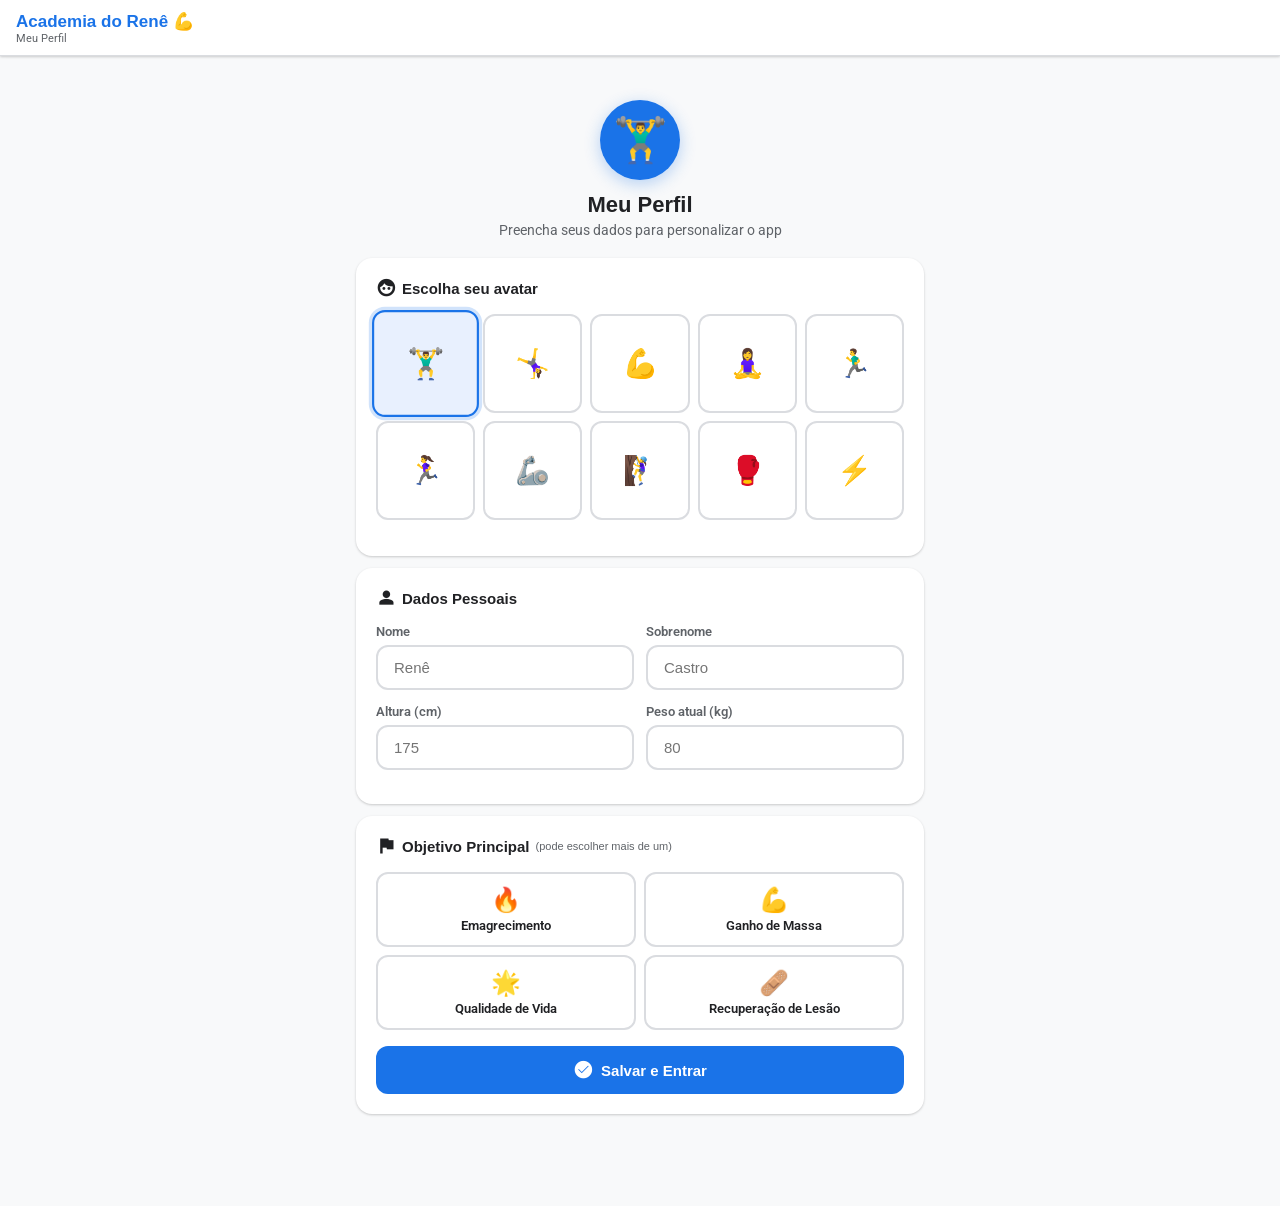
==== index.html @ d04d5260 "Update index.html" ====
<!DOCTYPE html>
<html lang="pt-BR">
<head>
<meta charset="UTF-8"/>
<meta name="viewport" content="width=device-width,initial-scale=1.0"/>
<title>Academia do Renê</title>
<link rel="preconnect" href="https://fonts.googleapis.com">
<link rel="preconnect" href="https://fonts.gstatic.com" crossorigin>
<link href="https://fonts.googleapis.com/css2?family=Google+Sans:wght@400;500;700&family=Roboto:wght@300;400;500;700&display=swap" rel="stylesheet"/>
<link href="https://fonts.googleapis.com/icon?family=Material+Icons" rel="stylesheet"/>
<script src="https://cdn.jsdelivr.net/npm/chart.js@4.4.0/dist/chart.umd.min.js"></script>
<link rel="stylesheet" href="styles.css"/>
</head>
<body>

<!-- ══ HEADER ══ -->
<header>
  <button id="back-btn" onclick="showScreen('home')">
    <span class="mi">arrow_back</span> Início
  </button>
  <div class="brand">
    <span class="brand-name">Academia do Renê 💪</span>
    <span class="brand-sub" id="bar-sub"></span>
  </div>
  <span id="bar-user"></span>
  <button id="btn-logout" onclick="logout()">
    <span class="mi">logout</span> Sair
  </button>
</header>

<!-- ══ PROFILE ══ -->
<div id="s-profile" class="screen active">
  <div class="card" id="profiles-list-card" style="display:none;margin-top:8px">
  <div class="card-title"><span class="mi">group</span> Acesso Rápido</div>
  <div id="profiles-list" style="display:flex;flex-wrap:wrap;gap:10px"></div>
</div>
<div class="container">
  <div class="profile-hero">
    <div class="profile-avatar-display" id="avatar-display">🏋️‍♂️</div>
    <h2>Meu Perfil</h2>
    <p>Preencha seus dados para personalizar o app</p>
  </div>

  <div class="card">
    <div class="card-title"><span class="mi">face</span> Escolha seu avatar</div>
    <div class="avatar-grid" id="avatar-grid"></div>
  </div>

  <div class="card">
    <div class="card-title"><span class="mi">person</span> Dados Pessoais</div>
    <div class="inp-row">
      <div class="inp-group">
        <label>Nome</label>
        <input type="text" id="pf-name" placeholder="Renê"/>
      </div>
      <div class="inp-group">
        <label>Sobrenome</label>
        <input type="text" id="pf-surname" placeholder="Castro"/>
      </div>
    </div>
    <div class="inp-row">
      <div class="inp-group">
        <label>Altura (cm)</label>
        <input type="number" id="pf-height" placeholder="175" min="100" max="250"/>
      </div>
      <div class="inp-group">
        <label>Peso atual (kg)</label>
        <input type="number" id="pf-weight" placeholder="80" min="30" max="300" step="0.1"/>
      </div>
    </div>
  </div>

  <div class="card">
    <div class="card-title"><span class="mi">flag</span> Objetivo Principal <span style="font-size:11px;color:var(--sub);font-weight:400">(pode escolher mais de um)</span></div>
    <div class="goal-grid">
      <div class="goal-opt" data-goal="emagrecer" onclick="toggleGoal('emagrecer')">
        <span class="goal-icon">🔥</span>Emagrecimento
      </div>
      <div class="goal-opt" data-goal="massa" onclick="toggleGoal('massa')">
        <span class="goal-icon">💪</span>Ganho de Massa
      </div>
      <div class="goal-opt" data-goal="qualidade" onclick="toggleGoal('qualidade')">
        <span class="goal-icon">🌟</span>Qualidade de Vida
      </div>
      <div class="goal-opt" data-goal="lesao" onclick="toggleGoal('lesao')">
        <span class="goal-icon">🩹</span>Recuperação de Lesão
      </div>
    </div>
    <button class="primary-btn" onclick="saveProfile()">
      <span class="mi">check_circle</span> Salvar e Entrar
    </button>
  </div>
</div>
</div>

<!-- ══ HOME ══ -->
<div id="s-home" class="screen">
<div class="container">
  <div class="sync-bar">
    <div class="sync-dot" id="sync-dot"></div>
    <span id="sync-txt">Aguardando sincronização...</span>
  </div>

  <div class="welcome-strip">
    <span class="mi">emoji_events</span>
    <div class="welcome-text">
      <h2 id="h-greeting">Olá! 👋</h2>
      <p id="h-sub">Pronto para treinar?</p>
    </div>
  </div>
  
<div class="card" id="home-profiles-card" style="display:none;margin-bottom:16px">
  <div class="card-title" style="margin-bottom:10px"><span class="mi">group</span> Acesso Rápido</div>
  <div id="home-profiles-list" style="display:flex;flex-wrap:wrap;gap:10px"></div>
</div>

  <div style="margin-bottom:8px">
    <span id="badge-a" class="day-badge" style="display:none;background:#e8f0fe;color:var(--blue)">💪 Hoje: Superior</span>
    <span id="badge-b" class="day-badge" style="display:none;background:#e6f4ea;color:var(--green)">🦵 Hoje: Inferior</span>
    <span id="badge-c" class="day-badge" style="display:none;background:#f3e5f5;color:var(--purple)">🔥 Hoje: Full Body</span>
    <span id="badge-l" class="day-badge" style="display:none;background:#fff3e0;color:var(--orange)">🏃 Hoje: Treino Livre</span>
  </div>

  <div class="sec-divider">Seus Treinos</div>
  <div id="home-sw-grid"></div>

  <div class="sec-divider">Funções</div>
  <div class="menu-grid">
    <button class="menu-card" onclick="showScreen('bank')">
      <div class="mc-icon" style="background:var(--blue)"><span class="mi">library_add</span></div>
      <div class="mc-name">Banco de Exercícios</div>
      <div class="mc-sub">Criar e gerenciar treinos</div>
    </button>
    <button class="menu-card" onclick="showScreen('calendar')">
      <div class="mc-icon" style="background:var(--green)"><span class="mi">event_note</span></div>
      <div class="mc-name">Registrar Treino</div>
      <div class="mc-sub">Histórico e calorias</div>
    </button>
    <button class="menu-card" onclick="showScreen('dashboard')">
      <div class="mc-icon" style="background:var(--purple)"><span class="mi">bar_chart</span></div>
      <div class="mc-name">Dashboard</div>
      <div class="mc-sub">Estatísticas e progresso</div>
    </button>
    <button class="menu-card" onclick="showScreen('profile')">
      <div class="mc-icon" style="background:var(--orange)"><span class="mi">manage_accounts</span></div>
      <div class="mc-name">Meu Perfil</div>
      <div class="mc-sub">Editar dados pessoais</div>
    </button>
  </div>

  <div class="sched-card">
    <div class="sched-card-title">
      <span class="mi">calendar_view_week</span> Grade Semanal
    </div>
    <div id="sched-edit-wrap"></div>
    <button class="primary-btn" id="sched-save-btn" onclick="saveSched()">
      <span class="mi">save</span> Salvar Grade
    </button>
  </div>
</div>
</div>

<!-- ══ WORKOUT ══ -->
<div id="s-workout" class="screen">
<div class="container">
  <div class="w-header">
    <div class="w-badge" id="w-badge">Treino</div>
    <div class="w-title" id="w-title">Carregando...</div>
    <div class="w-sub" id="w-sub"></div>
  </div>
  <div class="prog-wrap">
    <div class="prog-bar"><div class="prog-fill" id="prog-fill" style="width:0%"></div></div>
    <div id="prog-txt">0 / 0 exercícios concluídos</div>
  </div>
  <div class="ex-grid" id="ex-grid"></div>
</div>
</div>

<!-- ══ CONGRATS ══ -->
<div id="s-congrats" class="screen">
<div class="container">
  <div class="congrats-wrap">
    <div class="congrats-emoji">🎉</div>
    <div class="congrats-title">Treino Concluído!</div>
    <div class="congrats-sub">Parabéns pelo esforço! Continue assim! 🚀</div>

    <div class="cg-box">
      <h3><span class="mi" style="color:var(--orange)">monitor_weight</span> Registrar dados do treino</h3>
      <div class="cg-inp-row">
        <div class="cg-inp-group">
          <label>🔥 Calorias (kcal)</label>
          <input type="number" id="cg-cal" placeholder="0" min="0"/>
        </div>
        <div class="cg-inp-group">
          <label>⚖️ Peso atual (kg)</label>
          <input type="number" id="cg-peso" placeholder="0" min="30" step="0.1"/>
        </div>
      </div>
      <div class="cg-hint">Campos opcionais — preencha o que tiver disponível</div>
    </div>

    <div class="cg-btns">
      <button class="primary-btn" onclick="saveCongrats()">
        <span class="mi">check_circle</span> Salvar e voltar ao início
      </button>
      <button class="primary-btn" style="background:#f1f3f4;color:var(--sub)" onclick="showScreen('home');initHome()">
        Pular e voltar
      </button>
    </div>
  </div>
</div>
</div>

<!-- ══ CALENDAR ══ -->
<div id="s-calendar" class="screen">
<div class="container">
  <div class="cal-card">
    <h3><span class="mi" style="color:var(--green)">add_circle</span> Registrar Treino</h3>

    <div class="inp-group">
      <label>Data do treino</label>
      <input type="date" id="cal-date" class="cal-inp"/>
    </div>

    <div class="inp-group">
      <label>Treino realizado</label>
      <div class="cal-workout-grid" id="cal-workout-grid"></div>
      <div id="cal-sel-name"></div>
    </div>

    <div class="cal-peso-row">
      <div class="cal-inp-group">
        <label>🔥 Calorias (kcal) — opcional</label>
        <input type="number" id="cal-cal" placeholder="0" min="0"/>
      </div>
      <div class="cal-inp-group">
        <label>⚖️ Peso (kg) — opcional</label>
        <input type="number" id="cal-peso" placeholder="0" min="30" step="0.1"/>
      </div>
    </div>

    <button class="primary-btn" id="cal-save-btn" onclick="saveActivity()">
      <span class="mi">save</span> Salvar Registro
    </button>
  </div>

  <div class="cal-card">
    <h3><span class="mi" style="color:var(--blue)">history</span> Histórico de Treinos</h3>
    <div class="hist-list" id="cal-hist">
      <div class="empty"><span class="mi">event_available</span>Nenhum treino registrado ainda</div>
    </div>
  </div>
</div>
</div>

<!-- ══ DASHBOARD ══ -->
<div id="s-dashboard" class="screen">
<div class="container">
  <div class="period-row">
    <button class="p-btn on" onclick="setPeriod(7,this)">7 dias</button>
    <button class="p-btn" onclick="setPeriod(15,this)">15 dias</button>
    <button class="p-btn" onclick="setPeriod(30,this)">1 mês</button>
    <button class="p-btn" onclick="setPeriod(90,this)">3 meses</button>
    <button class="p-btn" onclick="setPeriod(365,this)">1 ano</button>
    <button class="p-btn" onclick="setPeriod('custom',this)">Personalizado</button>
  </div>
  <div class="custom-wrap" id="custom-wrap">
    <label>De: <input type="date" id="df"/></label>
    <label>Até: <input type="date" id="dt"/></label>
    <button class="primary-btn" style="width:auto;padding:10px 20px" onclick="applyCustom()">Aplicar</button>
  </div>

  <div class="stats-grid">
    <div class="stat-card"><div class="stat-val" id="st-total">—</div><div class="stat-lbl">🏋️ Treinos</div></div>
    <div class="stat-card"><div class="stat-val" id="st-cal">—</div><div class="stat-lbl">🔥 Kcal total</div></div>
    <div class="stat-card"><div class="stat-val" id="st-streak">—</div><div class="stat-lbl">📅 Dias seguidos</div></div>
    <div class="stat-card"><div class="stat-val" id="st-fav">—</div><div class="stat-lbl">⭐ Mais frequente</div></div>
  </div>

  <div class="chart-wrap">
    <div class="chart-title">📅 Treinos por dia</div>
    <div class="chart-box"><canvas id="ch-week"></canvas></div>
  </div>
  <div class="chart-wrap">
    <div class="chart-title">🔥 Gasto calórico</div>
    <div class="chart-box"><canvas id="ch-cal"></canvas></div>
  </div>
  <div class="chart-wrap">
    <div class="chart-title">🏆 Tipos de treino</div>
    <div class="chart-box"><canvas id="ch-types"></canvas></div>
  </div>
  <div class="chart-wrap">
    <div class="chart-title">⚖️ Evolução do peso (kg)</div>
    <div class="chart-box"><canvas id="ch-peso"></canvas></div>
    <div class="chart-empty" id="peso-chart-empty">
      Nenhum dado de peso registrado ainda.<br>
      Registre seu peso ao finalizar ou registrar um treino.
    </div>
  </div>
</div>
</div>

<!-- ══ BANK ══ -->
<div id="s-bank" class="screen">
<div class="container">
  <div class="sec-divider">Banco de Exercícios</div>

  <div class="tabs">
    <button class="tab-btn on"  onclick="switchBankTab('a',this)">💪 Superior</button>
    <button class="tab-btn"     onclick="switchBankTab('b',this)">🦵 Inferior</button>
    <button class="tab-btn"     onclick="switchBankTab('c',this)">🔥 Full Body</button>
    <button class="tab-btn"     onclick="switchBankTab('l',this)">🏃 Livre</button>
    <button class="tab-btn"     onclick="switchBankTab('saved',this)">📁 Meus Treinos</button>
  </div>

  <div class="tab-panel on" id="bp-a"></div>
  <div class="tab-panel"    id="bp-b"></div>
  <div class="tab-panel"    id="bp-c"></div>
  <div class="tab-panel"    id="bp-l"></div>

  <div class="tab-panel" id="bp-saved">
    <div id="sw-list">
      <div class="empty"><span class="mi">folder_open</span>Nenhum treino personalizado salvo ainda.</div>
    </div>
  </div>

  <div class="card" style="margin-top:16px">
    <div class="card-title"><span class="mi">save</span> Salvar Treino Selecionado</div>
    <div id="sel-count" style="margin-bottom:8px">0 selecionados</div>
    <input type="text" class="cw-name-inp" id="cw-inp" placeholder="Nome do treino (ex: Treino Pesado A)"/>
    <button class="primary-btn" onclick="saveWorkout()">
      <span class="mi">save</span> Salvar Treino
    </button>
  </div>
</div>
</div>

<!-- ══ MODAL IMAGEM ══ -->
<div id="img-modal" onclick="closeImgModal()">
  <img id="img-modal-src" src="" alt=""/>
  <div id="img-modal-name"></div>
  <button id="img-modal-close" onclick="closeImgModal()">✕ Fechar</button>
</div>

<script src="data.js"></script>
<script src="app.js"></script>
</body>
</html>
---- styles.css ----
:root {
  --blue: #1a73e8;
  --green: #0f9d58;
  --purple: #9c27b0;
  --orange: #f57c00;
  --red: #ea4335;
  --pink: #e91e63;
  --surface: #fff;
  --bg: #f8f9fa;
  --text: #202124;
  --sub: #5f6368;
  --border: #dadce0;
  --sh1: 0 1px 3px rgba(0,0,0,.12), 0 1px 2px rgba(0,0,0,.08);
  --sh2: 0 4px 12px rgba(0,0,0,.18);
  --r: 16px;
}

*, *::before, *::after { box-sizing: border-box; margin: 0; padding: 0; }
body { font-family: 'Roboto', sans-serif; background: var(--bg); color: var(--text); min-height: 100vh; -webkit-font-smoothing: antialiased; }

/* ── HEADER ── */
header {
  position: sticky; top: 0; z-index: 100;
  background: var(--surface); border-bottom: 1px solid var(--border);
  padding: 0 16px; display: flex; align-items: center; gap: 12px; height: 56px;
  box-shadow: var(--sh1);
}
.brand { display: flex; flex-direction: column; flex: 1; min-width: 0; }
.brand-name { font-family: 'Google Sans', sans-serif; font-size: 17px; font-weight: 700; color: var(--blue); }
.brand-sub { font-size: 11px; color: var(--sub); }
#back-btn {
  display: none; align-items: center; gap: 4px;
  background: none; border: none; cursor: pointer;
  color: var(--blue); font-size: 13px; font-weight: 600; padding: 6px 4px; flex-shrink: 0;
}
#back-btn .mi { font-size: 20px; }
#bar-user { font-size: 13px; color: var(--sub); max-width: 160px; overflow: hidden; text-overflow: ellipsis; white-space: nowrap; display: none; }
#btn-logout {
  display: none; align-items: center; gap: 4px;
  background: none; border: 1px solid var(--border);
  border-radius: 20px; padding: 5px 10px; font-size: 12px; color: var(--sub); cursor: pointer; flex-shrink: 0;
}
#btn-logout:hover { background: var(--bg); }

/* ── SCREENS ── */
.screen { display: none; }
.screen.active { display: block; }
.container { max-width: 600px; margin: 0 auto; padding: 16px 16px 80px; }

/* ── SYNC ── */
.sync-bar { display: flex; align-items: center; gap: 8px; margin-bottom: 12px; padding: 6px 0; }
.sync-dot { width: 8px; height: 8px; border-radius: 50%; flex-shrink: 0; background: var(--sub); }
.sync-dot.ok { background: var(--green); }
.sync-dot.syncing { background: var(--blue); animation: pulse .8s infinite; }
.sync-dot.err { background: var(--red); }
@keyframes pulse { 0%,100%{opacity:1} 50%{opacity:.3} }
#sync-txt { font-size: 11px; color: var(--sub); }

/* ── WELCOME ── */
.welcome-strip {
  background: linear-gradient(135deg, #1a73e8 0%, #1557b0 100%);
  border-radius: var(--r); padding: 20px; color: #fff;
  display: flex; align-items: center; gap: 16px; margin-bottom: 20px;
}
.welcome-strip .mi { font-size: 40px; opacity: .85; flex-shrink: 0; }
.welcome-text h2 { font-family: 'Google Sans', sans-serif; font-size: 19px; font-weight: 700; }
.welcome-text p { font-size: 13px; opacity: .88; margin-top: 4px; }

/* ── MENU ── */
.menu-grid { display: grid; grid-template-columns: repeat(2,1fr); gap: 10px; margin-bottom: 6px; }
#home-sw-grid { display: grid; grid-template-columns: repeat(2,1fr); gap: 10px; margin-bottom: 6px; }
.menu-card {
  background: var(--surface); border-radius: var(--r);
  padding: 16px; box-shadow: var(--sh1); cursor: pointer;
  display: flex; flex-direction: column; gap: 6px;
  transition: transform .15s, box-shadow .15s;
  border: none; text-align: left; width: 100%;
}
.menu-card:hover { box-shadow: var(--sh2); }
.menu-card:active { transform: scale(.97); }
.mc-icon { width: 40px; height: 40px; border-radius: 12px; display: flex; align-items: center; justify-content: center; }
.mc-icon .mi { font-size: 22px; color: #fff; }
.mc-name { font-weight: 700; font-size: 14px; color: var(--text); }
.mc-sub { font-size: 12px; color: var(--sub); }

/* ── SEC DIVIDER ── */
.sec-divider {
  font-size: 12px; font-weight: 700; color: var(--sub);
  letter-spacing: .6px; text-transform: uppercase;
  margin: 20px 0 10px; padding-bottom: 6px;
  border-bottom: 1px solid var(--border);
}

/* ── BADGES ── */
.day-badge {
  font-size: 11px; font-weight: 700;
  padding: 3px 12px; border-radius: 20px;
  display: inline-block; margin-bottom: 8px;
}

/* ── SCHEDULE ── */
.sched-card { background: var(--surface); border-radius: var(--r); padding: 20px; box-shadow: var(--sh1); margin-top: 20px; }
.sched-card-title { font-family: 'Google Sans', sans-serif; font-size: 15px; font-weight: 700; margin-bottom: 16px; display: flex; align-items: center; gap: 8px; }
.sched-card-title .mi { font-size: 20px; color: var(--blue); }
#sched-edit-wrap { display: grid; grid-template-columns: repeat(7,1fr); gap: 6px; margin-bottom: 12px; overflow-x: auto; }
.sched-edit-day { display: flex; flex-direction: column; align-items: center; gap: 4px; }
.dn { font-size: 10px; font-weight: 700; color: var(--sub); }
.sched-sel {
  border: 1.5px solid var(--border); border-radius: 8px;
  padding: 4px 2px; font-size: 10px; font-weight: 600;
  cursor: pointer; width: 100%; outline: none;
  text-align: center; appearance: none; -webkit-appearance: none;
}

/* ── CARD / INPUT ── */
.card { background: var(--surface); border-radius: var(--r); padding: 20px; box-shadow: var(--sh1); margin-bottom: 12px; }
.card-title { font-family: 'Google Sans', sans-serif; font-size: 15px; font-weight: 700; margin-bottom: 16px; display: flex; align-items: center; gap: 6px; }
.inp-group { margin-bottom: 14px; }
.inp-group label { font-size: 13px; font-weight: 600; color: var(--sub); display: block; margin-bottom: 6px; }
.inp-group input,
.inp-group select {
  width: 100%; padding: 12px 16px; border-radius: 12px;
  border: 2px solid var(--border); font-size: 15px; outline: none;
  background: var(--surface); color: var(--text);
}
.inp-group input:focus, .inp-group select:focus { border-color: var(--blue); }
.inp-row { display: grid; grid-template-columns: 1fr 1fr; gap: 12px; }

/* ── PRIMARY BTN ── */
.primary-btn {
  width: 100%; padding: 14px; border-radius: 12px;
  background: var(--blue); color: #fff; border: none;
  font-size: 15px; font-weight: 600; cursor: pointer;
  display: flex; align-items: center; justify-content: center; gap: 8px;
  transition: background .15s;
}
.primary-btn:hover { background: #1557b0; }
.primary-btn .mi { font-size: 20px; }

/* ── PROFILE ── */
.profile-hero { text-align: center; padding: 28px 16px 20px; }
.profile-avatar-display {
  width: 80px; height: 80px; border-radius: 50%;
  background: var(--blue); display: flex; align-items: center; justify-content: center;
  margin: 0 auto 12px; font-size: 44px; line-height: 1;
  box-shadow: 0 4px 16px rgba(26,115,232,.3);
}
.profile-hero h2 { font-family: 'Google Sans', sans-serif; font-size: 22px; font-weight: 700; margin-bottom: 4px; }
.profile-hero p { font-size: 14px; color: var(--sub); }

/* Avatar picker */
.avatar-grid {
  display: grid; grid-template-columns: repeat(5,1fr); gap: 8px;
  margin-bottom: 16px;
}
.av-opt {
  aspect-ratio: 1/1; border-radius: 12px; border: 2px solid var(--border);
  display: flex; align-items: center; justify-content: center;
  font-size: 28px; cursor: pointer; background: var(--surface);
  transition: border-color .15s, transform .1s, box-shadow .15s;
}
.av-opt:hover { border-color: var(--blue); transform: scale(1.08); }
.av-sel {
  border-color: var(--blue); background: #e8f0fe;
  box-shadow: 0 0 0 3px rgba(26,115,232,.2);
  transform: scale(1.08);
}

/* Goal grid */
.goal-grid { display: grid; grid-template-columns: repeat(2,1fr); gap: 8px; margin-bottom: 16px; }
.goal-opt {
  border: 2px solid var(--border); border-radius: 12px; padding: 12px 10px;
  cursor: pointer; text-align: center; font-size: 13px; font-weight: 600;
  transition: border-color .15s, background .15s; background: var(--surface);
}
.goal-opt .goal-icon { font-size: 24px; display: block; margin-bottom: 4px; }
.goal-opt.selected { border-color: var(--blue); background: #e8f0fe; color: var(--blue); }

/* ── WORKOUT ── */
.w-header { margin-bottom: 20px; }
.w-badge { display: inline-block; padding: 4px 14px; border-radius: 20px; font-size: 12px; font-weight: 700; margin-bottom: 8px; }
.w-title { font-family: 'Google Sans', sans-serif; font-size: 22px; font-weight: 700; }
.w-sub { font-size: 13px; color: var(--sub); margin-top: 4px; }
.prog-wrap { margin-bottom: 20px; }
.prog-bar { height: 6px; background: var(--border); border-radius: 3px; overflow: hidden; margin-bottom: 6px; }
.prog-fill { height: 100%; background: var(--blue); border-radius: 3px; transition: width .3s; }
#prog-txt { font-size: 12px; color: var(--sub); }
.ex-grid { display: grid; gap: 14px; }

/* ── EXERCISE CARD ── */
.ex-card { background: var(--surface); border-radius: var(--r); overflow: hidden; box-shadow: var(--sh1); transition: opacity .3s; }
.ex-card.done { opacity: .45; }

/* Imagem quadrada com fundo branco */
.img-wrap {
  position: relative;
  width: 100%;
  height: 160px;
  background: #ffffff;
  overflow: hidden;
}
.img-wrap .img-a {
  position: absolute; inset: 0;
  width: 100%; height: 100%;
  object-fit: contain;
  background: #ffffff;
}

.img-fb {
  position: absolute; inset: 0;
  display: none;
  flex-direction: column; align-items: center; justify-content: center; gap: 6px;
  background: #f1f3f4; color: var(--sub); font-size: 12px; text-align: center; padding: 12px;
}
.mpills { position: absolute; bottom: 6px; left: 6px; display: flex; flex-wrap: wrap; gap: 4px; z-index: 2; }
.mpill { background: rgba(0,0,0,.55); color: #fff; font-size: 10px; padding: 2px 7px; border-radius: 10px; }

/* Botão ampliar imagem */
.img-view-btn {
  position: absolute; top: 8px; right: 8px; z-index: 3;
  background: rgba(255,255,255,.85); border: none; border-radius: 8px;
  width: 32px; height: 32px; display: flex; align-items: center; justify-content: center;
  cursor: pointer; box-shadow: var(--sh1); transition: background .15s;
}
.img-view-btn:hover { background: #fff; }
.img-view-btn .mi { font-size: 18px; color: var(--sub); }

/* Corpo do card */
.ex-body { padding: 14px 16px; }
.ex-num { font-size: 11px; font-weight: 700; color: var(--sub); text-transform: uppercase; }
.ex-name { font-family: 'Google Sans', sans-serif; font-size: 16px; font-weight: 700; margin: 4px 0 10px; }
.chips { display: flex; flex-wrap: wrap; gap: 6px; margin-bottom: 12px; }
.chip { display: flex; align-items: center; gap: 4px; padding: 5px 10px; border-radius: 20px; font-size: 12px; font-weight: 600; }
.chip .mi { font-size: 14px; }

/* Campo peso no card */
.peso-row { margin-bottom: 12px; }
.peso-label { font-size: 11px; font-weight: 600; color: var(--sub); display: block; margin-bottom: 5px; text-transform: uppercase; letter-spacing: .4px; }
.peso-inp-wrap { display: flex; align-items: center; gap: 8px; }
.peso-inp {
  width: 90px; padding: 8px 12px; border-radius: 10px;
  border: 2px solid var(--border); font-size: 15px; outline: none;
  text-align: center; background: var(--bg);
}
.peso-inp:focus { border-color: var(--blue); }
.peso-unit { font-size: 13px; font-weight: 600; color: var(--sub); }

.check-btn {
  width: 100%; padding: 12px; border-radius: 10px;
  background: var(--bg); border: 2px solid var(--border);
  color: var(--text); font-size: 14px; font-weight: 600;
  cursor: pointer; display: flex; align-items: center; justify-content: center; gap: 8px;
  transition: background .15s, border-color .15s, color .15s;
}
.check-btn.checked { background: #e6f4ea; border-color: var(--green); color: var(--green); }
.check-btn .mi { font-size: 18px; }

/* ── MODAL IMAGEM ── */
#img-modal {
  display: none; position: fixed; inset: 0;
  background: rgba(0,0,0,.75); z-index: 9999;
  align-items: center; justify-content: center; padding: 20px;
  flex-direction: column; gap: 12px;
}
#img-modal img {
  max-width: 100%; max-height: 70vh;
  border-radius: 16px; background: #fff; object-fit: contain;
}
#img-modal-name { color: #fff; font-size: 15px; font-weight: 600; text-align: center; }
#img-modal-close {
  background: rgba(255,255,255,.2); color: #fff; border: none;
  border-radius: 20px; padding: 8px 20px; font-size: 14px;
  cursor: pointer; font-weight: 600;
}
#img-modal-close:hover { background: rgba(255,255,255,.35); }

/* ── CONGRATS ── */
.congrats-wrap { text-align: center; padding: 32px 24px; }
.congrats-emoji { font-size: 72px; margin-bottom: 16px; }
.congrats-title { font-family: 'Google Sans', sans-serif; font-size: 26px; font-weight: 700; margin-bottom: 8px; }
.congrats-sub { font-size: 14px; color: var(--sub); margin-bottom: 28px; }
.cg-box { background: var(--surface); border-radius: var(--r); padding: 20px; box-shadow: var(--sh1); margin: 0 0 16px; text-align: left; }
.cg-box h3 { font-size: 15px; font-weight: 700; margin-bottom: 14px; display: flex; align-items: center; gap: 6px; }
.cg-inp-row { display: grid; grid-template-columns: 1fr 1fr; gap: 12px; margin-bottom: 4px; }
.cg-inp-group label { font-size: 12px; color: var(--sub); display: block; margin-bottom: 5px; font-weight: 600; }
.cg-inp-group input {
  width: 100%; padding: 11px 14px; border-radius: 10px;
  border: 2px solid var(--border); font-size: 15px; text-align: center; outline: none;
}
.cg-inp-group input:focus { border-color: var(--blue); }
.cg-hint { font-size: 11px; color: var(--sub); margin-top: 6px; text-align: center; }
.cg-btns { display: flex; flex-direction: column; gap: 10px; }

/* ── CALENDAR ── */
.cal-card { background: var(--surface); border-radius: var(--r); padding: 20px; box-shadow: var(--sh1); margin-bottom: 12px; }
.cal-card h3 { font-family: 'Google Sans', sans-serif; font-size: 16px; font-weight: 700; margin-bottom: 16px; display: flex; align-items: center; gap: 6px; }
.cal-workout-grid { display: grid; grid-template-columns: repeat(2,1fr); gap: 8px; margin-bottom: 12px; }
.cal-w-btn {
  border-radius: 12px; padding: 12px 8px; cursor: pointer;
  transition: box-shadow .2s, border .15s; border: 2px solid transparent;
  font-size: 12px; font-weight: 600;
}
.cal-w-btn:hover { box-shadow: var(--sh2); }
#cal-sel-name { font-size: 13px; color: var(--blue); font-weight: 600; min-height: 18px; margin-bottom: 12px; }
.cal-inp { width: 100%; padding: 12px 16px; border-radius: 12px; border: 2px solid var(--border); font-size: 15px; margin-bottom: 12px; outline: none; }
.cal-inp:focus { border-color: var(--blue); }
.cal-peso-row { display: grid; grid-template-columns: 1fr 1fr; gap: 12px; margin-bottom: 16px; }
.cal-inp-group label { font-size: 12px; color: var(--sub); display: block; margin-bottom: 5px; font-weight: 600; }
.cal-inp-group input {
  width: 100%; padding: 11px 14px; border-radius: 10px;
  border: 2px solid var(--border); font-size: 15px; text-align: center; outline: none;
}
.cal-inp-group input:focus { border-color: var(--blue); }
.hist-list { display: flex; flex-direction: column; gap: 8px; }
.hist-item { background: var(--bg); border-radius: 10px; padding: 12px 14px; display: flex; align-items: center; gap: 10px; flex-wrap: wrap; }
.hist-name { flex: 1; font-size: 13px; font-weight: 600; min-width: 100px; }
.hist-date { font-size: 11px; color: var(--sub); min-width: 80px; }
.hist-cal  { font-size: 12px; color: var(--orange); white-space: nowrap; }
.hist-peso { font-size: 12px; color: var(--pink); white-space: nowrap; }

/* ── DASHBOARD ── */
.period-row { display: flex; gap: 6px; flex-wrap: wrap; margin-bottom: 12px; }
.p-btn { padding: 6px 14px; border-radius: 20px; border: 1.5px solid var(--border); background: var(--surface); font-size: 13px; cursor: pointer; font-weight: 600; color: var(--sub); }
.p-btn.on { background: var(--blue); color: #fff; border-color: var(--blue); }
.custom-wrap { display: none; gap: 8px; align-items: center; margin-bottom: 12px; flex-wrap: wrap; }
.custom-wrap.show { display: flex; }
.custom-wrap input { padding: 8px; border-radius: 8px; border: 1.5px solid var(--border); font-size: 13px; outline: none; min-width: 130px; }
.stats-grid { display: grid; grid-template-columns: repeat(2,1fr); gap: 10px; margin-bottom: 16px; }
.stat-card { background: var(--surface); border-radius: var(--r); padding: 14px 16px; box-shadow: var(--sh1); }
.stat-val { font-family: 'Google Sans', sans-serif; font-size: 28px; font-weight: 700; color: var(--blue); }
.stat-lbl { font-size: 12px; color: var(--sub); margin-top: 2px; }
.chart-wrap { background: var(--surface); border-radius: var(--r); padding: 16px; box-shadow: var(--sh1); margin-bottom: 12px; }
.chart-title { font-size: 13px; font-weight: 700; color: var(--sub); margin-bottom: 10px; display: flex; align-items: center; gap: 6px; }
.chart-box { height: 180px; }
.chart-empty { font-size: 13px; color: var(--sub); text-align: center; padding: 24px 0; display: none; }

/* ── BANK ── */
.tabs { display: flex; gap: 4px; margin-bottom: 16px; overflow-x: auto; scrollbar-width: none; }
.tabs::-webkit-scrollbar { display: none; }
.tab-btn { padding: 8px 16px; border-radius: 20px; border: 1.5px solid var(--border); background: var(--surface); font-size: 13px; cursor: pointer; font-weight: 600; color: var(--sub); white-space: nowrap; }
.tab-btn.on { background: var(--blue); color: #fff; border-color: var(--blue); }
.tab-panel { display: none; }
.tab-panel.on { display: block; }
.bank-section { margin-bottom: 20px; }
.bank-card { background: var(--surface); border-radius: 12px; padding: 14px 16px; box-shadow: var(--sh1); margin-bottom: 8px; display: flex; align-items: flex-start; gap: 12px; }
.bank-view-btn {
  flex-shrink: 0; width: 36px; height: 36px; border-radius: 8px;
  border: 1.5px solid var(--border); background: var(--bg);
  display: flex; align-items: center; justify-content: center;
  cursor: pointer; transition: background .15s;
}
.bank-view-btn:hover { background: #e8f0fe; }
.bank-view-btn .mi { font-size: 18px; color: var(--blue); }
.bank-info { flex: 1; min-width: 0; }
.bank-name { font-weight: 700; font-size: 14px; }
.bank-meta { font-size: 12px; color: var(--sub); margin-top: 2px; }
.bank-muscles { font-size: 11px; color: var(--blue); margin-top: 3px; }
.bank-btn { flex-shrink: 0; padding: 8px 12px; border-radius: 8px; border: 1.5px solid var(--blue); background: var(--surface); color: var(--blue); font-size: 12px; font-weight: 600; cursor: pointer; display: flex; align-items: center; gap: 4px; white-space: nowrap; }
.bank-btn .mi { font-size: 16px; }
#sel-count { font-size: 13px; color: var(--blue); font-weight: 700; margin-bottom: 8px; }
.cw-name-inp { width: 100%; padding: 12px 16px; border-radius: 12px; border: 2px solid var(--border); font-size: 15px; margin-bottom: 12px; outline: none; }
.cw-name-inp:focus { border-color: var(--blue); }
.sw-item { background: var(--surface); border-radius: 12px; padding: 14px; box-shadow: var(--sh1); margin-bottom: 8px; display: flex; align-items: center; gap: 10px; flex-wrap: wrap; }
.sw-name { font-weight: 700; font-size: 15px; }
.sw-meta { font-size: 12px; color: var(--sub); margin-top: 2px; }
.sw-actions { display: flex; gap: 6px; flex-wrap: wrap; margin-top: 4px; }
.sw-btn { padding: 7px 10px; border-radius: 8px; border: 1.5px solid var(--border); background: var(--surface); font-size: 12px; font-weight: 600; cursor: pointer; color: var(--text); display: flex; align-items: center; gap: 4px; }
.sw-btn:hover { background: var(--bg); }
.sw-btn.del { border-color: var(--red); color: var(--red); }

/* ── UTILS ── */
.empty { display: flex; flex-direction: column; align-items: center; gap: 8px; padding: 40px 0; color: var(--sub); font-size: 14px; text-align: center; }
.empty .mi { font-size: 40px; opacity: .5; }
.mi { font-family: 'Material Icons'; font-size: 20px; vertical-align: middle; }

/* ── RESPONSIVE ── */
@media (max-width: 480px) {
  .menu-grid, #home-sw-grid { grid-template-columns: 1fr; }
  .stats-grid { grid-template-columns: 1fr; }
  .cal-workout-grid { grid-template-columns: 1fr 1fr; }
  #sched-edit-wrap { grid-template-columns: repeat(4,1fr); }
  .inp-row, .cg-inp-row, .cal-peso-row { grid-template-columns: 1fr; }
  .goal-grid { grid-template-columns: 1fr 1fr; }
  .avatar-grid { grid-template-columns: repeat(5,1fr); }
}
/* ── PROFILE QUICK ── */
.profile-quick {
  display: flex; flex-direction: column; align-items: center; gap: 6px;
  background: var(--bg); border-radius: 12px; padding: 12px 16px;
  cursor: pointer; border: 2px solid var(--border); min-width: 80px;
  transition: border-color .15s, box-shadow .15s;
}
.profile-quick:hover { border-color: var(--blue); box-shadow: var(--sh2); }
.pq-avatar { font-size: 32px; line-height: 1; }
.pq-name   { font-size: 12px; font-weight: 700; text-align: center; color: var(--text); }
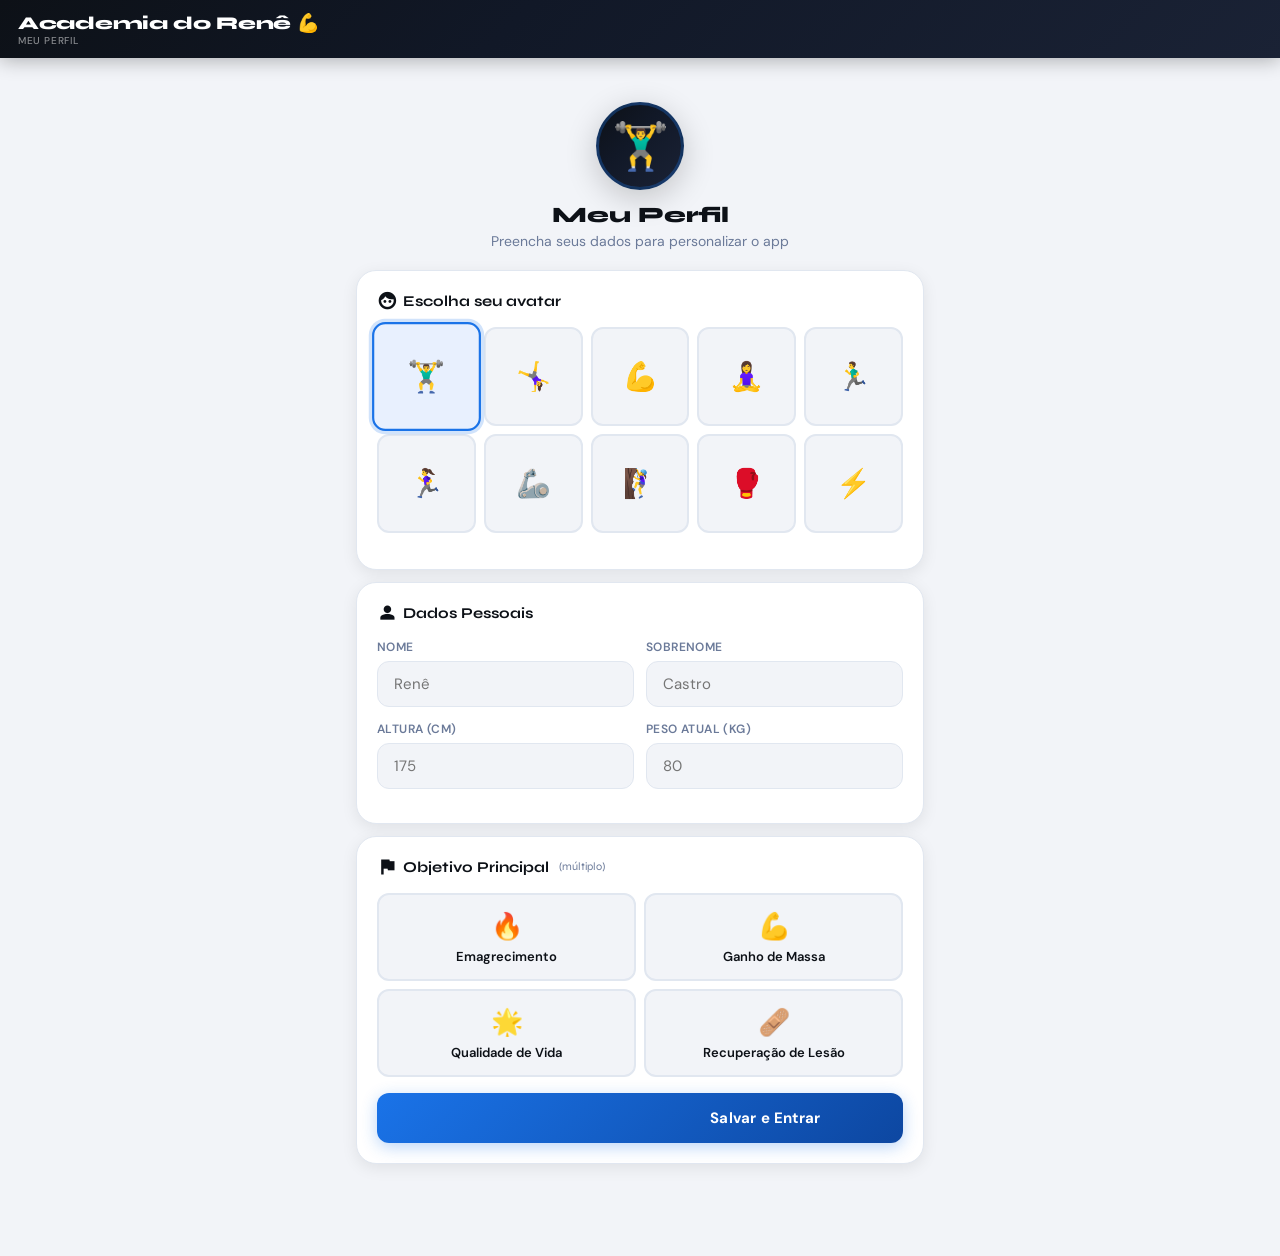
==== commit bc0db0a1: "Add files via upload" ====
--- a/index.html
+++ b/index.html
@@ -2,14 +2,20 @@
 <html lang="pt-BR">
 <head>
 <meta charset="UTF-8"/>
-<meta name="viewport" content="width=device-width,initial-scale=1.0"/>
+<meta name="viewport" content="width=device-width,initial-scale=1.0,viewport-fit=cover"/>
 <title>Academia do Renê</title>
 <link rel="preconnect" href="https://fonts.googleapis.com">
 <link rel="preconnect" href="https://fonts.gstatic.com" crossorigin>
-<link href="https://fonts.googleapis.com/css2?family=Google+Sans:wght@400;500;700&family=Roboto:wght@300;400;500;700&display=swap" rel="stylesheet"/>
+<link href="https://fonts.googleapis.com/css2?family=Syne:wght@700;800&family=DM+Sans:wght@300;400;500;600;700&display=swap" rel="stylesheet"/>
 <link href="https://fonts.googleapis.com/icon?family=Material+Icons" rel="stylesheet"/>
 <script src="https://cdn.jsdelivr.net/npm/chart.js@4.4.0/dist/chart.umd.min.js"></script>
 <link rel="stylesheet" href="styles.css"/>
+<meta name="apple-mobile-web-app-capable" content="yes">
+<meta name="apple-mobile-web-app-status-bar-style" content="black-translucent">
+<meta name="apple-mobile-web-app-title" content="Academia">
+<meta name="theme-color" content="#0d1117">
+<link rel="apple-touch-icon" href="/academia/icon-180.png">
+<link rel="manifest" href="/academia/manifest.json">
 </head>
 <body>
 
@@ -20,77 +26,98 @@
   </button>
   <div class="brand">
     <span class="brand-name">Academia do Renê 💪</span>
-    <span class="brand-sub" id="bar-sub"></span>
+    <span class="brand-sub" id="bar-sub">Hub de Treinos</span>
   </div>
   <span id="bar-user"></span>
   <button id="btn-logout" onclick="logout()">
-    <span class="mi">logout</span> Sair
+    <span class="mi">logout</span>
   </button>
 </header>
+
+<!-- ══ BOTTOM NAV ══ -->
+<nav class="bottom-nav" id="bottom-nav">
+  <button class="bnav-btn active" id="bnav-home" onclick="showScreen('home')">
+    <span class="mi">home</span>
+    <span class="bnav-lbl">Início</span>
+  </button>
+  <button class="bnav-btn" id="bnav-bank" onclick="showScreen('bank')">
+    <span class="mi">fitness_center</span>
+    <span class="bnav-lbl">Treinos</span>
+  </button>
+  <button class="bnav-btn bnav-center" id="bnav-calendar" onclick="showScreen('calendar')">
+    <span class="mi">add_circle</span>
+    <span class="bnav-lbl">Registrar</span>
+  </button>
+  <button class="bnav-btn" id="bnav-dashboard" onclick="showScreen('dashboard')">
+    <span class="mi">bar_chart</span>
+    <span class="bnav-lbl">Progresso</span>
+  </button>
+  <button class="bnav-btn" id="bnav-body" onclick="showScreen('body')">
+    <span class="mi">monitor_heart</span>
+    <span class="bnav-lbl">Corpo</span>
+  </button>
+</nav>
 
 <!-- ══ PROFILE ══ -->
 <div id="s-profile" class="screen active">
-  <div class="card" id="profiles-list-card" style="display:none;margin-top:8px">
-  <div class="card-title"><span class="mi">group</span> Acesso Rápido</div>
-  <div id="profiles-list" style="display:flex;flex-wrap:wrap;gap:10px"></div>
-</div>
-<div class="container">
-  <div class="profile-hero">
-    <div class="profile-avatar-display" id="avatar-display">🏋️‍♂️</div>
-    <h2>Meu Perfil</h2>
-    <p>Preencha seus dados para personalizar o app</p>
-  </div>
-
-  <div class="card">
-    <div class="card-title"><span class="mi">face</span> Escolha seu avatar</div>
-    <div class="avatar-grid" id="avatar-grid"></div>
-  </div>
-
-  <div class="card">
-    <div class="card-title"><span class="mi">person</span> Dados Pessoais</div>
-    <div class="inp-row">
-      <div class="inp-group">
-        <label>Nome</label>
-        <input type="text" id="pf-name" placeholder="Renê"/>
-      </div>
-      <div class="inp-group">
-        <label>Sobrenome</label>
-        <input type="text" id="pf-surname" placeholder="Castro"/>
-      </div>
-    </div>
-    <div class="inp-row">
-      <div class="inp-group">
-        <label>Altura (cm)</label>
-        <input type="number" id="pf-height" placeholder="175" min="100" max="250"/>
-      </div>
-      <div class="inp-group">
-        <label>Peso atual (kg)</label>
-        <input type="number" id="pf-weight" placeholder="80" min="30" max="300" step="0.1"/>
-      </div>
-    </div>
-  </div>
-
-  <div class="card">
-    <div class="card-title"><span class="mi">flag</span> Objetivo Principal <span style="font-size:11px;color:var(--sub);font-weight:400">(pode escolher mais de um)</span></div>
-    <div class="goal-grid">
-      <div class="goal-opt" data-goal="emagrecer" onclick="toggleGoal('emagrecer')">
-        <span class="goal-icon">🔥</span>Emagrecimento
-      </div>
-      <div class="goal-opt" data-goal="massa" onclick="toggleGoal('massa')">
-        <span class="goal-icon">💪</span>Ganho de Massa
-      </div>
-      <div class="goal-opt" data-goal="qualidade" onclick="toggleGoal('qualidade')">
-        <span class="goal-icon">🌟</span>Qualidade de Vida
-      </div>
-      <div class="goal-opt" data-goal="lesao" onclick="toggleGoal('lesao')">
-        <span class="goal-icon">🩹</span>Recuperação de Lesão
-      </div>
-    </div>
-    <button class="primary-btn" onclick="saveProfile()">
-      <span class="mi">check_circle</span> Salvar e Entrar
-    </button>
-  </div>
-</div>
+  <div class="card" id="profiles-list-card" style="display:none;margin:8px 16px 0">
+    <div class="card-title"><span class="mi">group</span> Acesso Rápido</div>
+    <div id="profiles-list" style="display:flex;flex-wrap:wrap;gap:10px"></div>
+  </div>
+  <div class="container">
+    <div class="profile-hero">
+      <div class="profile-avatar-display" id="avatar-display">🏋️‍♂️</div>
+      <h2>Meu Perfil</h2>
+      <p>Preencha seus dados para personalizar o app</p>
+    </div>
+    <div class="card">
+      <div class="card-title"><span class="mi">face</span> Escolha seu avatar</div>
+      <div class="avatar-grid" id="avatar-grid"></div>
+    </div>
+    <div class="card">
+      <div class="card-title"><span class="mi">person</span> Dados Pessoais</div>
+      <div class="inp-row">
+        <div class="inp-group">
+          <label>Nome</label>
+          <input type="text" id="pf-name" placeholder="Renê"/>
+        </div>
+        <div class="inp-group">
+          <label>Sobrenome</label>
+          <input type="text" id="pf-surname" placeholder="Castro"/>
+        </div>
+      </div>
+      <div class="inp-row">
+        <div class="inp-group">
+          <label>Altura (cm)</label>
+          <input type="number" id="pf-height" placeholder="175" min="100" max="250"/>
+        </div>
+        <div class="inp-group">
+          <label>Peso atual (kg)</label>
+          <input type="number" id="pf-weight" placeholder="80" min="30" max="300" step="0.1"/>
+        </div>
+      </div>
+    </div>
+    <div class="card">
+      <div class="card-title"><span class="mi">flag</span> Objetivo Principal <span style="font-size:11px;color:var(--sub);font-weight:400;margin-left:4px">(múltiplo)</span></div>
+      <div class="goal-grid">
+        <div class="goal-opt" data-goal="emagrecer" onclick="toggleGoal('emagrecer')">
+          <span class="goal-icon">🔥</span>Emagrecimento
+        </div>
+        <div class="goal-opt" data-goal="massa" onclick="toggleGoal('massa')">
+          <span class="goal-icon">💪</span>Ganho de Massa
+        </div>
+        <div class="goal-opt" data-goal="qualidade" onclick="toggleGoal('qualidade')">
+          <span class="goal-icon">🌟</span>Qualidade de Vida
+        </div>
+        <div class="goal-opt" data-goal="lesao" onclick="toggleGoal('lesao')">
+          <span class="goal-icon">🩹</span>Recuperação de Lesão
+        </div>
+      </div>
+      <button class="primary-btn" onclick="saveProfile()">
+        <span class="mi">check_circle</span> Salvar e Entrar
+      </button>
+    </div>
+  </div>
 </div>
 
 <!-- ══ HOME ══ -->
@@ -101,18 +128,30 @@
     <span id="sync-txt">Aguardando sincronização...</span>
   </div>
 
-  <div class="welcome-strip">
-    <span class="mi">emoji_events</span>
-    <div class="welcome-text">
-      <h2 id="h-greeting">Olá! 👋</h2>
-      <p id="h-sub">Pronto para treinar?</p>
-    </div>
-  </div>
-  
-<div class="card" id="home-profiles-card" style="display:none;margin-bottom:16px">
-  <div class="card-title" style="margin-bottom:10px"><span class="mi">group</span> Acesso Rápido</div>
-  <div id="home-profiles-list" style="display:flex;flex-wrap:wrap;gap:10px"></div>
-</div>
+  <!-- Welcome Hero -->
+  <div class="welcome-hero">
+    <div class="welcome-top">
+      <div class="welcome-avatar" id="home-avatar">🏋️‍♂️</div>
+      <div>
+        <div class="welcome-greeting" id="h-greeting-sub">Bom dia</div>
+        <div class="welcome-name" id="h-greeting">Bem-vindo! 👋</div>
+      </div>
+    </div>
+    <div class="welcome-stats">
+      <div class="ws-item">
+        <div class="ws-val" id="hs-streak">0</div>
+        <div class="ws-lbl">Sequência</div>
+      </div>
+      <div class="ws-item">
+        <div class="ws-val" id="hs-week">0</div>
+        <div class="ws-lbl">Semana</div>
+      </div>
+      <div class="ws-item">
+        <div class="ws-val" id="hs-total">0</div>
+        <div class="ws-lbl">Total</div>
+      </div>
+    </div>
+  </div>
 
   <div style="margin-bottom:8px">
     <span id="badge-a" class="day-badge" style="display:none;background:#e8f0fe;color:var(--blue)">💪 Hoje: Superior</span>
@@ -127,24 +166,24 @@
   <div class="sec-divider">Funções</div>
   <div class="menu-grid">
     <button class="menu-card" onclick="showScreen('bank')">
-      <div class="mc-icon" style="background:var(--blue)"><span class="mi">library_add</span></div>
+      <div class="mc-icon" style="background:var(--grad-primary)"><span class="mi">library_add</span></div>
       <div class="mc-name">Banco de Exercícios</div>
       <div class="mc-sub">Criar e gerenciar treinos</div>
     </button>
     <button class="menu-card" onclick="showScreen('calendar')">
-      <div class="mc-icon" style="background:var(--green)"><span class="mi">event_note</span></div>
+      <div class="mc-icon" style="background:var(--grad-green)"><span class="mi">event_note</span></div>
       <div class="mc-name">Registrar Treino</div>
       <div class="mc-sub">Histórico e calorias</div>
     </button>
     <button class="menu-card" onclick="showScreen('dashboard')">
-      <div class="mc-icon" style="background:var(--purple)"><span class="mi">bar_chart</span></div>
+      <div class="mc-icon" style="background:var(--grad-purple)"><span class="mi">bar_chart</span></div>
       <div class="mc-name">Dashboard</div>
       <div class="mc-sub">Estatísticas e progresso</div>
     </button>
-    <button class="menu-card" onclick="showScreen('profile')">
-      <div class="mc-icon" style="background:var(--orange)"><span class="mi">manage_accounts</span></div>
-      <div class="mc-name">Meu Perfil</div>
-      <div class="mc-sub">Editar dados pessoais</div>
+    <button class="menu-card" onclick="showScreen('body')">
+      <div class="mc-icon" style="background:var(--grad-fire)"><span class="mi">monitor_heart</span></div>
+      <div class="mc-name">Composição Corporal</div>
+      <div class="mc-sub">Bioimpedância e medidas</div>
     </button>
   </div>
 
@@ -172,6 +211,22 @@
     <div class="prog-bar"><div class="prog-fill" id="prog-fill" style="width:0%"></div></div>
     <div id="prog-txt">0 / 0 exercícios concluídos</div>
   </div>
+  <!-- Cardio box — visível apenas em treino livre -->
+  <div class="cardio-box" id="cardio-box" style="display:none">
+    <div class="cardio-box-title"><span class="mi">directions_run</span> Dados do Cardio (opcional)</div>
+    <div class="cardio-inp-row">
+      <div class="cardio-inp-group">
+        <label>Distância (km)</label>
+        <input type="number" id="wk-km" placeholder="0.0" min="0" step="0.1"/>
+        <div class="cardio-inp-lbl">km percorridos</div>
+      </div>
+      <div class="cardio-inp-group">
+        <label>Ritmo médio (pace)</label>
+        <input type="text" id="wk-pace" placeholder="05:30"/>
+        <div class="cardio-inp-lbl">min/km</div>
+      </div>
+    </div>
+  </div>
   <div class="ex-grid" id="ex-grid"></div>
 </div>
 </div>
@@ -185,25 +240,39 @@
     <div class="congrats-sub">Parabéns pelo esforço! Continue assim! 🚀</div>
 
     <div class="cg-box">
-      <h3><span class="mi" style="color:var(--orange)">monitor_weight</span> Registrar dados do treino</h3>
+      <h3><span class="mi" style="color:var(--orange)">monitor_weight</span> Dados do treino</h3>
       <div class="cg-inp-row">
         <div class="cg-inp-group">
           <label>🔥 Calorias (kcal)</label>
           <input type="number" id="cg-cal" placeholder="0" min="0"/>
         </div>
         <div class="cg-inp-group">
-          <label>⚖️ Peso atual (kg)</label>
+          <label>⚖️ Peso (kg)</label>
           <input type="number" id="cg-peso" placeholder="0" min="30" step="0.1"/>
         </div>
       </div>
+      <!-- Cardio campos — visíveis só em treino livre -->
+      <div class="cg-cardio-sep" id="cg-cardio-sep" style="display:none">
+        <div class="cg-cardio-title"><span class="mi" style="font-size:14px">directions_run</span> Cardio</div>
+        <div class="cg-inp-row">
+          <div class="cg-inp-group">
+            <label>📍 Distância (km)</label>
+            <input type="number" id="cg-km" placeholder="0.0" min="0" step="0.1"/>
+          </div>
+          <div class="cg-inp-group">
+            <label>⏱️ Pace (min/km)</label>
+            <input type="text" id="cg-pace" placeholder="05:30"/>
+          </div>
+        </div>
+      </div>
       <div class="cg-hint">Campos opcionais — preencha o que tiver disponível</div>
     </div>
 
     <div class="cg-btns">
-      <button class="primary-btn" onclick="saveCongrats()">
+      <button class="primary-btn success-btn" onclick="saveCongrats()">
         <span class="mi">check_circle</span> Salvar e voltar ao início
       </button>
-      <button class="primary-btn" style="background:#f1f3f4;color:var(--sub)" onclick="showScreen('home');initHome()">
+      <button class="primary-btn" style="background:#f1f3f4;color:var(--sub);box-shadow:none" onclick="showScreen('home');initHome()">
         Pular e voltar
       </button>
     </div>
@@ -216,29 +285,36 @@
 <div class="container">
   <div class="cal-card">
     <h3><span class="mi" style="color:var(--green)">add_circle</span> Registrar Treino</h3>
-
     <div class="inp-group">
       <label>Data do treino</label>
       <input type="date" id="cal-date" class="cal-inp"/>
     </div>
-
     <div class="inp-group">
       <label>Treino realizado</label>
       <div class="cal-workout-grid" id="cal-workout-grid"></div>
       <div id="cal-sel-name"></div>
     </div>
-
     <div class="cal-peso-row">
       <div class="cal-inp-group">
-        <label>🔥 Calorias (kcal) — opcional</label>
+        <label>🔥 Calorias (kcal)</label>
         <input type="number" id="cal-cal" placeholder="0" min="0"/>
       </div>
       <div class="cal-inp-group">
-        <label>⚖️ Peso (kg) — opcional</label>
+        <label>⚖️ Peso (kg)</label>
         <input type="number" id="cal-peso" placeholder="0" min="30" step="0.1"/>
       </div>
     </div>
-
+    <!-- Campos de cardio — aparecem quando treino livre é selecionado -->
+    <div class="cal-cardio-row" id="cal-cardio-row">
+      <div class="cal-inp-group">
+        <label>📍 Distância (km)</label>
+        <input type="number" id="cal-km" placeholder="0.0" min="0" step="0.1"/>
+      </div>
+      <div class="cal-inp-group">
+        <label>⏱️ Pace (min/km)</label>
+        <input type="text" id="cal-pace" placeholder="05:30"/>
+      </div>
+    </div>
     <button class="primary-btn" id="cal-save-btn" onclick="saveActivity()">
       <span class="mi">save</span> Salvar Registro
     </button>
@@ -269,14 +345,12 @@
     <label>Até: <input type="date" id="dt"/></label>
     <button class="primary-btn" style="width:auto;padding:10px 20px" onclick="applyCustom()">Aplicar</button>
   </div>
-
   <div class="stats-grid">
     <div class="stat-card"><div class="stat-val" id="st-total">—</div><div class="stat-lbl">🏋️ Treinos</div></div>
     <div class="stat-card"><div class="stat-val" id="st-cal">—</div><div class="stat-lbl">🔥 Kcal total</div></div>
     <div class="stat-card"><div class="stat-val" id="st-streak">—</div><div class="stat-lbl">📅 Dias seguidos</div></div>
     <div class="stat-card"><div class="stat-val" id="st-fav">—</div><div class="stat-lbl">⭐ Mais frequente</div></div>
   </div>
-
   <div class="chart-wrap">
     <div class="chart-title">📅 Treinos por dia</div>
     <div class="chart-box"><canvas id="ch-week"></canvas></div>
@@ -292,10 +366,7 @@
   <div class="chart-wrap">
     <div class="chart-title">⚖️ Evolução do peso (kg)</div>
     <div class="chart-box"><canvas id="ch-peso"></canvas></div>
-    <div class="chart-empty" id="peso-chart-empty">
-      Nenhum dado de peso registrado ainda.<br>
-      Registre seu peso ao finalizar ou registrar um treino.
-    </div>
+    <div class="chart-empty" id="peso-chart-empty">Nenhum dado de peso registrado ainda.</div>
   </div>
 </div>
 </div>
@@ -304,7 +375,6 @@
 <div id="s-bank" class="screen">
 <div class="container">
   <div class="sec-divider">Banco de Exercícios</div>
-
   <div class="tabs">
     <button class="tab-btn on"  onclick="switchBankTab('a',this)">💪 Superior</button>
     <button class="tab-btn"     onclick="switchBankTab('b',this)">🦵 Inferior</button>
@@ -312,26 +382,158 @@
     <button class="tab-btn"     onclick="switchBankTab('l',this)">🏃 Livre</button>
     <button class="tab-btn"     onclick="switchBankTab('saved',this)">📁 Meus Treinos</button>
   </div>
-
   <div class="tab-panel on" id="bp-a"></div>
   <div class="tab-panel"    id="bp-b"></div>
   <div class="tab-panel"    id="bp-c"></div>
   <div class="tab-panel"    id="bp-l"></div>
-
-  <div class="tab-panel" id="bp-saved">
+  <div class="tab-panel"    id="bp-saved">
     <div id="sw-list">
       <div class="empty"><span class="mi">folder_open</span>Nenhum treino personalizado salvo ainda.</div>
     </div>
   </div>
-
   <div class="card" style="margin-top:16px">
     <div class="card-title"><span class="mi">save</span> Salvar Treino Selecionado</div>
-    <div id="sel-count" style="margin-bottom:8px">0 selecionados</div>
+    <div id="sel-count" style="margin-bottom:8px;font-size:13px;color:var(--blue);font-weight:700">0 selecionados</div>
     <input type="text" class="cw-name-inp" id="cw-inp" placeholder="Nome do treino (ex: Treino Pesado A)"/>
     <button class="primary-btn" onclick="saveWorkout()">
       <span class="mi">save</span> Salvar Treino
     </button>
   </div>
+</div>
+</div>
+
+<!-- ══ BODY COMPOSITION ══ -->
+<div id="s-body" class="screen">
+<div class="container">
+
+  <div class="body-hero">
+    <div class="body-hero-icon">🫀</div>
+    <div class="body-hero-text">
+      <h2>Composição Corporal</h2>
+      <p>Bioimpedância, medidas e evolução</p>
+    </div>
+  </div>
+
+  <!-- Formulário de registro -->
+  <div class="card">
+    <div class="card-title"><span class="mi">add_circle</span> Novo Registro</div>
+
+    <div class="inp-group">
+      <label>Data da avaliação</label>
+      <input type="date" id="bc-date" class="cal-inp" style="margin-bottom:0"/>
+    </div>
+
+    <div class="body-section-title"><span class="mi">scale</span> Dados Básicos</div>
+    <div class="body-grid">
+      <div class="body-inp-group">
+        <label>Peso (kg)</label>
+        <input type="number" id="bc-peso" placeholder="80.5" min="30" max="300" step="0.1"/>
+      </div>
+      <div class="body-inp-group">
+        <label>IMC calculado</label>
+        <input type="text" id="bc-imc" placeholder="—" readonly style="background:var(--bg2);color:var(--sub)"/>
+      </div>
+    </div>
+    <div id="bc-imc-badge"></div>
+
+    <div class="body-section-title"><span class="mi">monitor_heart</span> Bioimpedância</div>
+    <div class="body-grid">
+      <div class="body-inp-group">
+        <label>% Gordura Corporal</label>
+        <input type="number" id="bc-fat" placeholder="18.5" min="0" max="70" step="0.1"/>
+      </div>
+      <div class="body-inp-group">
+        <label>Massa Muscular (kg)</label>
+        <input type="number" id="bc-muscle" placeholder="62.0" min="0" step="0.1"/>
+      </div>
+      <div class="body-inp-group">
+        <label>Gordura Visceral</label>
+        <input type="number" id="bc-visceral" placeholder="8" min="0" max="30" step="1"/>
+      </div>
+      <div class="body-inp-group">
+        <label>% Hidratação</label>
+        <input type="number" id="bc-hydration" placeholder="55.0" min="0" max="100" step="0.1"/>
+      </div>
+      <div class="body-inp-group">
+        <label>Massa Óssea (kg)</label>
+        <input type="number" id="bc-bone" placeholder="3.2" min="0" step="0.1"/>
+      </div>
+      <div class="body-inp-group">
+        <label>TMB (kcal/dia)</label>
+        <input type="number" id="bc-tmb" placeholder="1800" min="0" step="1"/>
+      </div>
+    </div>
+
+    <div class="body-section-title"><span class="mi">straighten</span> Medidas (cm)</div>
+    <div class="body-grid three">
+      <div class="body-inp-group">
+        <label>Cintura</label>
+        <input type="number" id="bc-waist" placeholder="82" min="30" step="0.5"/>
+      </div>
+      <div class="body-inp-group">
+        <label>Quadril</label>
+        <input type="number" id="bc-hip" placeholder="95" min="40" step="0.5"/>
+      </div>
+      <div class="body-inp-group">
+        <label>Peito/Tórax</label>
+        <input type="number" id="bc-chest" placeholder="98" min="40" step="0.5"/>
+      </div>
+      <div class="body-inp-group">
+        <label>Abdômen</label>
+        <input type="number" id="bc-abdomen" placeholder="88" min="30" step="0.5"/>
+      </div>
+      <div class="body-inp-group">
+        <label>Coxa (D)</label>
+        <input type="number" id="bc-thigh" placeholder="55" min="20" step="0.5"/>
+      </div>
+      <div class="body-inp-group">
+        <label>Panturrilha</label>
+        <input type="number" id="bc-calf" placeholder="37" min="15" step="0.5"/>
+      </div>
+      <div class="body-inp-group">
+        <label>Braço (D)</label>
+        <input type="number" id="bc-arm" placeholder="34" min="10" step="0.5"/>
+      </div>
+      <div class="body-inp-group">
+        <label>Antebraço (D)</label>
+        <input type="number" id="bc-forearm" placeholder="28" min="10" step="0.5"/>
+      </div>
+      <div class="body-inp-group">
+        <label>Ombros</label>
+        <input type="number" id="bc-shoulder" placeholder="115" min="40" step="0.5"/>
+      </div>
+    </div>
+
+    <button class="primary-btn success-btn" onclick="saveBodyComp()" style="margin-top:6px">
+      <span class="mi">save</span> Salvar Avaliação
+    </button>
+  </div>
+
+  <!-- Gráficos corporais -->
+  <div class="chart-wrap">
+    <div class="chart-title">🔥 % Gordura Corporal</div>
+    <div class="chart-box"><canvas id="ch-fat"></canvas></div>
+    <div class="chart-empty" id="fat-chart-empty">Nenhum dado registrado ainda.</div>
+  </div>
+  <div class="chart-wrap">
+    <div class="chart-title">💪 Massa Muscular (kg)</div>
+    <div class="chart-box"><canvas id="ch-muscle"></canvas></div>
+    <div class="chart-empty" id="muscle-chart-empty">Nenhum dado registrado ainda.</div>
+  </div>
+  <div class="chart-wrap">
+    <div class="chart-title">📏 Cintura / Quadril (cm)</div>
+    <div class="chart-box"><canvas id="ch-measures"></canvas></div>
+    <div class="chart-empty" id="measures-chart-empty">Nenhum dado registrado ainda.</div>
+  </div>
+
+  <!-- Histórico -->
+  <div class="card">
+    <div class="card-title"><span class="mi">history</span> Histórico de Avaliações</div>
+    <div class="body-hist" id="body-hist">
+      <div class="empty"><span class="mi">medical_information</span>Nenhuma avaliação registrada ainda</div>
+    </div>
+  </div>
+
 </div>
 </div>
 
@@ -344,5 +546,13 @@
 
 <script src="data.js"></script>
 <script src="app.js"></script>
+
+<script>
+  if ('serviceWorker' in navigator) {
+    window.addEventListener('load', function () {
+      navigator.serviceWorker.register('/academia/sw.js', { scope: '/academia/' });
+    });
+  }
+</script>
 </body>
 </html>
--- a/styles.css
+++ b/styles.css
@@ -1,395 +1,794 @@
+/* ═══════════════════════════════════════════
+   Academia do Renê — styles.css (v2)
+   Tema: Athletic Dark
+═══════════════════════════════════════════ */
+
+@import url('https://fonts.googleapis.com/css2?family=Syne:wght@700;800&family=DM+Sans:wght@300;400;500;600;700&display=swap');
+
 :root {
-  --blue: #1a73e8;
-  --green: #0f9d58;
-  --purple: #9c27b0;
-  --orange: #f57c00;
-  --red: #ea4335;
-  --pink: #e91e63;
-  --surface: #fff;
-  --bg: #f8f9fa;
-  --text: #202124;
-  --sub: #5f6368;
-  --border: #dadce0;
-  --sh1: 0 1px 3px rgba(0,0,0,.12), 0 1px 2px rgba(0,0,0,.08);
-  --sh2: 0 4px 12px rgba(0,0,0,.18);
-  --r: 16px;
+  --blue:      #1a73e8;
+  --blue-d:    #0d47a1;
+  --blue-l:    #e8f0fe;
+  --green:     #00b96b;
+  --green-d:   #00875a;
+  --green-l:   #e0f7ec;
+  --purple:    #9c27b0;
+  --purple-d:  #6a0080;
+  --purple-l:  #f3e5f5;
+  --orange:    #ff6d00;
+  --orange-d:  #e65100;
+  --orange-l:  #fff3e0;
+  --red:       #f44336;
+  --pink:      #e91e63;
+  --teal:      #00b8d4;
+
+  --surface:   #ffffff;
+  --bg:        #f2f4f8;
+  --bg2:       #e8ecf4;
+  --text:      #0d1117;
+  --text2:     #2d3748;
+  --sub:       #6b7a99;
+  --border:    #e1e7f0;
+
+  --sh0: 0 1px 3px rgba(0,0,0,.06);
+  --sh1: 0 4px 16px rgba(0,0,0,.08);
+  --sh2: 0 12px 40px rgba(0,0,0,.14);
+  --sh3: 0 24px 64px rgba(0,0,0,.22);
+
+  --grad-primary: linear-gradient(135deg, #1a73e8 0%, #0d47a1 100%);
+  --grad-green:   linear-gradient(135deg, #00b96b 0%, #00875a 100%);
+  --grad-purple:  linear-gradient(135deg, #9c27b0 0%, #6a0080 100%);
+  --grad-orange:  linear-gradient(135deg, #ff6d00 0%, #e65100 100%);
+  --grad-hero:    linear-gradient(135deg, #0d1117 0%, #111827 40%, #1a2235 100%);
+  --grad-fire:    linear-gradient(135deg, #ff6d00, #ff4081);
+
+  --r:    20px;
+  --r-sm: 12px;
+  --r-xs: 8px;
+  --nav-h: 68px;
+
+  --font-display: 'Syne', sans-serif;
+  --font-body:    'DM Sans', sans-serif;
 }
 
 *, *::before, *::after { box-sizing: border-box; margin: 0; padding: 0; }
-body { font-family: 'Roboto', sans-serif; background: var(--bg); color: var(--text); min-height: 100vh; -webkit-font-smoothing: antialiased; }
-
-/* ── HEADER ── */
+
+html { scroll-behavior: smooth; -webkit-text-size-adjust: 100%; }
+
+body {
+  font-family: var(--font-body);
+  background: var(--bg);
+  color: var(--text);
+  min-height: 100vh;
+  -webkit-font-smoothing: antialiased;
+  -moz-osx-font-smoothing: grayscale;
+}
+
+/* ─── HEADER ─────────────────────────────── */
 header {
-  position: sticky; top: 0; z-index: 100;
-  background: var(--surface); border-bottom: 1px solid var(--border);
-  padding: 0 16px; display: flex; align-items: center; gap: 12px; height: 56px;
-  box-shadow: var(--sh1);
-}
+  position: sticky; top: 0; z-index: 200;
+  background: var(--grad-hero);
+  padding: 0 18px;
+  display: flex; align-items: center; gap: 10px;
+  height: 58px;
+  box-shadow: 0 2px 20px rgba(0,0,0,.3);
+}
+
 .brand { display: flex; flex-direction: column; flex: 1; min-width: 0; }
-.brand-name { font-family: 'Google Sans', sans-serif; font-size: 17px; font-weight: 700; color: var(--blue); }
-.brand-sub { font-size: 11px; color: var(--sub); }
+.brand-name {
+  font-family: var(--font-display);
+  font-size: 18px; font-weight: 800;
+  color: #fff; letter-spacing: -.3px;
+}
+.brand-sub { font-size: 10px; color: rgba(255,255,255,.5); font-weight: 500; text-transform: uppercase; letter-spacing: .6px; }
+
 #back-btn {
-  display: none; align-items: center; gap: 4px;
-  background: none; border: none; cursor: pointer;
-  color: var(--blue); font-size: 13px; font-weight: 600; padding: 6px 4px; flex-shrink: 0;
-}
-#back-btn .mi { font-size: 20px; }
-#bar-user { font-size: 13px; color: var(--sub); max-width: 160px; overflow: hidden; text-overflow: ellipsis; white-space: nowrap; display: none; }
+  display: none; align-items: center; gap: 5px;
+  background: rgba(255,255,255,.12); border: 1px solid rgba(255,255,255,.2);
+  border-radius: 20px; padding: 6px 12px;
+  cursor: pointer; color: #fff; font-size: 13px; font-weight: 600;
+  font-family: var(--font-body); flex-shrink: 0;
+  transition: background .15s;
+}
+#back-btn:hover { background: rgba(255,255,255,.2); }
+#back-btn .mi { font-size: 18px; }
+
+#bar-user {
+  font-size: 12px; font-weight: 600;
+  color: rgba(255,255,255,.85); background: rgba(255,255,255,.1);
+  border: 1px solid rgba(255,255,255,.2); border-radius: 20px;
+  padding: 5px 11px; white-space: nowrap; overflow: hidden;
+  text-overflow: ellipsis; max-width: 140px; display: none;
+}
+
 #btn-logout {
   display: none; align-items: center; gap: 4px;
-  background: none; border: 1px solid var(--border);
-  border-radius: 20px; padding: 5px 10px; font-size: 12px; color: var(--sub); cursor: pointer; flex-shrink: 0;
-}
-#btn-logout:hover { background: var(--bg); }
-
-/* ── SCREENS ── */
+  background: rgba(255,255,255,.1); border: 1px solid rgba(255,255,255,.2);
+  border-radius: 20px; padding: 5px 11px;
+  font-size: 12px; font-weight: 600; color: rgba(255,255,255,.8);
+  cursor: pointer; font-family: var(--font-body); flex-shrink: 0;
+  transition: background .15s;
+}
+#btn-logout:hover { background: rgba(255,255,255,.2); }
+#btn-logout .mi { font-size: 16px; }
+
+/* ─── BOTTOM NAV ─────────────────────────── */
+.bottom-nav {
+  position: fixed; bottom: 0; left: 0; right: 0; z-index: 200;
+  height: calc(var(--nav-h) + env(safe-area-inset-bottom));
+  padding-bottom: env(safe-area-inset-bottom);
+  background: var(--surface);
+  border-top: 1px solid var(--border);
+  display: flex; align-items: flex-start;
+  box-shadow: 0 -4px 24px rgba(0,0,0,.08);
+}
+.bnav-btn {
+  flex: 1; display: flex; flex-direction: column;
+  align-items: center; justify-content: center; gap: 3px;
+  height: var(--nav-h); border: none;
+  background: none; cursor: pointer; padding: 8px 4px 6px;
+  color: var(--sub); transition: color .2s; font-family: var(--font-body);
+  position: relative;
+}
+.bnav-btn span.mi { font-size: 22px; transition: transform .2s; }
+.bnav-btn span.bnav-lbl { font-size: 10px; font-weight: 600; letter-spacing: .2px; }
+.bnav-btn.active { color: var(--blue); }
+.bnav-btn.active span.mi { transform: translateY(-2px); }
+.bnav-btn.bnav-center {
+  background: var(--grad-primary); border-radius: 18px;
+  color: #fff !important; margin: 6px 4px 0;
+  box-shadow: 0 4px 16px rgba(26,115,232,.4);
+  flex: 0 0 58px; height: 52px; border-radius: 16px;
+}
+.bnav-btn.bnav-center span.mi { font-size: 24px; }
+.bnav-btn.bnav-center span.bnav-lbl { font-size: 9px; font-weight: 700; }
+.bnav-btn.bnav-center.active { background: var(--grad-green); box-shadow: 0 4px 16px rgba(0,185,107,.4); }
+
+/* ─── SCREENS ─────────────────────────────── */
 .screen { display: none; }
 .screen.active { display: block; }
-.container { max-width: 600px; margin: 0 auto; padding: 16px 16px 80px; }
-
-/* ── SYNC ── */
-.sync-bar { display: flex; align-items: center; gap: 8px; margin-bottom: 12px; padding: 6px 0; }
-.sync-dot { width: 8px; height: 8px; border-radius: 50%; flex-shrink: 0; background: var(--sub); }
-.sync-dot.ok { background: var(--green); }
+.container {
+  max-width: 600px; margin: 0 auto;
+  padding: 16px 16px calc(var(--nav-h) + env(safe-area-inset-bottom) + 12px);
+}
+
+/* ─── SYNC BAR ───────────────────────────── */
+.sync-bar {
+  display: flex; align-items: center; gap: 8px;
+  margin-bottom: 14px; padding: 6px 12px;
+  background: var(--surface); border-radius: 20px;
+  border: 1px solid var(--border);
+  width: fit-content;
+}
+.sync-dot {
+  width: 7px; height: 7px; border-radius: 50%;
+  flex-shrink: 0; background: var(--sub);
+}
+.sync-dot.ok      { background: var(--green); }
 .sync-dot.syncing { background: var(--blue); animation: pulse .8s infinite; }
-.sync-dot.err { background: var(--red); }
+.sync-dot.err     { background: var(--red); }
 @keyframes pulse { 0%,100%{opacity:1} 50%{opacity:.3} }
-#sync-txt { font-size: 11px; color: var(--sub); }
-
-/* ── WELCOME ── */
-.welcome-strip {
-  background: linear-gradient(135deg, #1a73e8 0%, #1557b0 100%);
-  border-radius: var(--r); padding: 20px; color: #fff;
-  display: flex; align-items: center; gap: 16px; margin-bottom: 20px;
-}
-.welcome-strip .mi { font-size: 40px; opacity: .85; flex-shrink: 0; }
-.welcome-text h2 { font-family: 'Google Sans', sans-serif; font-size: 19px; font-weight: 700; }
-.welcome-text p { font-size: 13px; opacity: .88; margin-top: 4px; }
-
-/* ── MENU ── */
+#sync-txt { font-size: 11px; color: var(--sub); font-weight: 500; }
+
+/* ─── WELCOME HERO ───────────────────────── */
+.welcome-hero {
+  background: var(--grad-hero);
+  border-radius: var(--r); padding: 24px 20px;
+  color: #fff; margin-bottom: 16px; position: relative; overflow: hidden;
+}
+.welcome-hero::before {
+  content: ''; position: absolute; top: -40px; right: -30px;
+  width: 160px; height: 160px; border-radius: 50%;
+  background: rgba(255,255,255,.04);
+}
+.welcome-hero::after {
+  content: ''; position: absolute; bottom: -50px; right: 40px;
+  width: 100px; height: 100px; border-radius: 50%;
+  background: rgba(26,115,232,.25);
+}
+.welcome-top { display: flex; align-items: center; gap: 12px; margin-bottom: 12px; position: relative; z-index: 1; }
+.welcome-avatar {
+  width: 48px; height: 48px; border-radius: 50%;
+  background: rgba(255,255,255,.15); border: 2px solid rgba(255,255,255,.3);
+  display: flex; align-items: center; justify-content: center; font-size: 26px;
+}
+.welcome-greeting { font-size: 13px; color: rgba(255,255,255,.6); font-weight: 500; }
+.welcome-name { font-family: var(--font-display); font-size: 22px; font-weight: 800; color: #fff; line-height: 1.1; }
+.welcome-stats { display: grid; grid-template-columns: repeat(3,1fr); gap: 8px; position: relative; z-index: 1; }
+.ws-item { background: rgba(255,255,255,.09); border-radius: 12px; padding: 10px; text-align: center; }
+.ws-val { font-family: var(--font-display); font-size: 20px; font-weight: 800; color: #fff; }
+.ws-lbl { font-size: 10px; color: rgba(255,255,255,.55); font-weight: 500; margin-top: 1px; text-transform: uppercase; letter-spacing: .4px; }
+
+/* ─── DAY BADGE ──────────────────────────── */
+.day-badge {
+  font-size: 12px; font-weight: 700; padding: 5px 14px;
+  border-radius: 20px; display: inline-flex; align-items: center; gap: 5px;
+  margin-bottom: 10px; border: 1.5px solid transparent;
+}
+
+/* ─── SEC DIVIDER ────────────────────────── */
+.sec-divider {
+  font-size: 11px; font-weight: 700; color: var(--sub);
+  letter-spacing: .8px; text-transform: uppercase;
+  margin: 22px 0 10px; display: flex; align-items: center; gap: 8px;
+}
+.sec-divider::after { content: ''; flex: 1; height: 1px; background: var(--border); }
+
+/* ─── MENU CARDS ─────────────────────────── */
 .menu-grid { display: grid; grid-template-columns: repeat(2,1fr); gap: 10px; margin-bottom: 6px; }
 #home-sw-grid { display: grid; grid-template-columns: repeat(2,1fr); gap: 10px; margin-bottom: 6px; }
+
 .menu-card {
   background: var(--surface); border-radius: var(--r);
-  padding: 16px; box-shadow: var(--sh1); cursor: pointer;
-  display: flex; flex-direction: column; gap: 6px;
-  transition: transform .15s, box-shadow .15s;
-  border: none; text-align: left; width: 100%;
-}
-.menu-card:hover { box-shadow: var(--sh2); }
+  padding: 18px 16px 14px; box-shadow: var(--sh1); cursor: pointer;
+  display: flex; flex-direction: column; gap: 8px;
+  transition: transform .18s, box-shadow .18s;
+  border: 1px solid var(--border); text-align: left; width: 100%;
+  position: relative; overflow: hidden;
+}
+.menu-card::before {
+  content: ''; position: absolute; top: 0; left: 0; right: 0; height: 3px;
+  background: var(--grad-primary); opacity: 0; transition: opacity .2s;
+}
+.menu-card:hover { box-shadow: var(--sh2); transform: translateY(-2px); }
+.menu-card:hover::before { opacity: 1; }
 .menu-card:active { transform: scale(.97); }
-.mc-icon { width: 40px; height: 40px; border-radius: 12px; display: flex; align-items: center; justify-content: center; }
+
+.mc-icon {
+  width: 44px; height: 44px; border-radius: 14px;
+  display: flex; align-items: center; justify-content: center;
+  box-shadow: 0 4px 12px rgba(0,0,0,.2);
+}
 .mc-icon .mi { font-size: 22px; color: #fff; }
-.mc-name { font-weight: 700; font-size: 14px; color: var(--text); }
-.mc-sub { font-size: 12px; color: var(--sub); }
-
-/* ── SEC DIVIDER ── */
-.sec-divider {
-  font-size: 12px; font-weight: 700; color: var(--sub);
-  letter-spacing: .6px; text-transform: uppercase;
-  margin: 20px 0 10px; padding-bottom: 6px;
-  border-bottom: 1px solid var(--border);
-}
-
-/* ── BADGES ── */
-.day-badge {
-  font-size: 11px; font-weight: 700;
-  padding: 3px 12px; border-radius: 20px;
-  display: inline-block; margin-bottom: 8px;
-}
-
-/* ── SCHEDULE ── */
-.sched-card { background: var(--surface); border-radius: var(--r); padding: 20px; box-shadow: var(--sh1); margin-top: 20px; }
-.sched-card-title { font-family: 'Google Sans', sans-serif; font-size: 15px; font-weight: 700; margin-bottom: 16px; display: flex; align-items: center; gap: 8px; }
+.mc-name { font-family: var(--font-display); font-size: 14px; font-weight: 700; color: var(--text); line-height: 1.2; }
+.mc-sub  { font-size: 11px; color: var(--sub); font-weight: 500; }
+
+/* ─── SCHEDULE ───────────────────────────── */
+.sched-card {
+  background: var(--surface); border-radius: var(--r);
+  padding: 20px; box-shadow: var(--sh1); margin-top: 16px;
+  border: 1px solid var(--border);
+}
+.sched-card-title {
+  font-family: var(--font-display); font-size: 15px; font-weight: 700;
+  margin-bottom: 16px; display: flex; align-items: center; gap: 8px;
+}
 .sched-card-title .mi { font-size: 20px; color: var(--blue); }
-#sched-edit-wrap { display: grid; grid-template-columns: repeat(7,1fr); gap: 6px; margin-bottom: 12px; overflow-x: auto; }
-.sched-edit-day { display: flex; flex-direction: column; align-items: center; gap: 4px; }
-.dn { font-size: 10px; font-weight: 700; color: var(--sub); }
+#sched-edit-wrap { display: grid; grid-template-columns: repeat(7,1fr); gap: 6px; margin-bottom: 14px; }
+.sched-edit-day { display: flex; flex-direction: column; align-items: center; gap: 5px; }
+.dn { font-size: 10px; font-weight: 700; color: var(--sub); text-transform: uppercase; }
 .sched-sel {
-  border: 1.5px solid var(--border); border-radius: 8px;
-  padding: 4px 2px; font-size: 10px; font-weight: 600;
+  border: 1.5px solid var(--border); border-radius: 10px;
+  padding: 5px 2px; font-size: 10px; font-weight: 600;
   cursor: pointer; width: 100%; outline: none;
   text-align: center; appearance: none; -webkit-appearance: none;
-}
-
-/* ── CARD / INPUT ── */
-.card { background: var(--surface); border-radius: var(--r); padding: 20px; box-shadow: var(--sh1); margin-bottom: 12px; }
-.card-title { font-family: 'Google Sans', sans-serif; font-size: 15px; font-weight: 700; margin-bottom: 16px; display: flex; align-items: center; gap: 6px; }
+  font-family: var(--font-body);
+}
+
+/* ─── CARD / INPUT ───────────────────────── */
+.card {
+  background: var(--surface); border-radius: var(--r);
+  padding: 20px; box-shadow: var(--sh1);
+  margin-bottom: 12px; border: 1px solid var(--border);
+}
+.card-title {
+  font-family: var(--font-display); font-size: 15px; font-weight: 700;
+  margin-bottom: 16px; display: flex; align-items: center; gap: 6px;
+  color: var(--text);
+}
 .inp-group { margin-bottom: 14px; }
-.inp-group label { font-size: 13px; font-weight: 600; color: var(--sub); display: block; margin-bottom: 6px; }
+.inp-group label {
+  font-size: 12px; font-weight: 600; color: var(--sub);
+  display: block; margin-bottom: 6px; text-transform: uppercase; letter-spacing: .4px;
+}
 .inp-group input,
 .inp-group select {
-  width: 100%; padding: 12px 16px; border-radius: 12px;
-  border: 2px solid var(--border); font-size: 15px; outline: none;
-  background: var(--surface); color: var(--text);
-}
-.inp-group input:focus, .inp-group select:focus { border-color: var(--blue); }
+  width: 100%; padding: 12px 16px; border-radius: var(--r-sm);
+  border: 1.5px solid var(--border); font-size: 15px;
+  font-family: var(--font-body); outline: none;
+  background: var(--bg); color: var(--text); transition: border-color .15s;
+}
+.inp-group input:focus, .inp-group select:focus { border-color: var(--blue); background: var(--surface); }
 .inp-row { display: grid; grid-template-columns: 1fr 1fr; gap: 12px; }
 
-/* ── PRIMARY BTN ── */
+/* ─── PRIMARY BTN ────────────────────────── */
 .primary-btn {
-  width: 100%; padding: 14px; border-radius: 12px;
-  background: var(--blue); color: #fff; border: none;
-  font-size: 15px; font-weight: 600; cursor: pointer;
+  width: 100%; padding: 15px;
+  border-radius: var(--r-sm);
+  background: var(--grad-primary); color: #fff; border: none;
+  font-size: 15px; font-weight: 700; cursor: pointer;
+  font-family: var(--font-body);
   display: flex; align-items: center; justify-content: center; gap: 8px;
-  transition: background .15s;
-}
-.primary-btn:hover { background: #1557b0; }
+  transition: opacity .15s, transform .12s; box-shadow: 0 4px 16px rgba(26,115,232,.3);
+  letter-spacing: .2px;
+}
+.primary-btn:hover  { opacity: .92; transform: translateY(-1px); box-shadow: 0 6px 20px rgba(26,115,232,.4); }
+.primary-btn:active { transform: scale(.97); }
 .primary-btn .mi { font-size: 20px; }
 
-/* ── PROFILE ── */
+.success-btn { background: var(--grad-green); box-shadow: 0 4px 16px rgba(0,185,107,.3); }
+.success-btn:hover { box-shadow: 0 6px 20px rgba(0,185,107,.4); }
+
+/* ─── PROFILE ────────────────────────────── */
 .profile-hero { text-align: center; padding: 28px 16px 20px; }
 .profile-avatar-display {
-  width: 80px; height: 80px; border-radius: 50%;
-  background: var(--blue); display: flex; align-items: center; justify-content: center;
-  margin: 0 auto 12px; font-size: 44px; line-height: 1;
-  box-shadow: 0 4px 16px rgba(26,115,232,.3);
-}
-.profile-hero h2 { font-family: 'Google Sans', sans-serif; font-size: 22px; font-weight: 700; margin-bottom: 4px; }
-.profile-hero p { font-size: 14px; color: var(--sub); }
-
-/* Avatar picker */
-.avatar-grid {
-  display: grid; grid-template-columns: repeat(5,1fr); gap: 8px;
-  margin-bottom: 16px;
-}
+  width: 88px; height: 88px; border-radius: 50%;
+  background: var(--grad-hero); border: 3px solid rgba(26,115,232,.3);
+  display: flex; align-items: center; justify-content: center;
+  margin: 0 auto 12px; font-size: 46px; line-height: 1;
+  box-shadow: 0 8px 32px rgba(0,0,0,.2);
+}
+.profile-hero h2 { font-family: var(--font-display); font-size: 22px; font-weight: 800; margin-bottom: 4px; }
+.profile-hero p   { font-size: 14px; color: var(--sub); }
+
+.avatar-grid { display: grid; grid-template-columns: repeat(5,1fr); gap: 8px; margin-bottom: 16px; }
 .av-opt {
-  aspect-ratio: 1/1; border-radius: 12px; border: 2px solid var(--border);
+  aspect-ratio: 1/1; border-radius: var(--r-sm); border: 2px solid var(--border);
   display: flex; align-items: center; justify-content: center;
-  font-size: 28px; cursor: pointer; background: var(--surface);
-  transition: border-color .15s, transform .1s, box-shadow .15s;
+  font-size: 28px; cursor: pointer; background: var(--bg);
+  transition: border-color .15s, transform .12s, box-shadow .15s;
 }
 .av-opt:hover { border-color: var(--blue); transform: scale(1.08); }
 .av-sel {
-  border-color: var(--blue); background: #e8f0fe;
-  box-shadow: 0 0 0 3px rgba(26,115,232,.2);
-  transform: scale(1.08);
-}
-
-/* Goal grid */
+  border-color: var(--blue); background: var(--blue-l);
+  box-shadow: 0 0 0 3px rgba(26,115,232,.2); transform: scale(1.1);
+}
 .goal-grid { display: grid; grid-template-columns: repeat(2,1fr); gap: 8px; margin-bottom: 16px; }
 .goal-opt {
-  border: 2px solid var(--border); border-radius: 12px; padding: 12px 10px;
-  cursor: pointer; text-align: center; font-size: 13px; font-weight: 600;
-  transition: border-color .15s, background .15s; background: var(--surface);
-}
-.goal-opt .goal-icon { font-size: 24px; display: block; margin-bottom: 4px; }
-.goal-opt.selected { border-color: var(--blue); background: #e8f0fe; color: var(--blue); }
-
-/* ── WORKOUT ── */
+  border: 2px solid var(--border); border-radius: var(--r-sm);
+  padding: 14px 10px; cursor: pointer; text-align: center;
+  font-size: 13px; font-weight: 600; transition: all .15s; background: var(--bg);
+}
+.goal-opt .goal-icon { font-size: 26px; display: block; margin-bottom: 5px; }
+.goal-opt.selected { border-color: var(--blue); background: var(--blue-l); color: var(--blue); }
+
+/* ─── WORKOUT ────────────────────────────── */
 .w-header { margin-bottom: 20px; }
-.w-badge { display: inline-block; padding: 4px 14px; border-radius: 20px; font-size: 12px; font-weight: 700; margin-bottom: 8px; }
-.w-title { font-family: 'Google Sans', sans-serif; font-size: 22px; font-weight: 700; }
-.w-sub { font-size: 13px; color: var(--sub); margin-top: 4px; }
-.prog-wrap { margin-bottom: 20px; }
-.prog-bar { height: 6px; background: var(--border); border-radius: 3px; overflow: hidden; margin-bottom: 6px; }
-.prog-fill { height: 100%; background: var(--blue); border-radius: 3px; transition: width .3s; }
-#prog-txt { font-size: 12px; color: var(--sub); }
+.w-badge {
+  display: inline-flex; align-items: center; gap: 5px;
+  padding: 5px 14px; border-radius: 20px;
+  font-size: 12px; font-weight: 700; margin-bottom: 10px;
+  text-transform: uppercase; letter-spacing: .4px;
+}
+.w-title { font-family: var(--font-display); font-size: 24px; font-weight: 800; line-height: 1.1; }
+.w-sub   { font-size: 13px; color: var(--sub); margin-top: 6px; font-weight: 500; }
+
+.prog-wrap { margin-bottom: 22px; }
+.prog-bar { height: 8px; background: var(--bg2); border-radius: 4px; overflow: hidden; margin-bottom: 8px; }
+.prog-fill {
+  height: 100%;
+  background: linear-gradient(90deg, var(--blue) 0%, var(--teal) 100%);
+  border-radius: 4px; transition: width .4s ease;
+}
+#prog-txt { font-size: 12px; color: var(--sub); font-weight: 600; }
+
 .ex-grid { display: grid; gap: 14px; }
 
-/* ── EXERCISE CARD ── */
-.ex-card { background: var(--surface); border-radius: var(--r); overflow: hidden; box-shadow: var(--sh1); transition: opacity .3s; }
-.ex-card.done { opacity: .45; }
-
-/* Imagem quadrada com fundo branco */
-.img-wrap {
-  position: relative;
-  width: 100%;
-  height: 160px;
-  background: #ffffff;
-  overflow: hidden;
-}
-.img-wrap .img-a {
-  position: absolute; inset: 0;
-  width: 100%; height: 100%;
-  object-fit: contain;
-  background: #ffffff;
-}
-
+/* ─── EXERCISE CARD ──────────────────────── */
+.ex-card {
+  background: var(--surface); border-radius: var(--r);
+  overflow: hidden; box-shadow: var(--sh1);
+  border: 1px solid var(--border);
+  transition: opacity .3s, box-shadow .2s;
+}
+.ex-card.done { opacity: .4; }
+.img-wrap { position: relative; width: 100%; height: 168px; background: #f8fafc; overflow: hidden; }
+.img-wrap .img-a { position: absolute; inset: 0; width: 100%; height: 100%; object-fit: contain; background: #f8fafc; }
 .img-fb {
-  position: absolute; inset: 0;
-  display: none;
-  flex-direction: column; align-items: center; justify-content: center; gap: 6px;
-  background: #f1f3f4; color: var(--sub); font-size: 12px; text-align: center; padding: 12px;
-}
-.mpills { position: absolute; bottom: 6px; left: 6px; display: flex; flex-wrap: wrap; gap: 4px; z-index: 2; }
-.mpill { background: rgba(0,0,0,.55); color: #fff; font-size: 10px; padding: 2px 7px; border-radius: 10px; }
-
-/* Botão ampliar imagem */
+  position: absolute; inset: 0; display: none;
+  flex-direction: column; align-items: center; justify-content: center;
+  gap: 6px; background: var(--bg2); color: var(--sub); font-size: 12px; text-align: center; padding: 12px;
+}
+.mpills { position: absolute; bottom: 8px; left: 8px; display: flex; flex-wrap: wrap; gap: 4px; z-index: 2; }
+.mpill {
+  background: rgba(13,17,23,.65); color: #fff; font-size: 9px;
+  padding: 3px 8px; border-radius: 10px; font-weight: 600; backdrop-filter: blur(4px);
+}
 .img-view-btn {
   position: absolute; top: 8px; right: 8px; z-index: 3;
-  background: rgba(255,255,255,.85); border: none; border-radius: 8px;
-  width: 32px; height: 32px; display: flex; align-items: center; justify-content: center;
+  background: rgba(255,255,255,.9); border: none; border-radius: 8px;
+  width: 34px; height: 34px; display: flex; align-items: center; justify-content: center;
   cursor: pointer; box-shadow: var(--sh1); transition: background .15s;
 }
 .img-view-btn:hover { background: #fff; }
 .img-view-btn .mi { font-size: 18px; color: var(--sub); }
 
-/* Corpo do card */
-.ex-body { padding: 14px 16px; }
-.ex-num { font-size: 11px; font-weight: 700; color: var(--sub); text-transform: uppercase; }
-.ex-name { font-family: 'Google Sans', sans-serif; font-size: 16px; font-weight: 700; margin: 4px 0 10px; }
-.chips { display: flex; flex-wrap: wrap; gap: 6px; margin-bottom: 12px; }
-.chip { display: flex; align-items: center; gap: 4px; padding: 5px 10px; border-radius: 20px; font-size: 12px; font-weight: 600; }
-.chip .mi { font-size: 14px; }
-
-/* Campo peso no card */
-.peso-row { margin-bottom: 12px; }
-.peso-label { font-size: 11px; font-weight: 600; color: var(--sub); display: block; margin-bottom: 5px; text-transform: uppercase; letter-spacing: .4px; }
+.ex-body { padding: 14px 16px 16px; }
+.ex-num { font-size: 10px; font-weight: 700; color: var(--sub); text-transform: uppercase; letter-spacing: .6px; }
+.ex-name { font-family: var(--font-display); font-size: 17px; font-weight: 700; margin: 5px 0 11px; color: var(--text); }
+.chips { display: flex; flex-wrap: wrap; gap: 6px; margin-bottom: 14px; }
+.chip {
+  display: flex; align-items: center; gap: 4px;
+  padding: 5px 11px; border-radius: 20px;
+  font-size: 12px; font-weight: 600;
+}
+.chip .mi { font-size: 13px; }
+
+.peso-row { margin-bottom: 14px; }
+.peso-label {
+  font-size: 10px; font-weight: 700; color: var(--sub);
+  display: block; margin-bottom: 6px; text-transform: uppercase; letter-spacing: .5px;
+}
+.peso-hint {
+  font-size: 11px; color: var(--blue); font-weight: 600; margin-top: 4px;
+  display: flex; align-items: center; gap: 4px;
+}
 .peso-inp-wrap { display: flex; align-items: center; gap: 8px; }
 .peso-inp {
-  width: 90px; padding: 8px 12px; border-radius: 10px;
-  border: 2px solid var(--border); font-size: 15px; outline: none;
-  text-align: center; background: var(--bg);
-}
-.peso-inp:focus { border-color: var(--blue); }
+  width: 96px; padding: 10px 12px; border-radius: var(--r-sm);
+  border: 1.5px solid var(--border); font-size: 16px; font-weight: 600;
+  font-family: var(--font-body); outline: none;
+  text-align: center; background: var(--bg); transition: border-color .15s;
+}
+.peso-inp:focus { border-color: var(--blue); background: var(--surface); }
 .peso-unit { font-size: 13px; font-weight: 600; color: var(--sub); }
 
 .check-btn {
-  width: 100%; padding: 12px; border-radius: 10px;
-  background: var(--bg); border: 2px solid var(--border);
-  color: var(--text); font-size: 14px; font-weight: 600;
-  cursor: pointer; display: flex; align-items: center; justify-content: center; gap: 8px;
-  transition: background .15s, border-color .15s, color .15s;
-}
-.check-btn.checked { background: #e6f4ea; border-color: var(--green); color: var(--green); }
+  width: 100%; padding: 13px; border-radius: var(--r-sm);
+  background: var(--bg); border: 1.5px solid var(--border);
+  color: var(--text2); font-size: 14px; font-weight: 600;
+  cursor: pointer; font-family: var(--font-body);
+  display: flex; align-items: center; justify-content: center; gap: 8px;
+  transition: all .18s;
+}
+.check-btn:hover { background: var(--bg2); border-color: var(--blue); color: var(--blue); }
+.check-btn.checked {
+  background: var(--green-l); border-color: var(--green);
+  color: var(--green);
+}
 .check-btn .mi { font-size: 18px; }
 
-/* ── MODAL IMAGEM ── */
+/* Cardio inputs dentro do treino */
+.cardio-box {
+  background: linear-gradient(135deg, #0d1117 0%, #1a2235 100%);
+  border-radius: var(--r); padding: 18px 16px; margin-bottom: 14px;
+  border: 1px solid rgba(255,255,255,.08);
+}
+.cardio-box-title {
+  font-family: var(--font-display); font-size: 14px; font-weight: 700;
+  color: #fff; margin-bottom: 14px; display: flex; align-items: center; gap: 7px;
+}
+.cardio-box-title .mi { font-size: 18px; color: var(--teal); }
+.cardio-inp-row { display: grid; grid-template-columns: 1fr 1fr; gap: 10px; }
+.cardio-inp-group label {
+  font-size: 10px; font-weight: 700; color: rgba(255,255,255,.5);
+  display: block; margin-bottom: 5px; text-transform: uppercase; letter-spacing: .5px;
+}
+.cardio-inp-group input {
+  width: 100%; padding: 11px 14px; border-radius: var(--r-sm);
+  border: 1px solid rgba(255,255,255,.15); background: rgba(255,255,255,.07);
+  font-size: 16px; font-weight: 600; font-family: var(--font-body);
+  color: #fff; outline: none; text-align: center; transition: border-color .15s;
+}
+.cardio-inp-group input:focus { border-color: var(--teal); background: rgba(255,255,255,.1); }
+.cardio-inp-group input::placeholder { color: rgba(255,255,255,.3); }
+.cardio-inp-lbl { font-size: 10px; color: rgba(255,255,255,.4); text-align: center; margin-top: 4px; font-weight: 600; }
+
+/* ─── MODAL IMAGEM ───────────────────────── */
 #img-modal {
   display: none; position: fixed; inset: 0;
-  background: rgba(0,0,0,.75); z-index: 9999;
-  align-items: center; justify-content: center; padding: 20px;
-  flex-direction: column; gap: 12px;
+  background: rgba(0,0,0,.85); z-index: 9999;
+  align-items: center; justify-content: center;
+  padding: 24px; flex-direction: column; gap: 14px;
+  backdrop-filter: blur(8px);
 }
 #img-modal img {
-  max-width: 100%; max-height: 70vh;
+  max-width: 100%; max-height: 72vh;
   border-radius: 16px; background: #fff; object-fit: contain;
-}
-#img-modal-name { color: #fff; font-size: 15px; font-weight: 600; text-align: center; }
+  box-shadow: var(--sh3);
+}
+#img-modal-name { color: #fff; font-size: 15px; font-weight: 700; text-align: center; font-family: var(--font-display); }
 #img-modal-close {
-  background: rgba(255,255,255,.2); color: #fff; border: none;
-  border-radius: 20px; padding: 8px 20px; font-size: 14px;
-  cursor: pointer; font-weight: 600;
-}
-#img-modal-close:hover { background: rgba(255,255,255,.35); }
-
-/* ── CONGRATS ── */
-.congrats-wrap { text-align: center; padding: 32px 24px; }
-.congrats-emoji { font-size: 72px; margin-bottom: 16px; }
-.congrats-title { font-family: 'Google Sans', sans-serif; font-size: 26px; font-weight: 700; margin-bottom: 8px; }
-.congrats-sub { font-size: 14px; color: var(--sub); margin-bottom: 28px; }
-.cg-box { background: var(--surface); border-radius: var(--r); padding: 20px; box-shadow: var(--sh1); margin: 0 0 16px; text-align: left; }
-.cg-box h3 { font-size: 15px; font-weight: 700; margin-bottom: 14px; display: flex; align-items: center; gap: 6px; }
+  background: rgba(255,255,255,.15); color: #fff; border: 1px solid rgba(255,255,255,.2);
+  border-radius: 24px; padding: 10px 24px; font-size: 14px;
+  cursor: pointer; font-weight: 600; font-family: var(--font-body);
+  transition: background .15s;
+}
+#img-modal-close:hover { background: rgba(255,255,255,.25); }
+
+/* ─── CONGRATS ───────────────────────────── */
+.congrats-wrap { text-align: center; padding: 28px 16px; }
+.congrats-emoji { font-size: 76px; margin-bottom: 14px; animation: pop .4s ease; }
+@keyframes pop { 0%{transform:scale(.4)} 75%{transform:scale(1.1)} 100%{transform:scale(1)} }
+.congrats-title { font-family: var(--font-display); font-size: 28px; font-weight: 800; margin-bottom: 8px; }
+.congrats-sub { font-size: 14px; color: var(--sub); margin-bottom: 28px; font-weight: 500; }
+.cg-box {
+  background: var(--surface); border-radius: var(--r);
+  padding: 20px; box-shadow: var(--sh1); margin: 0 0 14px; text-align: left;
+  border: 1px solid var(--border);
+}
+.cg-box h3 {
+  font-family: var(--font-display); font-size: 15px; font-weight: 700;
+  margin-bottom: 14px; display: flex; align-items: center; gap: 6px;
+}
 .cg-inp-row { display: grid; grid-template-columns: 1fr 1fr; gap: 12px; margin-bottom: 4px; }
-.cg-inp-group label { font-size: 12px; color: var(--sub); display: block; margin-bottom: 5px; font-weight: 600; }
+.cg-inp-group label {
+  font-size: 11px; color: var(--sub); display: block; margin-bottom: 5px; font-weight: 700;
+  text-transform: uppercase; letter-spacing: .4px;
+}
 .cg-inp-group input {
-  width: 100%; padding: 11px 14px; border-radius: 10px;
-  border: 2px solid var(--border); font-size: 15px; text-align: center; outline: none;
-}
-.cg-inp-group input:focus { border-color: var(--blue); }
+  width: 100%; padding: 12px 14px; border-radius: var(--r-sm);
+  border: 1.5px solid var(--border); font-size: 16px; font-weight: 600;
+  font-family: var(--font-body); text-align: center; outline: none;
+  background: var(--bg); transition: border-color .15s;
+}
+.cg-inp-group input:focus { border-color: var(--blue); background: var(--surface); }
 .cg-hint { font-size: 11px; color: var(--sub); margin-top: 6px; text-align: center; }
 .cg-btns { display: flex; flex-direction: column; gap: 10px; }
-
-/* ── CALENDAR ── */
-.cal-card { background: var(--surface); border-radius: var(--r); padding: 20px; box-shadow: var(--sh1); margin-bottom: 12px; }
-.cal-card h3 { font-family: 'Google Sans', sans-serif; font-size: 16px; font-weight: 700; margin-bottom: 16px; display: flex; align-items: center; gap: 6px; }
+.cg-cardio-sep {
+  border: 1px dashed var(--border); border-radius: 8px;
+  padding: 12px 14px; margin-top: 14px;
+  background: linear-gradient(135deg, rgba(0,184,212,.05), rgba(0,185,107,.05));
+}
+.cg-cardio-title {
+  font-size: 11px; font-weight: 700; color: var(--teal);
+  text-transform: uppercase; letter-spacing: .5px; margin-bottom: 10px;
+  display: flex; align-items: center; gap: 5px;
+}
+
+/* ─── CALENDAR ───────────────────────────── */
+.cal-card {
+  background: var(--surface); border-radius: var(--r);
+  padding: 20px; box-shadow: var(--sh1); margin-bottom: 12px;
+  border: 1px solid var(--border);
+}
+.cal-card h3 {
+  font-family: var(--font-display); font-size: 16px; font-weight: 700;
+  margin-bottom: 16px; display: flex; align-items: center; gap: 6px;
+}
 .cal-workout-grid { display: grid; grid-template-columns: repeat(2,1fr); gap: 8px; margin-bottom: 12px; }
 .cal-w-btn {
-  border-radius: 12px; padding: 12px 8px; cursor: pointer;
-  transition: box-shadow .2s, border .15s; border: 2px solid transparent;
-  font-size: 12px; font-weight: 600;
-}
-.cal-w-btn:hover { box-shadow: var(--sh2); }
-#cal-sel-name { font-size: 13px; color: var(--blue); font-weight: 600; min-height: 18px; margin-bottom: 12px; }
-.cal-inp { width: 100%; padding: 12px 16px; border-radius: 12px; border: 2px solid var(--border); font-size: 15px; margin-bottom: 12px; outline: none; }
-.cal-inp:focus { border-color: var(--blue); }
-.cal-peso-row { display: grid; grid-template-columns: 1fr 1fr; gap: 12px; margin-bottom: 16px; }
-.cal-inp-group label { font-size: 12px; color: var(--sub); display: block; margin-bottom: 5px; font-weight: 600; }
+  border-radius: var(--r-sm); padding: 12px 8px; cursor: pointer;
+  transition: box-shadow .2s, border .15s, transform .12s;
+  border: 2px solid transparent; font-family: var(--font-body);
+  font-size: 12px; font-weight: 700;
+}
+.cal-w-btn:hover { box-shadow: var(--sh2); transform: translateY(-1px); }
+#cal-sel-name { font-size: 13px; color: var(--blue); font-weight: 700; min-height: 20px; margin-bottom: 12px; }
+.cal-inp {
+  width: 100%; padding: 12px 16px; border-radius: var(--r-sm);
+  border: 1.5px solid var(--border); font-size: 15px; font-family: var(--font-body);
+  margin-bottom: 12px; outline: none; background: var(--bg); transition: border-color .15s;
+}
+.cal-inp:focus { border-color: var(--blue); background: var(--surface); }
+.cal-peso-row { display: grid; grid-template-columns: 1fr 1fr; gap: 12px; margin-bottom: 14px; }
+.cal-inp-group label {
+  font-size: 11px; color: var(--sub); display: block; margin-bottom: 5px; font-weight: 700;
+  text-transform: uppercase; letter-spacing: .4px;
+}
 .cal-inp-group input {
-  width: 100%; padding: 11px 14px; border-radius: 10px;
-  border: 2px solid var(--border); font-size: 15px; text-align: center; outline: none;
-}
-.cal-inp-group input:focus { border-color: var(--blue); }
+  width: 100%; padding: 11px 14px; border-radius: var(--r-sm);
+  border: 1.5px solid var(--border); font-size: 15px; font-weight: 600;
+  font-family: var(--font-body); text-align: center; outline: none;
+  background: var(--bg); transition: border-color .15s;
+}
+.cal-inp-group input:focus { border-color: var(--blue); background: var(--surface); }
+.cal-cardio-row { display: none; }
+.cal-cardio-row.show { display: grid; grid-template-columns: 1fr 1fr; gap: 12px; margin-bottom: 14px; }
 .hist-list { display: flex; flex-direction: column; gap: 8px; }
-.hist-item { background: var(--bg); border-radius: 10px; padding: 12px 14px; display: flex; align-items: center; gap: 10px; flex-wrap: wrap; }
-.hist-name { flex: 1; font-size: 13px; font-weight: 600; min-width: 100px; }
-.hist-date { font-size: 11px; color: var(--sub); min-width: 80px; }
-.hist-cal  { font-size: 12px; color: var(--orange); white-space: nowrap; }
-.hist-peso { font-size: 12px; color: var(--pink); white-space: nowrap; }
-
-/* ── DASHBOARD ── */
-.period-row { display: flex; gap: 6px; flex-wrap: wrap; margin-bottom: 12px; }
-.p-btn { padding: 6px 14px; border-radius: 20px; border: 1.5px solid var(--border); background: var(--surface); font-size: 13px; cursor: pointer; font-weight: 600; color: var(--sub); }
-.p-btn.on { background: var(--blue); color: #fff; border-color: var(--blue); }
+.hist-item {
+  background: var(--bg); border-radius: var(--r-sm); padding: 12px 14px;
+  display: flex; align-items: center; gap: 10px; flex-wrap: wrap;
+  border: 1px solid var(--border);
+}
+.hist-name  { flex: 1; font-size: 13px; font-weight: 700; min-width: 100px; }
+.hist-date  { font-size: 11px; color: var(--sub); }
+.hist-cal   { font-size: 12px; color: var(--orange); font-weight: 600; white-space: nowrap; }
+.hist-peso  { font-size: 12px; color: var(--pink); font-weight: 600; white-space: nowrap; }
+.hist-dist  { font-size: 12px; color: var(--teal); font-weight: 600; white-space: nowrap; }
+
+/* ─── DASHBOARD ──────────────────────────── */
+.period-row { display: flex; gap: 6px; flex-wrap: wrap; margin-bottom: 14px; }
+.p-btn {
+  padding: 7px 14px; border-radius: 20px; border: 1.5px solid var(--border);
+  background: var(--surface); font-size: 13px; cursor: pointer; font-weight: 600;
+  color: var(--sub); font-family: var(--font-body); transition: all .15s;
+}
+.p-btn.on { background: var(--grad-primary); color: #fff; border-color: transparent; box-shadow: 0 3px 10px rgba(26,115,232,.3); }
 .custom-wrap { display: none; gap: 8px; align-items: center; margin-bottom: 12px; flex-wrap: wrap; }
 .custom-wrap.show { display: flex; }
-.custom-wrap input { padding: 8px; border-radius: 8px; border: 1.5px solid var(--border); font-size: 13px; outline: none; min-width: 130px; }
+.custom-wrap input {
+  padding: 9px 12px; border-radius: var(--r-sm); border: 1.5px solid var(--border);
+  font-size: 13px; outline: none; font-family: var(--font-body); min-width: 130px; background: var(--bg);
+}
 .stats-grid { display: grid; grid-template-columns: repeat(2,1fr); gap: 10px; margin-bottom: 16px; }
-.stat-card { background: var(--surface); border-radius: var(--r); padding: 14px 16px; box-shadow: var(--sh1); }
-.stat-val { font-family: 'Google Sans', sans-serif; font-size: 28px; font-weight: 700; color: var(--blue); }
-.stat-lbl { font-size: 12px; color: var(--sub); margin-top: 2px; }
-.chart-wrap { background: var(--surface); border-radius: var(--r); padding: 16px; box-shadow: var(--sh1); margin-bottom: 12px; }
-.chart-title { font-size: 13px; font-weight: 700; color: var(--sub); margin-bottom: 10px; display: flex; align-items: center; gap: 6px; }
-.chart-box { height: 180px; }
-.chart-empty { font-size: 13px; color: var(--sub); text-align: center; padding: 24px 0; display: none; }
-
-/* ── BANK ── */
-.tabs { display: flex; gap: 4px; margin-bottom: 16px; overflow-x: auto; scrollbar-width: none; }
+.stat-card {
+  background: var(--surface); border-radius: var(--r);
+  padding: 16px; box-shadow: var(--sh1); border: 1px solid var(--border);
+  position: relative; overflow: hidden;
+}
+.stat-card::before {
+  content: ''; position: absolute; top: 0; left: 0; right: 0; height: 3px;
+}
+.stat-card:nth-child(1)::before { background: var(--grad-primary); }
+.stat-card:nth-child(2)::before { background: var(--grad-orange); }
+.stat-card:nth-child(3)::before { background: var(--grad-green); }
+.stat-card:nth-child(4)::before { background: var(--grad-purple); }
+.stat-val { font-family: var(--font-display); font-size: 30px; font-weight: 800; color: var(--text); }
+.stat-lbl { font-size: 12px; color: var(--sub); margin-top: 3px; font-weight: 600; }
+.chart-wrap {
+  background: var(--surface); border-radius: var(--r);
+  padding: 18px 16px; box-shadow: var(--sh1); margin-bottom: 12px;
+  border: 1px solid var(--border);
+}
+.chart-title { font-size: 13px; font-weight: 700; color: var(--text2); margin-bottom: 12px; display: flex; align-items: center; gap: 6px; }
+.chart-box { height: 190px; }
+.chart-empty { font-size: 13px; color: var(--sub); text-align: center; padding: 28px 0; display: none; }
+
+/* ─── BANK ───────────────────────────────── */
+.tabs { display: flex; gap: 5px; margin-bottom: 16px; overflow-x: auto; scrollbar-width: none; }
 .tabs::-webkit-scrollbar { display: none; }
-.tab-btn { padding: 8px 16px; border-radius: 20px; border: 1.5px solid var(--border); background: var(--surface); font-size: 13px; cursor: pointer; font-weight: 600; color: var(--sub); white-space: nowrap; }
-.tab-btn.on { background: var(--blue); color: #fff; border-color: var(--blue); }
+.tab-btn {
+  padding: 8px 16px; border-radius: 20px; border: 1.5px solid var(--border);
+  background: var(--surface); font-size: 13px; cursor: pointer; font-weight: 600;
+  color: var(--sub); white-space: nowrap; font-family: var(--font-body);
+  transition: all .15s; flex-shrink: 0;
+}
+.tab-btn.on { background: var(--grad-primary); color: #fff; border-color: transparent; box-shadow: 0 3px 10px rgba(26,115,232,.3); }
 .tab-panel { display: none; }
 .tab-panel.on { display: block; }
 .bank-section { margin-bottom: 20px; }
-.bank-card { background: var(--surface); border-radius: 12px; padding: 14px 16px; box-shadow: var(--sh1); margin-bottom: 8px; display: flex; align-items: flex-start; gap: 12px; }
+.bank-card {
+  background: var(--surface); border-radius: var(--r-sm); padding: 14px 16px;
+  box-shadow: var(--sh0); margin-bottom: 8px;
+  display: flex; align-items: flex-start; gap: 12px;
+  border: 1px solid var(--border); transition: box-shadow .2s;
+}
+.bank-card:hover { box-shadow: var(--sh1); }
 .bank-view-btn {
-  flex-shrink: 0; width: 36px; height: 36px; border-radius: 8px;
+  flex-shrink: 0; width: 36px; height: 36px; border-radius: var(--r-xs);
   border: 1.5px solid var(--border); background: var(--bg);
   display: flex; align-items: center; justify-content: center;
   cursor: pointer; transition: background .15s;
 }
-.bank-view-btn:hover { background: #e8f0fe; }
+.bank-view-btn:hover { background: var(--blue-l); }
 .bank-view-btn .mi { font-size: 18px; color: var(--blue); }
 .bank-info { flex: 1; min-width: 0; }
-.bank-name { font-weight: 700; font-size: 14px; }
-.bank-meta { font-size: 12px; color: var(--sub); margin-top: 2px; }
-.bank-muscles { font-size: 11px; color: var(--blue); margin-top: 3px; }
-.bank-btn { flex-shrink: 0; padding: 8px 12px; border-radius: 8px; border: 1.5px solid var(--blue); background: var(--surface); color: var(--blue); font-size: 12px; font-weight: 600; cursor: pointer; display: flex; align-items: center; gap: 4px; white-space: nowrap; }
+.bank-name    { font-weight: 700; font-size: 14px; }
+.bank-meta    { font-size: 12px; color: var(--sub); margin-top: 2px; font-weight: 500; }
+.bank-muscles { font-size: 11px; color: var(--blue); margin-top: 3px; font-weight: 600; }
+.bank-btn {
+  flex-shrink: 0; padding: 8px 12px; border-radius: var(--r-xs);
+  border: 1.5px solid var(--blue); background: var(--surface);
+  color: var(--blue); font-size: 12px; font-weight: 700;
+  cursor: pointer; display: flex; align-items: center; gap: 4px;
+  white-space: nowrap; font-family: var(--font-body); transition: all .15s;
+}
+.bank-btn:hover { background: var(--blue-l); }
 .bank-btn .mi { font-size: 16px; }
 #sel-count { font-size: 13px; color: var(--blue); font-weight: 700; margin-bottom: 8px; }
-.cw-name-inp { width: 100%; padding: 12px 16px; border-radius: 12px; border: 2px solid var(--border); font-size: 15px; margin-bottom: 12px; outline: none; }
-.cw-name-inp:focus { border-color: var(--blue); }
-.sw-item { background: var(--surface); border-radius: 12px; padding: 14px; box-shadow: var(--sh1); margin-bottom: 8px; display: flex; align-items: center; gap: 10px; flex-wrap: wrap; }
-.sw-name { font-weight: 700; font-size: 15px; }
+.cw-name-inp {
+  width: 100%; padding: 12px 16px; border-radius: var(--r-sm);
+  border: 1.5px solid var(--border); font-size: 15px; margin-bottom: 12px;
+  font-family: var(--font-body); outline: none; background: var(--bg); transition: border-color .15s;
+}
+.cw-name-inp:focus { border-color: var(--blue); background: var(--surface); }
+.sw-item {
+  background: var(--surface); border-radius: var(--r-sm); padding: 14px;
+  box-shadow: var(--sh0); margin-bottom: 8px;
+  display: flex; align-items: center; gap: 10px; flex-wrap: wrap;
+  border: 1px solid var(--border);
+}
+.sw-name { font-family: var(--font-display); font-weight: 700; font-size: 15px; }
 .sw-meta { font-size: 12px; color: var(--sub); margin-top: 2px; }
 .sw-actions { display: flex; gap: 6px; flex-wrap: wrap; margin-top: 4px; }
-.sw-btn { padding: 7px 10px; border-radius: 8px; border: 1.5px solid var(--border); background: var(--surface); font-size: 12px; font-weight: 600; cursor: pointer; color: var(--text); display: flex; align-items: center; gap: 4px; }
+.sw-btn {
+  padding: 7px 11px; border-radius: var(--r-xs); border: 1.5px solid var(--border);
+  background: var(--surface); font-size: 12px; font-weight: 600; cursor: pointer;
+  color: var(--text2); display: flex; align-items: center; gap: 4px;
+  font-family: var(--font-body); transition: all .15s;
+}
 .sw-btn:hover { background: var(--bg); }
 .sw-btn.del { border-color: var(--red); color: var(--red); }
 
-/* ── UTILS ── */
-.empty { display: flex; flex-direction: column; align-items: center; gap: 8px; padding: 40px 0; color: var(--sub); font-size: 14px; text-align: center; }
-.empty .mi { font-size: 40px; opacity: .5; }
+/* ─── BODY COMP ──────────────────────────── */
+.body-hero {
+  background: var(--grad-hero); border-radius: var(--r);
+  padding: 22px 20px; color: #fff; margin-bottom: 16px;
+  display: flex; align-items: center; gap: 16px; position: relative; overflow: hidden;
+}
+.body-hero::after {
+  content: '🫀'; position: absolute; right: 16px; bottom: -6px;
+  font-size: 70px; opacity: .12;
+}
+.body-hero-icon {
+  width: 56px; height: 56px; border-radius: 18px;
+  background: rgba(255,255,255,.12); border: 1px solid rgba(255,255,255,.2);
+  display: flex; align-items: center; justify-content: center; font-size: 28px; flex-shrink: 0;
+}
+.body-hero-text h2 { font-family: var(--font-display); font-size: 20px; font-weight: 800; color: #fff; }
+.body-hero-text p  { font-size: 12px; color: rgba(255,255,255,.55); margin-top: 3px; }
+
+.body-grid { display: grid; grid-template-columns: 1fr 1fr; gap: 10px; margin-bottom: 14px; }
+.body-grid.three { grid-template-columns: 1fr 1fr 1fr; }
+.body-inp-group label {
+  font-size: 10px; font-weight: 700; color: var(--sub);
+  display: block; margin-bottom: 5px; text-transform: uppercase; letter-spacing: .4px;
+}
+.body-inp-group input {
+  width: 100%; padding: 11px 12px; border-radius: var(--r-sm);
+  border: 1.5px solid var(--border); font-size: 15px; font-weight: 600;
+  font-family: var(--font-body); text-align: center; outline: none;
+  background: var(--bg); transition: border-color .15s; color: var(--text);
+}
+.body-inp-group input:focus { border-color: var(--blue); background: var(--surface); }
+
+.body-section-title {
+  font-family: var(--font-display); font-size: 13px; font-weight: 700;
+  color: var(--sub); text-transform: uppercase; letter-spacing: .6px;
+  margin: 16px 0 10px; display: flex; align-items: center; gap: 6px;
+}
+.body-section-title .mi { font-size: 16px; }
+
+.body-hist { display: flex; flex-direction: column; gap: 8px; margin-top: 4px; }
+.body-hist-item {
+  background: var(--bg); border-radius: var(--r-sm);
+  padding: 12px 14px; border: 1px solid var(--border);
+}
+.bhi-date { font-size: 11px; color: var(--sub); font-weight: 600; margin-bottom: 6px; }
+.bhi-vals { display: flex; flex-wrap: wrap; gap: 6px; }
+.bhi-tag {
+  background: var(--surface); border: 1px solid var(--border);
+  border-radius: 20px; padding: 3px 10px; font-size: 12px; font-weight: 600;
+  color: var(--text2);
+}
+.bhi-tag.highlight { background: var(--blue-l); color: var(--blue); border-color: var(--blue); }
+.bhi-del {
+  float: right; background: none; border: none; cursor: pointer;
+  color: var(--sub); font-size: 16px; padding: 0; transition: color .15s;
+}
+.bhi-del:hover { color: var(--red); }
+
+.imc-badge {
+  display: inline-flex; align-items: center; gap: 6px;
+  padding: 6px 14px; border-radius: 20px; font-size: 13px; font-weight: 700;
+  margin: 8px 0;
+}
+.imc-badge.normal    { background: var(--green-l); color: var(--green-d); }
+.imc-badge.abaixo    { background: var(--blue-l);  color: var(--blue-d); }
+.imc-badge.sobrepeso { background: var(--orange-l); color: var(--orange-d); }
+.imc-badge.obesidade { background: #fce4ec; color: #c62828; }
+
+/* ─── PROFILE QUICK ──────────────────────── */
+.profile-quick {
+  display: flex; flex-direction: column; align-items: center; gap: 6px;
+  background: var(--bg); border-radius: var(--r-sm); padding: 12px 16px;
+  cursor: pointer; border: 2px solid var(--border); min-width: 80px;
+  transition: border-color .15s, box-shadow .15s, transform .12s;
+}
+.profile-quick:hover { border-color: var(--blue); box-shadow: var(--sh2); transform: translateY(-2px); }
+.pq-avatar { font-size: 32px; line-height: 1; }
+.pq-name   { font-size: 11px; font-weight: 700; text-align: center; color: var(--text); }
+
+/* ─── UTILS ──────────────────────────────── */
+.empty {
+  display: flex; flex-direction: column; align-items: center; gap: 10px;
+  padding: 44px 0; color: var(--sub); font-size: 14px; text-align: center; font-weight: 500;
+}
+.empty .mi { font-size: 42px; opacity: .4; }
 .mi { font-family: 'Material Icons'; font-size: 20px; vertical-align: middle; }
 
-/* ── RESPONSIVE ── */
+/* ─── RESPONSIVE ─────────────────────────── */
 @media (max-width: 480px) {
   .menu-grid, #home-sw-grid { grid-template-columns: 1fr; }
-  .stats-grid { grid-template-columns: 1fr; }
+  .stats-grid { grid-template-columns: 1fr 1fr; }
   .cal-workout-grid { grid-template-columns: 1fr 1fr; }
   #sched-edit-wrap { grid-template-columns: repeat(4,1fr); }
   .inp-row, .cg-inp-row, .cal-peso-row { grid-template-columns: 1fr; }
+  .cg-inp-row { grid-template-columns: 1fr 1fr; }
   .goal-grid { grid-template-columns: 1fr 1fr; }
   .avatar-grid { grid-template-columns: repeat(5,1fr); }
-}
-/* ── PROFILE QUICK ── */
-.profile-quick {
-  display: flex; flex-direction: column; align-items: center; gap: 6px;
-  background: var(--bg); border-radius: 12px; padding: 12px 16px;
-  cursor: pointer; border: 2px solid var(--border); min-width: 80px;
-  transition: border-color .15s, box-shadow .15s;
-}
-.profile-quick:hover { border-color: var(--blue); box-shadow: var(--sh2); }
-.pq-avatar { font-size: 32px; line-height: 1; }
-.pq-name   { font-size: 12px; font-weight: 700; text-align: center; color: var(--text); }
+  .body-grid.three { grid-template-columns: 1fr 1fr; }
+  .cardio-inp-row { grid-template-columns: 1fr 1fr; }
+}
+
+@media (max-width: 340px) {
+  .cg-inp-row { grid-template-columns: 1fr; }
+  .body-grid { grid-template-columns: 1fr; }
+  .welcome-stats { grid-template-columns: 1fr 1fr; }
+}
+
+/* ─── SAFE AREA / iOS ────────────────────── */
+@supports (padding: env(safe-area-inset-bottom)) {
+  header { padding-top: env(safe-area-inset-top); height: calc(58px + env(safe-area-inset-top)); }
+}
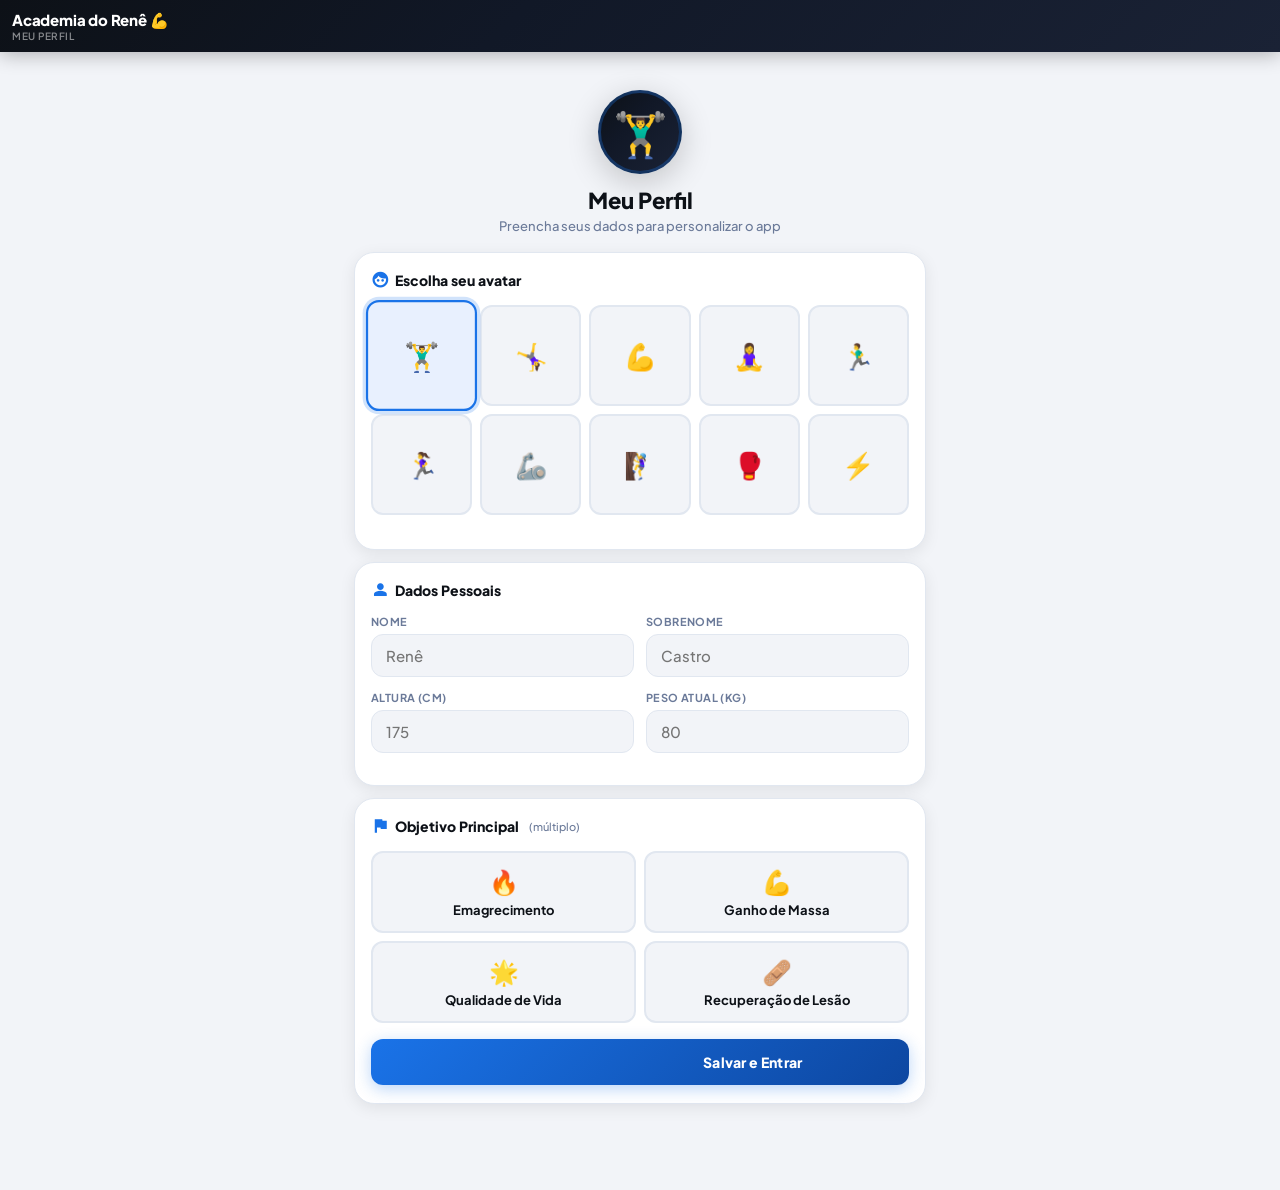
==== commit a0753bd7: "Add files via upload" ====
--- a/index.html
+++ b/index.html
@@ -6,7 +6,7 @@
 <title>Academia do Renê</title>
 <link rel="preconnect" href="https://fonts.googleapis.com">
 <link rel="preconnect" href="https://fonts.gstatic.com" crossorigin>
-<link href="https://fonts.googleapis.com/css2?family=Syne:wght@700;800&family=DM+Sans:wght@300;400;500;600;700&display=swap" rel="stylesheet"/>
+<link href="https://fonts.googleapis.com/css2?family=Plus+Jakarta+Sans:wght@400;500;600;700;800&display=swap" rel="stylesheet"/>
 <link href="https://fonts.googleapis.com/icon?family=Material+Icons" rel="stylesheet"/>
 <script src="https://cdn.jsdelivr.net/npm/chart.js@4.4.0/dist/chart.umd.min.js"></script>
 <link rel="stylesheet" href="styles.css"/>
@@ -98,7 +98,7 @@
       </div>
     </div>
     <div class="card">
-      <div class="card-title"><span class="mi">flag</span> Objetivo Principal <span style="font-size:11px;color:var(--sub);font-weight:400;margin-left:4px">(múltiplo)</span></div>
+      <div class="card-title"><span class="mi">flag</span> Objetivo Principal <span style="font-size:11px;color:var(--sub);font-weight:500;margin-left:4px">(múltiplo)</span></div>
       <div class="goal-grid">
         <div class="goal-opt" data-goal="emagrecer" onclick="toggleGoal('emagrecer')">
           <span class="goal-icon">🔥</span>Emagrecimento
@@ -128,11 +128,10 @@
     <span id="sync-txt">Aguardando sincronização...</span>
   </div>
 
-  <!-- Welcome Hero -->
   <div class="welcome-hero">
     <div class="welcome-top">
       <div class="welcome-avatar" id="home-avatar">🏋️‍♂️</div>
-      <div>
+      <div class="welcome-text">
         <div class="welcome-greeting" id="h-greeting-sub">Bom dia</div>
         <div class="welcome-name" id="h-greeting">Bem-vindo! 👋</div>
       </div>
@@ -155,7 +154,7 @@
 
   <div style="margin-bottom:8px">
     <span id="badge-a" class="day-badge" style="display:none;background:#e8f0fe;color:var(--blue)">💪 Hoje: Superior</span>
-    <span id="badge-b" class="day-badge" style="display:none;background:#e6f4ea;color:var(--green)">🦵 Hoje: Inferior</span>
+    <span id="badge-b" class="day-badge" style="display:none;background:#e0f7ec;color:var(--green)">🦵 Hoje: Inferior</span>
     <span id="badge-c" class="day-badge" style="display:none;background:#f3e5f5;color:var(--purple)">🔥 Hoje: Full Body</span>
     <span id="badge-l" class="day-badge" style="display:none;background:#fff3e0;color:var(--orange)">🏃 Hoje: Treino Livre</span>
   </div>
@@ -211,9 +210,8 @@
     <div class="prog-bar"><div class="prog-fill" id="prog-fill" style="width:0%"></div></div>
     <div id="prog-txt">0 / 0 exercícios concluídos</div>
   </div>
-  <!-- Cardio box — visível apenas em treino livre -->
   <div class="cardio-box" id="cardio-box" style="display:none">
-    <div class="cardio-box-title"><span class="mi">directions_run</span> Dados do Cardio (opcional)</div>
+    <div class="cardio-box-title">🏃 Dados do Cardio (opcional)</div>
     <div class="cardio-inp-row">
       <div class="cardio-inp-group">
         <label>Distância (km)</label>
@@ -221,7 +219,7 @@
         <div class="cardio-inp-lbl">km percorridos</div>
       </div>
       <div class="cardio-inp-group">
-        <label>Ritmo médio (pace)</label>
+        <label>Pace médio</label>
         <input type="text" id="wk-pace" placeholder="05:30"/>
         <div class="cardio-inp-lbl">min/km</div>
       </div>
@@ -238,7 +236,6 @@
     <div class="congrats-emoji">🎉</div>
     <div class="congrats-title">Treino Concluído!</div>
     <div class="congrats-sub">Parabéns pelo esforço! Continue assim! 🚀</div>
-
     <div class="cg-box">
       <h3><span class="mi" style="color:var(--orange)">monitor_weight</span> Dados do treino</h3>
       <div class="cg-inp-row">
@@ -251,9 +248,8 @@
           <input type="number" id="cg-peso" placeholder="0" min="30" step="0.1"/>
         </div>
       </div>
-      <!-- Cardio campos — visíveis só em treino livre -->
       <div class="cg-cardio-sep" id="cg-cardio-sep" style="display:none">
-        <div class="cg-cardio-title"><span class="mi" style="font-size:14px">directions_run</span> Cardio</div>
+        <div class="cg-cardio-title">🏃 Cardio</div>
         <div class="cg-inp-row">
           <div class="cg-inp-group">
             <label>📍 Distância (km)</label>
@@ -267,7 +263,6 @@
       </div>
       <div class="cg-hint">Campos opcionais — preencha o que tiver disponível</div>
     </div>
-
     <div class="cg-btns">
       <button class="primary-btn success-btn" onclick="saveCongrats()">
         <span class="mi">check_circle</span> Salvar e voltar ao início
@@ -304,7 +299,6 @@
         <input type="number" id="cal-peso" placeholder="0" min="30" step="0.1"/>
       </div>
     </div>
-    <!-- Campos de cardio — aparecem quando treino livre é selecionado -->
     <div class="cal-cardio-row" id="cal-cardio-row">
       <div class="cal-inp-group">
         <label>📍 Distância (km)</label>
@@ -319,7 +313,6 @@
       <span class="mi">save</span> Salvar Registro
     </button>
   </div>
-
   <div class="cal-card">
     <h3><span class="mi" style="color:var(--blue)">history</span> Histórico de Treinos</h3>
     <div class="hist-list" id="cal-hist">
@@ -376,11 +369,11 @@
 <div class="container">
   <div class="sec-divider">Banco de Exercícios</div>
   <div class="tabs">
-    <button class="tab-btn on"  onclick="switchBankTab('a',this)">💪 Superior</button>
-    <button class="tab-btn"     onclick="switchBankTab('b',this)">🦵 Inferior</button>
-    <button class="tab-btn"     onclick="switchBankTab('c',this)">🔥 Full Body</button>
-    <button class="tab-btn"     onclick="switchBankTab('l',this)">🏃 Livre</button>
-    <button class="tab-btn"     onclick="switchBankTab('saved',this)">📁 Meus Treinos</button>
+    <button class="tab-btn on" onclick="switchBankTab('a',this)">💪 Superior</button>
+    <button class="tab-btn"    onclick="switchBankTab('b',this)">🦵 Inferior</button>
+    <button class="tab-btn"    onclick="switchBankTab('c',this)">🔥 Full Body</button>
+    <button class="tab-btn"    onclick="switchBankTab('l',this)">🏃 Livre</button>
+    <button class="tab-btn"    onclick="switchBankTab('saved',this)">📁 Meus Treinos</button>
   </div>
   <div class="tab-panel on" id="bp-a"></div>
   <div class="tab-panel"    id="bp-b"></div>
@@ -393,7 +386,7 @@
   </div>
   <div class="card" style="margin-top:16px">
     <div class="card-title"><span class="mi">save</span> Salvar Treino Selecionado</div>
-    <div id="sel-count" style="margin-bottom:8px;font-size:13px;color:var(--blue);font-weight:700">0 selecionados</div>
+    <div id="sel-count" style="margin-bottom:8px">0 selecionados</div>
     <input type="text" class="cw-name-inp" id="cw-inp" placeholder="Nome do treino (ex: Treino Pesado A)"/>
     <button class="primary-btn" onclick="saveWorkout()">
       <span class="mi">save</span> Salvar Treino
@@ -414,7 +407,6 @@
     </div>
   </div>
 
-  <!-- Formulário de registro -->
   <div class="card">
     <div class="card-title"><span class="mi">add_circle</span> Novo Registro</div>
 
@@ -423,7 +415,7 @@
       <input type="date" id="bc-date" class="cal-inp" style="margin-bottom:0"/>
     </div>
 
-    <div class="body-section-title"><span class="mi">scale</span> Dados Básicos</div>
+    <div class="body-section-title">Dados Básicos</div>
     <div class="body-grid">
       <div class="body-inp-group">
         <label>Peso (kg)</label>
@@ -431,12 +423,12 @@
       </div>
       <div class="body-inp-group">
         <label>IMC calculado</label>
-        <input type="text" id="bc-imc" placeholder="—" readonly style="background:var(--bg2);color:var(--sub)"/>
+        <input type="text" id="bc-imc" placeholder="—" readonly/>
       </div>
     </div>
     <div id="bc-imc-badge"></div>
 
-    <div class="body-section-title"><span class="mi">monitor_heart</span> Bioimpedância</div>
+    <div class="body-section-title">Bioimpedância</div>
     <div class="body-grid">
       <div class="body-inp-group">
         <label>% Gordura Corporal</label>
@@ -464,7 +456,7 @@
       </div>
     </div>
 
-    <div class="body-section-title"><span class="mi">straighten</span> Medidas (cm)</div>
+    <div class="body-section-title">Medidas (cm)</div>
     <div class="body-grid three">
       <div class="body-inp-group">
         <label>Cintura</label>
@@ -504,12 +496,11 @@
       </div>
     </div>
 
-    <button class="primary-btn success-btn" onclick="saveBodyComp()" style="margin-top:6px">
+    <button class="primary-btn success-btn" onclick="saveBodyComp()" style="margin-top:8px">
       <span class="mi">save</span> Salvar Avaliação
     </button>
   </div>
 
-  <!-- Gráficos corporais -->
   <div class="chart-wrap">
     <div class="chart-title">🔥 % Gordura Corporal</div>
     <div class="chart-box"><canvas id="ch-fat"></canvas></div>
@@ -526,7 +517,6 @@
     <div class="chart-empty" id="measures-chart-empty">Nenhum dado registrado ainda.</div>
   </div>
 
-  <!-- Histórico -->
   <div class="card">
     <div class="card-title"><span class="mi">history</span> Histórico de Avaliações</div>
     <div class="body-hist" id="body-hist">
--- a/styles.css
+++ b/styles.css
@@ -1,9 +1,9 @@
 /* ═══════════════════════════════════════════
-   Academia do Renê — styles.css (v2)
-   Tema: Athletic Dark
+   Academia do Renê — styles.css (v3)
+   Fonte: Plus Jakarta Sans — legível em bold
 ═══════════════════════════════════════════ */
 
-@import url('https://fonts.googleapis.com/css2?family=Syne:wght@700;800&family=DM+Sans:wght@300;400;500;600;700&display=swap');
+@import url('https://fonts.googleapis.com/css2?family=Plus+Jakarta+Sans:wght@400;500;600;700;800&display=swap');
 
 :root {
   --blue:      #1a73e8;
@@ -45,10 +45,9 @@
   --r:    20px;
   --r-sm: 12px;
   --r-xs: 8px;
-  --nav-h: 68px;
-
-  --font-display: 'Syne', sans-serif;
-  --font-body:    'DM Sans', sans-serif;
+  --nav-h: 62px;
+
+  --font: 'Plus Jakarta Sans', sans-serif;
 }
 
 *, *::before, *::after { box-sizing: border-box; margin: 0; padding: 0; }
@@ -56,7 +55,7 @@
 html { scroll-behavior: smooth; -webkit-text-size-adjust: 100%; }
 
 body {
-  font-family: var(--font-body);
+  font-family: var(--font);
   background: var(--bg);
   color: var(--text);
   min-height: 100vh;
@@ -68,46 +67,54 @@
 header {
   position: sticky; top: 0; z-index: 200;
   background: var(--grad-hero);
-  padding: 0 18px;
-  display: flex; align-items: center; gap: 10px;
-  height: 58px;
+  padding: 0 12px;
+  display: flex; align-items: center; gap: 8px;
+  height: 52px;
   box-shadow: 0 2px 20px rgba(0,0,0,.3);
-}
-
-.brand { display: flex; flex-direction: column; flex: 1; min-width: 0; }
+  min-width: 0; overflow: hidden;
+}
+
+.brand {
+  display: flex; flex-direction: column;
+  flex: 1 1 0; min-width: 0;
+}
 .brand-name {
-  font-family: var(--font-display);
-  font-size: 18px; font-weight: 800;
-  color: #fff; letter-spacing: -.3px;
-}
-.brand-sub { font-size: 10px; color: rgba(255,255,255,.5); font-weight: 500; text-transform: uppercase; letter-spacing: .6px; }
+  font-size: 15px; font-weight: 800;
+  color: #fff; letter-spacing: -.2px;
+  white-space: nowrap; overflow: hidden; text-overflow: ellipsis;
+}
+.brand-sub {
+  font-size: 10px; color: rgba(255,255,255,.5);
+  font-weight: 600; text-transform: uppercase; letter-spacing: .5px;
+  white-space: nowrap; overflow: hidden; text-overflow: ellipsis;
+}
 
 #back-btn {
-  display: none; align-items: center; gap: 5px;
+  display: none; align-items: center; gap: 4px;
   background: rgba(255,255,255,.12); border: 1px solid rgba(255,255,255,.2);
-  border-radius: 20px; padding: 6px 12px;
-  cursor: pointer; color: #fff; font-size: 13px; font-weight: 600;
-  font-family: var(--font-body); flex-shrink: 0;
-  transition: background .15s;
+  border-radius: 20px; padding: 5px 10px;
+  cursor: pointer; color: #fff; font-size: 12px; font-weight: 700;
+  font-family: var(--font); flex-shrink: 0;
+  transition: background .15s; white-space: nowrap;
 }
 #back-btn:hover { background: rgba(255,255,255,.2); }
-#back-btn .mi { font-size: 18px; }
+#back-btn .mi { font-size: 16px; }
 
 #bar-user {
-  font-size: 12px; font-weight: 600;
+  font-size: 11px; font-weight: 700;
   color: rgba(255,255,255,.85); background: rgba(255,255,255,.1);
   border: 1px solid rgba(255,255,255,.2); border-radius: 20px;
-  padding: 5px 11px; white-space: nowrap; overflow: hidden;
-  text-overflow: ellipsis; max-width: 140px; display: none;
+  padding: 4px 9px; white-space: nowrap; overflow: hidden;
+  text-overflow: ellipsis; max-width: 100px; flex-shrink: 0; display: none;
 }
 
 #btn-logout {
-  display: none; align-items: center; gap: 4px;
+  display: none; align-items: center; gap: 2px;
   background: rgba(255,255,255,.1); border: 1px solid rgba(255,255,255,.2);
-  border-radius: 20px; padding: 5px 11px;
-  font-size: 12px; font-weight: 600; color: rgba(255,255,255,.8);
-  cursor: pointer; font-family: var(--font-body); flex-shrink: 0;
-  transition: background .15s;
+  border-radius: 20px; padding: 5px 9px;
+  font-size: 12px; font-weight: 700; color: rgba(255,255,255,.8);
+  cursor: pointer; font-family: var(--font); flex-shrink: 0;
+  transition: background .15s; white-space: nowrap;
 }
 #btn-logout:hover { background: rgba(255,255,255,.2); }
 #btn-logout .mi { font-size: 16px; }
@@ -126,21 +133,20 @@
   flex: 1; display: flex; flex-direction: column;
   align-items: center; justify-content: center; gap: 3px;
   height: var(--nav-h); border: none;
-  background: none; cursor: pointer; padding: 8px 4px 6px;
-  color: var(--sub); transition: color .2s; font-family: var(--font-body);
-  position: relative;
+  background: none; cursor: pointer; padding: 8px 2px 6px;
+  color: var(--sub); transition: color .2s; font-family: var(--font);
 }
 .bnav-btn span.mi { font-size: 22px; transition: transform .2s; }
-.bnav-btn span.bnav-lbl { font-size: 10px; font-weight: 600; letter-spacing: .2px; }
+.bnav-btn span.bnav-lbl { font-size: 10px; font-weight: 700; }
 .bnav-btn.active { color: var(--blue); }
 .bnav-btn.active span.mi { transform: translateY(-2px); }
 .bnav-btn.bnav-center {
-  background: var(--grad-primary); border-radius: 18px;
-  color: #fff !important; margin: 6px 4px 0;
+  background: var(--grad-primary); border-radius: 16px;
+  color: #fff !important; margin: 6px 3px 0;
   box-shadow: 0 4px 16px rgba(26,115,232,.4);
-  flex: 0 0 58px; height: 52px; border-radius: 16px;
-}
-.bnav-btn.bnav-center span.mi { font-size: 24px; }
+  flex: 0 0 54px; height: 50px;
+}
+.bnav-btn.bnav-center span.mi { font-size: 22px; }
 .bnav-btn.bnav-center span.bnav-lbl { font-size: 9px; font-weight: 700; }
 .bnav-btn.bnav-center.active { background: var(--grad-green); box-shadow: 0 4px 16px rgba(0,185,107,.4); }
 
@@ -149,79 +155,74 @@
 .screen.active { display: block; }
 .container {
   max-width: 600px; margin: 0 auto;
-  padding: 16px 16px calc(var(--nav-h) + env(safe-area-inset-bottom) + 12px);
+  padding: 14px 14px calc(var(--nav-h) + env(safe-area-inset-bottom) + 12px);
 }
 
 /* ─── SYNC BAR ───────────────────────────── */
 .sync-bar {
   display: flex; align-items: center; gap: 8px;
-  margin-bottom: 14px; padding: 6px 12px;
+  margin-bottom: 14px; padding: 5px 12px;
   background: var(--surface); border-radius: 20px;
-  border: 1px solid var(--border);
-  width: fit-content;
-}
-.sync-dot {
-  width: 7px; height: 7px; border-radius: 50%;
-  flex-shrink: 0; background: var(--sub);
-}
+  border: 1px solid var(--border); width: fit-content;
+}
+.sync-dot { width: 7px; height: 7px; border-radius: 50%; flex-shrink: 0; background: var(--sub); }
 .sync-dot.ok      { background: var(--green); }
 .sync-dot.syncing { background: var(--blue); animation: pulse .8s infinite; }
 .sync-dot.err     { background: var(--red); }
 @keyframes pulse { 0%,100%{opacity:1} 50%{opacity:.3} }
-#sync-txt { font-size: 11px; color: var(--sub); font-weight: 500; }
+#sync-txt { font-size: 11px; color: var(--sub); font-weight: 600; }
 
 /* ─── WELCOME HERO ───────────────────────── */
 .welcome-hero {
   background: var(--grad-hero);
-  border-radius: var(--r); padding: 24px 20px;
-  color: #fff; margin-bottom: 16px; position: relative; overflow: hidden;
+  border-radius: var(--r); padding: 20px 18px;
+  color: #fff; margin-bottom: 14px; position: relative; overflow: hidden;
 }
 .welcome-hero::before {
   content: ''; position: absolute; top: -40px; right: -30px;
-  width: 160px; height: 160px; border-radius: 50%;
-  background: rgba(255,255,255,.04);
-}
-.welcome-hero::after {
-  content: ''; position: absolute; bottom: -50px; right: 40px;
-  width: 100px; height: 100px; border-radius: 50%;
-  background: rgba(26,115,232,.25);
-}
-.welcome-top { display: flex; align-items: center; gap: 12px; margin-bottom: 12px; position: relative; z-index: 1; }
+  width: 140px; height: 140px; border-radius: 50%;
+  background: rgba(255,255,255,.04); pointer-events: none;
+}
+.welcome-top { display: flex; align-items: center; gap: 12px; margin-bottom: 14px; position: relative; z-index: 1; min-width: 0; }
 .welcome-avatar {
-  width: 48px; height: 48px; border-radius: 50%;
+  width: 46px; height: 46px; border-radius: 50%; flex-shrink: 0;
   background: rgba(255,255,255,.15); border: 2px solid rgba(255,255,255,.3);
-  display: flex; align-items: center; justify-content: center; font-size: 26px;
-}
-.welcome-greeting { font-size: 13px; color: rgba(255,255,255,.6); font-weight: 500; }
-.welcome-name { font-family: var(--font-display); font-size: 22px; font-weight: 800; color: #fff; line-height: 1.1; }
+  display: flex; align-items: center; justify-content: center; font-size: 24px;
+}
+.welcome-text { min-width: 0; flex: 1; }
+.welcome-greeting { font-size: 12px; color: rgba(255,255,255,.55); font-weight: 600; }
+.welcome-name {
+  font-size: 20px; font-weight: 800; color: #fff; line-height: 1.15;
+  white-space: nowrap; overflow: hidden; text-overflow: ellipsis;
+}
 .welcome-stats { display: grid; grid-template-columns: repeat(3,1fr); gap: 8px; position: relative; z-index: 1; }
-.ws-item { background: rgba(255,255,255,.09); border-radius: 12px; padding: 10px; text-align: center; }
-.ws-val { font-family: var(--font-display); font-size: 20px; font-weight: 800; color: #fff; }
-.ws-lbl { font-size: 10px; color: rgba(255,255,255,.55); font-weight: 500; margin-top: 1px; text-transform: uppercase; letter-spacing: .4px; }
+.ws-item { background: rgba(255,255,255,.09); border-radius: 10px; padding: 9px 8px; text-align: center; }
+.ws-val  { font-size: 22px; font-weight: 800; color: #fff; line-height: 1; }
+.ws-lbl  { font-size: 10px; color: rgba(255,255,255,.5); font-weight: 600; margin-top: 2px; text-transform: uppercase; letter-spacing: .3px; }
 
 /* ─── DAY BADGE ──────────────────────────── */
 .day-badge {
-  font-size: 12px; font-weight: 700; padding: 5px 14px;
+  font-size: 12px; font-weight: 700; padding: 5px 13px;
   border-radius: 20px; display: inline-flex; align-items: center; gap: 5px;
-  margin-bottom: 10px; border: 1.5px solid transparent;
+  margin-bottom: 10px;
 }
 
 /* ─── SEC DIVIDER ────────────────────────── */
 .sec-divider {
   font-size: 11px; font-weight: 700; color: var(--sub);
-  letter-spacing: .8px; text-transform: uppercase;
-  margin: 22px 0 10px; display: flex; align-items: center; gap: 8px;
+  letter-spacing: .7px; text-transform: uppercase;
+  margin: 20px 0 10px; display: flex; align-items: center; gap: 8px;
 }
 .sec-divider::after { content: ''; flex: 1; height: 1px; background: var(--border); }
 
 /* ─── MENU CARDS ─────────────────────────── */
-.menu-grid { display: grid; grid-template-columns: repeat(2,1fr); gap: 10px; margin-bottom: 6px; }
+.menu-grid    { display: grid; grid-template-columns: repeat(2,1fr); gap: 10px; margin-bottom: 6px; }
 #home-sw-grid { display: grid; grid-template-columns: repeat(2,1fr); gap: 10px; margin-bottom: 6px; }
 
 .menu-card {
   background: var(--surface); border-radius: var(--r);
-  padding: 18px 16px 14px; box-shadow: var(--sh1); cursor: pointer;
-  display: flex; flex-direction: column; gap: 8px;
+  padding: 16px 14px 13px; box-shadow: var(--sh1); cursor: pointer;
+  display: flex; flex-direction: column; gap: 7px;
   transition: transform .18s, box-shadow .18s;
   border: 1px solid var(--border); text-align: left; width: 100%;
   position: relative; overflow: hidden;
@@ -233,59 +234,60 @@
 .menu-card:hover { box-shadow: var(--sh2); transform: translateY(-2px); }
 .menu-card:hover::before { opacity: 1; }
 .menu-card:active { transform: scale(.97); }
-
 .mc-icon {
-  width: 44px; height: 44px; border-radius: 14px;
+  width: 42px; height: 42px; border-radius: 13px; flex-shrink: 0;
   display: flex; align-items: center; justify-content: center;
-  box-shadow: 0 4px 12px rgba(0,0,0,.2);
-}
-.mc-icon .mi { font-size: 22px; color: #fff; }
-.mc-name { font-family: var(--font-display); font-size: 14px; font-weight: 700; color: var(--text); line-height: 1.2; }
+  box-shadow: 0 4px 12px rgba(0,0,0,.18);
+}
+.mc-icon .mi { font-size: 20px; color: #fff; }
+.mc-name { font-size: 13px; font-weight: 800; color: var(--text); line-height: 1.2; }
 .mc-sub  { font-size: 11px; color: var(--sub); font-weight: 500; }
 
 /* ─── SCHEDULE ───────────────────────────── */
 .sched-card {
   background: var(--surface); border-radius: var(--r);
-  padding: 20px; box-shadow: var(--sh1); margin-top: 16px;
+  padding: 18px 16px; box-shadow: var(--sh1); margin-top: 16px;
   border: 1px solid var(--border);
 }
 .sched-card-title {
-  font-family: var(--font-display); font-size: 15px; font-weight: 700;
-  margin-bottom: 16px; display: flex; align-items: center; gap: 8px;
-}
-.sched-card-title .mi { font-size: 20px; color: var(--blue); }
-#sched-edit-wrap { display: grid; grid-template-columns: repeat(7,1fr); gap: 6px; margin-bottom: 14px; }
-.sched-edit-day { display: flex; flex-direction: column; align-items: center; gap: 5px; }
+  font-size: 14px; font-weight: 800; margin-bottom: 14px;
+  display: flex; align-items: center; gap: 8px;
+}
+.sched-card-title .mi { font-size: 18px; color: var(--blue); }
+#sched-edit-wrap { display: grid; grid-template-columns: repeat(7,1fr); gap: 5px; margin-bottom: 14px; overflow-x: auto; }
+.sched-edit-day { display: flex; flex-direction: column; align-items: center; gap: 4px; min-width: 0; }
 .dn { font-size: 10px; font-weight: 700; color: var(--sub); text-transform: uppercase; }
 .sched-sel {
-  border: 1.5px solid var(--border); border-radius: 10px;
-  padding: 5px 2px; font-size: 10px; font-weight: 600;
+  border: 1.5px solid var(--border); border-radius: 8px;
+  padding: 4px 1px; font-size: 9px; font-weight: 700;
   cursor: pointer; width: 100%; outline: none;
   text-align: center; appearance: none; -webkit-appearance: none;
-  font-family: var(--font-body);
+  font-family: var(--font);
 }
 
 /* ─── CARD / INPUT ───────────────────────── */
 .card {
   background: var(--surface); border-radius: var(--r);
-  padding: 20px; box-shadow: var(--sh1);
+  padding: 18px 16px; box-shadow: var(--sh1);
   margin-bottom: 12px; border: 1px solid var(--border);
 }
 .card-title {
-  font-family: var(--font-display); font-size: 15px; font-weight: 700;
+  font-size: 14px; font-weight: 800;
   margin-bottom: 16px; display: flex; align-items: center; gap: 6px;
   color: var(--text);
 }
+.card-title .mi { font-size: 18px; color: var(--blue); }
+
 .inp-group { margin-bottom: 14px; }
 .inp-group label {
-  font-size: 12px; font-weight: 600; color: var(--sub);
+  font-size: 11px; font-weight: 700; color: var(--sub);
   display: block; margin-bottom: 6px; text-transform: uppercase; letter-spacing: .4px;
 }
 .inp-group input,
 .inp-group select {
-  width: 100%; padding: 12px 16px; border-radius: var(--r-sm);
-  border: 1.5px solid var(--border); font-size: 15px;
-  font-family: var(--font-body); outline: none;
+  width: 100%; padding: 11px 14px; border-radius: var(--r-sm);
+  border: 1.5px solid var(--border); font-size: 15px; font-weight: 500;
+  font-family: var(--font); outline: none;
   background: var(--bg); color: var(--text); transition: border-color .15s;
 }
 .inp-group input:focus, .inp-group select:focus { border-color: var(--blue); background: var(--surface); }
@@ -293,86 +295,76 @@
 
 /* ─── PRIMARY BTN ────────────────────────── */
 .primary-btn {
-  width: 100%; padding: 15px;
+  width: 100%; padding: 14px;
   border-radius: var(--r-sm);
   background: var(--grad-primary); color: #fff; border: none;
-  font-size: 15px; font-weight: 700; cursor: pointer;
-  font-family: var(--font-body);
+  font-size: 14px; font-weight: 800; cursor: pointer;
+  font-family: var(--font); letter-spacing: .1px;
   display: flex; align-items: center; justify-content: center; gap: 8px;
   transition: opacity .15s, transform .12s; box-shadow: 0 4px 16px rgba(26,115,232,.3);
-  letter-spacing: .2px;
-}
-.primary-btn:hover  { opacity: .92; transform: translateY(-1px); box-shadow: 0 6px 20px rgba(26,115,232,.4); }
+}
+.primary-btn:hover  { opacity: .92; transform: translateY(-1px); }
 .primary-btn:active { transform: scale(.97); }
-.primary-btn .mi { font-size: 20px; }
-
+.primary-btn .mi { font-size: 18px; }
 .success-btn { background: var(--grad-green); box-shadow: 0 4px 16px rgba(0,185,107,.3); }
-.success-btn:hover { box-shadow: 0 6px 20px rgba(0,185,107,.4); }
 
 /* ─── PROFILE ────────────────────────────── */
-.profile-hero { text-align: center; padding: 28px 16px 20px; }
+.profile-hero { text-align: center; padding: 24px 16px 18px; }
 .profile-avatar-display {
-  width: 88px; height: 88px; border-radius: 50%;
+  width: 84px; height: 84px; border-radius: 50%;
   background: var(--grad-hero); border: 3px solid rgba(26,115,232,.3);
   display: flex; align-items: center; justify-content: center;
-  margin: 0 auto 12px; font-size: 46px; line-height: 1;
+  margin: 0 auto 12px; font-size: 44px; line-height: 1;
   box-shadow: 0 8px 32px rgba(0,0,0,.2);
 }
-.profile-hero h2 { font-family: var(--font-display); font-size: 22px; font-weight: 800; margin-bottom: 4px; }
-.profile-hero p   { font-size: 14px; color: var(--sub); }
+.profile-hero h2 { font-size: 22px; font-weight: 800; margin-bottom: 4px; }
+.profile-hero p  { font-size: 13px; color: var(--sub); font-weight: 500; }
 
 .avatar-grid { display: grid; grid-template-columns: repeat(5,1fr); gap: 8px; margin-bottom: 16px; }
 .av-opt {
   aspect-ratio: 1/1; border-radius: var(--r-sm); border: 2px solid var(--border);
   display: flex; align-items: center; justify-content: center;
-  font-size: 28px; cursor: pointer; background: var(--bg);
-  transition: border-color .15s, transform .12s, box-shadow .15s;
+  font-size: 26px; cursor: pointer; background: var(--bg);
+  transition: border-color .15s, transform .12s;
 }
 .av-opt:hover { border-color: var(--blue); transform: scale(1.08); }
-.av-sel {
-  border-color: var(--blue); background: var(--blue-l);
-  box-shadow: 0 0 0 3px rgba(26,115,232,.2); transform: scale(1.1);
-}
+.av-sel { border-color: var(--blue); background: var(--blue-l); box-shadow: 0 0 0 3px rgba(26,115,232,.2); transform: scale(1.1); }
+
 .goal-grid { display: grid; grid-template-columns: repeat(2,1fr); gap: 8px; margin-bottom: 16px; }
 .goal-opt {
   border: 2px solid var(--border); border-radius: var(--r-sm);
-  padding: 14px 10px; cursor: pointer; text-align: center;
-  font-size: 13px; font-weight: 600; transition: all .15s; background: var(--bg);
-}
-.goal-opt .goal-icon { font-size: 26px; display: block; margin-bottom: 5px; }
+  padding: 13px 10px; cursor: pointer; text-align: center;
+  font-size: 13px; font-weight: 700; transition: all .15s; background: var(--bg);
+}
+.goal-opt .goal-icon { font-size: 24px; display: block; margin-bottom: 5px; }
 .goal-opt.selected { border-color: var(--blue); background: var(--blue-l); color: var(--blue); }
 
 /* ─── WORKOUT ────────────────────────────── */
-.w-header { margin-bottom: 20px; }
+.w-header { margin-bottom: 18px; }
 .w-badge {
   display: inline-flex; align-items: center; gap: 5px;
-  padding: 5px 14px; border-radius: 20px;
-  font-size: 12px; font-weight: 700; margin-bottom: 10px;
-  text-transform: uppercase; letter-spacing: .4px;
-}
-.w-title { font-family: var(--font-display); font-size: 24px; font-weight: 800; line-height: 1.1; }
-.w-sub   { font-size: 13px; color: var(--sub); margin-top: 6px; font-weight: 500; }
-
-.prog-wrap { margin-bottom: 22px; }
+  padding: 4px 13px; border-radius: 20px;
+  font-size: 11px; font-weight: 800; margin-bottom: 8px;
+  text-transform: uppercase; letter-spacing: .3px;
+}
+.w-title { font-size: 22px; font-weight: 800; line-height: 1.15; }
+.w-sub   { font-size: 13px; color: var(--sub); margin-top: 5px; font-weight: 500; }
+
+.prog-wrap { margin-bottom: 20px; }
 .prog-bar { height: 8px; background: var(--bg2); border-radius: 4px; overflow: hidden; margin-bottom: 8px; }
-.prog-fill {
-  height: 100%;
-  background: linear-gradient(90deg, var(--blue) 0%, var(--teal) 100%);
-  border-radius: 4px; transition: width .4s ease;
-}
+.prog-fill { height: 100%; background: linear-gradient(90deg, var(--blue) 0%, var(--teal) 100%); border-radius: 4px; transition: width .4s ease; }
 #prog-txt { font-size: 12px; color: var(--sub); font-weight: 600; }
 
-.ex-grid { display: grid; gap: 14px; }
+.ex-grid { display: grid; gap: 12px; }
 
 /* ─── EXERCISE CARD ──────────────────────── */
 .ex-card {
   background: var(--surface); border-radius: var(--r);
-  overflow: hidden; box-shadow: var(--sh1);
-  border: 1px solid var(--border);
-  transition: opacity .3s, box-shadow .2s;
+  overflow: hidden; box-shadow: var(--sh1); border: 1px solid var(--border);
+  transition: opacity .3s;
 }
 .ex-card.done { opacity: .4; }
-.img-wrap { position: relative; width: 100%; height: 168px; background: #f8fafc; overflow: hidden; }
+.img-wrap { position: relative; width: 100%; height: 160px; background: #f8fafc; overflow: hidden; }
 .img-wrap .img-a { position: absolute; inset: 0; width: 100%; height: 100%; object-fit: contain; background: #f8fafc; }
 .img-fb {
   position: absolute; inset: 0; display: none;
@@ -380,369 +372,317 @@
   gap: 6px; background: var(--bg2); color: var(--sub); font-size: 12px; text-align: center; padding: 12px;
 }
 .mpills { position: absolute; bottom: 8px; left: 8px; display: flex; flex-wrap: wrap; gap: 4px; z-index: 2; }
-.mpill {
-  background: rgba(13,17,23,.65); color: #fff; font-size: 9px;
-  padding: 3px 8px; border-radius: 10px; font-weight: 600; backdrop-filter: blur(4px);
-}
+.mpill { background: rgba(13,17,23,.65); color: #fff; font-size: 9px; padding: 3px 8px; border-radius: 10px; font-weight: 700; backdrop-filter: blur(4px); }
 .img-view-btn {
   position: absolute; top: 8px; right: 8px; z-index: 3;
   background: rgba(255,255,255,.9); border: none; border-radius: 8px;
-  width: 34px; height: 34px; display: flex; align-items: center; justify-content: center;
-  cursor: pointer; box-shadow: var(--sh1); transition: background .15s;
-}
-.img-view-btn:hover { background: #fff; }
-.img-view-btn .mi { font-size: 18px; color: var(--sub); }
-
-.ex-body { padding: 14px 16px 16px; }
-.ex-num { font-size: 10px; font-weight: 700; color: var(--sub); text-transform: uppercase; letter-spacing: .6px; }
-.ex-name { font-family: var(--font-display); font-size: 17px; font-weight: 700; margin: 5px 0 11px; color: var(--text); }
-.chips { display: flex; flex-wrap: wrap; gap: 6px; margin-bottom: 14px; }
-.chip {
-  display: flex; align-items: center; gap: 4px;
-  padding: 5px 11px; border-radius: 20px;
-  font-size: 12px; font-weight: 600;
-}
+  width: 32px; height: 32px; display: flex; align-items: center; justify-content: center; cursor: pointer;
+}
+.img-view-btn .mi { font-size: 17px; color: var(--sub); }
+
+.ex-body { padding: 13px 15px 15px; }
+.ex-num  { font-size: 10px; font-weight: 700; color: var(--sub); text-transform: uppercase; letter-spacing: .5px; }
+.ex-name { font-size: 16px; font-weight: 800; margin: 4px 0 10px; color: var(--text); line-height: 1.2; }
+.chips   { display: flex; flex-wrap: wrap; gap: 6px; margin-bottom: 12px; }
+.chip    { display: flex; align-items: center; gap: 4px; padding: 4px 10px; border-radius: 20px; font-size: 12px; font-weight: 700; }
 .chip .mi { font-size: 13px; }
 
-.peso-row { margin-bottom: 14px; }
-.peso-label {
-  font-size: 10px; font-weight: 700; color: var(--sub);
-  display: block; margin-bottom: 6px; text-transform: uppercase; letter-spacing: .5px;
-}
-.peso-hint {
-  font-size: 11px; color: var(--blue); font-weight: 600; margin-top: 4px;
-  display: flex; align-items: center; gap: 4px;
-}
+.peso-row   { margin-bottom: 12px; }
+.peso-label { font-size: 10px; font-weight: 700; color: var(--sub); display: block; margin-bottom: 6px; text-transform: uppercase; letter-spacing: .4px; }
+.peso-hint  { font-size: 11px; color: var(--blue); font-weight: 700; margin-top: 4px; display: flex; align-items: center; gap: 4px; }
 .peso-inp-wrap { display: flex; align-items: center; gap: 8px; }
 .peso-inp {
-  width: 96px; padding: 10px 12px; border-radius: var(--r-sm);
-  border: 1.5px solid var(--border); font-size: 16px; font-weight: 600;
-  font-family: var(--font-body); outline: none;
-  text-align: center; background: var(--bg); transition: border-color .15s;
+  width: 92px; padding: 9px 12px; border-radius: var(--r-sm);
+  border: 1.5px solid var(--border); font-size: 16px; font-weight: 700;
+  font-family: var(--font); outline: none; text-align: center;
+  background: var(--bg); transition: border-color .15s;
 }
 .peso-inp:focus { border-color: var(--blue); background: var(--surface); }
-.peso-unit { font-size: 13px; font-weight: 600; color: var(--sub); }
+.peso-unit { font-size: 13px; font-weight: 700; color: var(--sub); }
 
 .check-btn {
-  width: 100%; padding: 13px; border-radius: var(--r-sm);
+  width: 100%; padding: 12px; border-radius: var(--r-sm);
   background: var(--bg); border: 1.5px solid var(--border);
-  color: var(--text2); font-size: 14px; font-weight: 600;
-  cursor: pointer; font-family: var(--font-body);
+  color: var(--text2); font-size: 14px; font-weight: 700;
+  cursor: pointer; font-family: var(--font);
   display: flex; align-items: center; justify-content: center; gap: 8px;
   transition: all .18s;
 }
 .check-btn:hover { background: var(--bg2); border-color: var(--blue); color: var(--blue); }
-.check-btn.checked {
-  background: var(--green-l); border-color: var(--green);
-  color: var(--green);
-}
+.check-btn.checked { background: var(--green-l); border-color: var(--green); color: var(--green); }
 .check-btn .mi { font-size: 18px; }
 
-/* Cardio inputs dentro do treino */
+/* Cardio box */
 .cardio-box {
   background: linear-gradient(135deg, #0d1117 0%, #1a2235 100%);
-  border-radius: var(--r); padding: 18px 16px; margin-bottom: 14px;
+  border-radius: var(--r); padding: 16px 14px; margin-bottom: 14px;
   border: 1px solid rgba(255,255,255,.08);
 }
-.cardio-box-title {
-  font-family: var(--font-display); font-size: 14px; font-weight: 700;
-  color: #fff; margin-bottom: 14px; display: flex; align-items: center; gap: 7px;
-}
-.cardio-box-title .mi { font-size: 18px; color: var(--teal); }
+.cardio-box-title { font-size: 13px; font-weight: 800; color: #fff; margin-bottom: 12px; }
 .cardio-inp-row { display: grid; grid-template-columns: 1fr 1fr; gap: 10px; }
-.cardio-inp-group label {
-  font-size: 10px; font-weight: 700; color: rgba(255,255,255,.5);
-  display: block; margin-bottom: 5px; text-transform: uppercase; letter-spacing: .5px;
-}
+.cardio-inp-group label { font-size: 10px; font-weight: 700; color: rgba(255,255,255,.5); display: block; margin-bottom: 5px; text-transform: uppercase; letter-spacing: .4px; }
 .cardio-inp-group input {
-  width: 100%; padding: 11px 14px; border-radius: var(--r-sm);
+  width: 100%; padding: 10px 12px; border-radius: var(--r-sm);
   border: 1px solid rgba(255,255,255,.15); background: rgba(255,255,255,.07);
-  font-size: 16px; font-weight: 600; font-family: var(--font-body);
+  font-size: 16px; font-weight: 700; font-family: var(--font);
   color: #fff; outline: none; text-align: center; transition: border-color .15s;
 }
 .cardio-inp-group input:focus { border-color: var(--teal); background: rgba(255,255,255,.1); }
 .cardio-inp-group input::placeholder { color: rgba(255,255,255,.3); }
-.cardio-inp-lbl { font-size: 10px; color: rgba(255,255,255,.4); text-align: center; margin-top: 4px; font-weight: 600; }
+.cardio-inp-lbl { font-size: 10px; color: rgba(255,255,255,.4); text-align: center; margin-top: 3px; font-weight: 600; }
 
 /* ─── MODAL IMAGEM ───────────────────────── */
 #img-modal {
   display: none; position: fixed; inset: 0;
-  background: rgba(0,0,0,.85); z-index: 9999;
+  background: rgba(0,0,0,.88); z-index: 9999;
   align-items: center; justify-content: center;
-  padding: 24px; flex-direction: column; gap: 14px;
+  padding: 20px; flex-direction: column; gap: 14px;
   backdrop-filter: blur(8px);
 }
-#img-modal img {
-  max-width: 100%; max-height: 72vh;
-  border-radius: 16px; background: #fff; object-fit: contain;
-  box-shadow: var(--sh3);
-}
-#img-modal-name { color: #fff; font-size: 15px; font-weight: 700; text-align: center; font-family: var(--font-display); }
+#img-modal img { max-width: 100%; max-height: 72vh; border-radius: 16px; background: #fff; object-fit: contain; }
+#img-modal-name { color: #fff; font-size: 15px; font-weight: 800; text-align: center; }
 #img-modal-close {
   background: rgba(255,255,255,.15); color: #fff; border: 1px solid rgba(255,255,255,.2);
   border-radius: 24px; padding: 10px 24px; font-size: 14px;
-  cursor: pointer; font-weight: 600; font-family: var(--font-body);
-  transition: background .15s;
-}
-#img-modal-close:hover { background: rgba(255,255,255,.25); }
+  cursor: pointer; font-weight: 700; font-family: var(--font);
+}
 
 /* ─── CONGRATS ───────────────────────────── */
-.congrats-wrap { text-align: center; padding: 28px 16px; }
-.congrats-emoji { font-size: 76px; margin-bottom: 14px; animation: pop .4s ease; }
+.congrats-wrap { text-align: center; padding: 24px 14px; }
+.congrats-emoji { font-size: 72px; margin-bottom: 12px; animation: pop .4s ease; }
 @keyframes pop { 0%{transform:scale(.4)} 75%{transform:scale(1.1)} 100%{transform:scale(1)} }
-.congrats-title { font-family: var(--font-display); font-size: 28px; font-weight: 800; margin-bottom: 8px; }
-.congrats-sub { font-size: 14px; color: var(--sub); margin-bottom: 28px; font-weight: 500; }
+.congrats-title { font-size: 26px; font-weight: 800; margin-bottom: 8px; }
+.congrats-sub   { font-size: 14px; color: var(--sub); margin-bottom: 24px; font-weight: 500; }
 .cg-box {
   background: var(--surface); border-radius: var(--r);
-  padding: 20px; box-shadow: var(--sh1); margin: 0 0 14px; text-align: left;
+  padding: 18px 16px; box-shadow: var(--sh1); margin: 0 0 12px; text-align: left;
   border: 1px solid var(--border);
 }
-.cg-box h3 {
-  font-family: var(--font-display); font-size: 15px; font-weight: 700;
-  margin-bottom: 14px; display: flex; align-items: center; gap: 6px;
-}
-.cg-inp-row { display: grid; grid-template-columns: 1fr 1fr; gap: 12px; margin-bottom: 4px; }
-.cg-inp-group label {
-  font-size: 11px; color: var(--sub); display: block; margin-bottom: 5px; font-weight: 700;
-  text-transform: uppercase; letter-spacing: .4px;
-}
+.cg-box h3 { font-size: 14px; font-weight: 800; margin-bottom: 14px; display: flex; align-items: center; gap: 6px; }
+.cg-inp-row  { display: grid; grid-template-columns: 1fr 1fr; gap: 12px; margin-bottom: 4px; }
+.cg-inp-group label { font-size: 10px; color: var(--sub); display: block; margin-bottom: 5px; font-weight: 700; text-transform: uppercase; letter-spacing: .4px; }
 .cg-inp-group input {
-  width: 100%; padding: 12px 14px; border-radius: var(--r-sm);
-  border: 1.5px solid var(--border); font-size: 16px; font-weight: 600;
-  font-family: var(--font-body); text-align: center; outline: none;
+  width: 100%; padding: 11px 12px; border-radius: var(--r-sm);
+  border: 1.5px solid var(--border); font-size: 16px; font-weight: 700;
+  font-family: var(--font); text-align: center; outline: none;
   background: var(--bg); transition: border-color .15s;
 }
 .cg-inp-group input:focus { border-color: var(--blue); background: var(--surface); }
-.cg-hint { font-size: 11px; color: var(--sub); margin-top: 6px; text-align: center; }
+.cg-hint { font-size: 11px; color: var(--sub); margin-top: 6px; text-align: center; font-weight: 500; }
 .cg-btns { display: flex; flex-direction: column; gap: 10px; }
 .cg-cardio-sep {
   border: 1px dashed var(--border); border-radius: 8px;
   padding: 12px 14px; margin-top: 14px;
   background: linear-gradient(135deg, rgba(0,184,212,.05), rgba(0,185,107,.05));
 }
-.cg-cardio-title {
-  font-size: 11px; font-weight: 700; color: var(--teal);
-  text-transform: uppercase; letter-spacing: .5px; margin-bottom: 10px;
-  display: flex; align-items: center; gap: 5px;
-}
+.cg-cardio-title { font-size: 11px; font-weight: 800; color: var(--teal); text-transform: uppercase; letter-spacing: .4px; margin-bottom: 10px; }
 
 /* ─── CALENDAR ───────────────────────────── */
 .cal-card {
   background: var(--surface); border-radius: var(--r);
-  padding: 20px; box-shadow: var(--sh1); margin-bottom: 12px;
+  padding: 18px 16px; box-shadow: var(--sh1); margin-bottom: 12px;
   border: 1px solid var(--border);
 }
-.cal-card h3 {
-  font-family: var(--font-display); font-size: 16px; font-weight: 700;
-  margin-bottom: 16px; display: flex; align-items: center; gap: 6px;
-}
+.cal-card h3 { font-size: 15px; font-weight: 800; margin-bottom: 16px; display: flex; align-items: center; gap: 6px; }
 .cal-workout-grid { display: grid; grid-template-columns: repeat(2,1fr); gap: 8px; margin-bottom: 12px; }
 .cal-w-btn {
   border-radius: var(--r-sm); padding: 12px 8px; cursor: pointer;
-  transition: box-shadow .2s, border .15s, transform .12s;
-  border: 2px solid transparent; font-family: var(--font-body);
-  font-size: 12px; font-weight: 700;
-}
-.cal-w-btn:hover { box-shadow: var(--sh2); transform: translateY(-1px); }
+  transition: box-shadow .2s, border .15s;
+  border: 2px solid transparent; font-family: var(--font); font-size: 12px; font-weight: 800;
+}
+.cal-w-btn:hover { box-shadow: var(--sh2); }
 #cal-sel-name { font-size: 13px; color: var(--blue); font-weight: 700; min-height: 20px; margin-bottom: 12px; }
 .cal-inp {
-  width: 100%; padding: 12px 16px; border-radius: var(--r-sm);
-  border: 1.5px solid var(--border); font-size: 15px; font-family: var(--font-body);
-  margin-bottom: 12px; outline: none; background: var(--bg); transition: border-color .15s;
+  width: 100%; padding: 11px 14px; border-radius: var(--r-sm);
+  border: 1.5px solid var(--border); font-size: 15px; font-weight: 500;
+  font-family: var(--font); margin-bottom: 12px; outline: none;
+  background: var(--bg); transition: border-color .15s;
 }
 .cal-inp:focus { border-color: var(--blue); background: var(--surface); }
 .cal-peso-row { display: grid; grid-template-columns: 1fr 1fr; gap: 12px; margin-bottom: 14px; }
-.cal-inp-group label {
-  font-size: 11px; color: var(--sub); display: block; margin-bottom: 5px; font-weight: 700;
-  text-transform: uppercase; letter-spacing: .4px;
-}
+.cal-inp-group label { font-size: 10px; color: var(--sub); display: block; margin-bottom: 5px; font-weight: 700; text-transform: uppercase; letter-spacing: .4px; }
 .cal-inp-group input {
-  width: 100%; padding: 11px 14px; border-radius: var(--r-sm);
+  width: 100%; padding: 10px 12px; border-radius: var(--r-sm);
   border: 1.5px solid var(--border); font-size: 15px; font-weight: 600;
-  font-family: var(--font-body); text-align: center; outline: none;
+  font-family: var(--font); text-align: center; outline: none;
   background: var(--bg); transition: border-color .15s;
 }
 .cal-inp-group input:focus { border-color: var(--blue); background: var(--surface); }
 .cal-cardio-row { display: none; }
 .cal-cardio-row.show { display: grid; grid-template-columns: 1fr 1fr; gap: 12px; margin-bottom: 14px; }
+
 .hist-list { display: flex; flex-direction: column; gap: 8px; }
 .hist-item {
-  background: var(--bg); border-radius: var(--r-sm); padding: 12px 14px;
-  display: flex; align-items: center; gap: 10px; flex-wrap: wrap;
+  background: var(--bg); border-radius: var(--r-sm); padding: 11px 13px;
+  display: flex; align-items: flex-start; gap: 10px; flex-wrap: wrap;
   border: 1px solid var(--border);
 }
 .hist-name  { flex: 1; font-size: 13px; font-weight: 700; min-width: 100px; }
-.hist-date  { font-size: 11px; color: var(--sub); }
-.hist-cal   { font-size: 12px; color: var(--orange); font-weight: 600; white-space: nowrap; }
-.hist-peso  { font-size: 12px; color: var(--pink); font-weight: 600; white-space: nowrap; }
-.hist-dist  { font-size: 12px; color: var(--teal); font-weight: 600; white-space: nowrap; }
+.hist-date  { font-size: 11px; color: var(--sub); font-weight: 500; }
+.hist-cal   { font-size: 12px; color: var(--orange); font-weight: 700; white-space: nowrap; }
+.hist-peso  { font-size: 12px; color: var(--pink);   font-weight: 700; white-space: nowrap; }
+.hist-dist  { font-size: 12px; color: var(--teal);   font-weight: 700; white-space: nowrap; }
 
 /* ─── DASHBOARD ──────────────────────────── */
 .period-row { display: flex; gap: 6px; flex-wrap: wrap; margin-bottom: 14px; }
 .p-btn {
-  padding: 7px 14px; border-radius: 20px; border: 1.5px solid var(--border);
-  background: var(--surface); font-size: 13px; cursor: pointer; font-weight: 600;
-  color: var(--sub); font-family: var(--font-body); transition: all .15s;
+  padding: 6px 13px; border-radius: 20px; border: 1.5px solid var(--border);
+  background: var(--surface); font-size: 12px; cursor: pointer; font-weight: 700;
+  color: var(--sub); font-family: var(--font); transition: all .15s;
 }
 .p-btn.on { background: var(--grad-primary); color: #fff; border-color: transparent; box-shadow: 0 3px 10px rgba(26,115,232,.3); }
 .custom-wrap { display: none; gap: 8px; align-items: center; margin-bottom: 12px; flex-wrap: wrap; }
 .custom-wrap.show { display: flex; }
 .custom-wrap input {
-  padding: 9px 12px; border-radius: var(--r-sm); border: 1.5px solid var(--border);
-  font-size: 13px; outline: none; font-family: var(--font-body); min-width: 130px; background: var(--bg);
-}
-.stats-grid { display: grid; grid-template-columns: repeat(2,1fr); gap: 10px; margin-bottom: 16px; }
+  padding: 8px 12px; border-radius: var(--r-sm); border: 1.5px solid var(--border);
+  font-size: 13px; font-weight: 500; outline: none; font-family: var(--font); min-width: 130px; background: var(--bg);
+}
+.stats-grid { display: grid; grid-template-columns: repeat(2,1fr); gap: 10px; margin-bottom: 14px; }
 .stat-card {
   background: var(--surface); border-radius: var(--r);
-  padding: 16px; box-shadow: var(--sh1); border: 1px solid var(--border);
+  padding: 14px; box-shadow: var(--sh1); border: 1px solid var(--border);
   position: relative; overflow: hidden;
 }
-.stat-card::before {
-  content: ''; position: absolute; top: 0; left: 0; right: 0; height: 3px;
-}
+.stat-card::before { content: ''; position: absolute; top: 0; left: 0; right: 0; height: 3px; }
 .stat-card:nth-child(1)::before { background: var(--grad-primary); }
-.stat-card:nth-child(2)::before { background: var(--grad-orange); }
-.stat-card:nth-child(3)::before { background: var(--grad-green); }
-.stat-card:nth-child(4)::before { background: var(--grad-purple); }
-.stat-val { font-family: var(--font-display); font-size: 30px; font-weight: 800; color: var(--text); }
+.stat-card:nth-child(2)::before { background: var(--grad-orange);  }
+.stat-card:nth-child(3)::before { background: var(--grad-green);   }
+.stat-card:nth-child(4)::before { background: var(--grad-purple);  }
+.stat-val { font-size: 28px; font-weight: 800; color: var(--text); line-height: 1.1; }
 .stat-lbl { font-size: 12px; color: var(--sub); margin-top: 3px; font-weight: 600; }
+
 .chart-wrap {
   background: var(--surface); border-radius: var(--r);
-  padding: 18px 16px; box-shadow: var(--sh1); margin-bottom: 12px;
+  padding: 16px 14px; box-shadow: var(--sh1); margin-bottom: 12px;
   border: 1px solid var(--border);
 }
-.chart-title { font-size: 13px; font-weight: 700; color: var(--text2); margin-bottom: 12px; display: flex; align-items: center; gap: 6px; }
-.chart-box { height: 190px; }
-.chart-empty { font-size: 13px; color: var(--sub); text-align: center; padding: 28px 0; display: none; }
+.chart-title { font-size: 13px; font-weight: 700; color: var(--text2); margin-bottom: 10px; }
+.chart-box   { height: 185px; }
+.chart-empty { font-size: 13px; color: var(--sub); text-align: center; padding: 26px 0; display: none; font-weight: 500; }
 
 /* ─── BANK ───────────────────────────────── */
-.tabs { display: flex; gap: 5px; margin-bottom: 16px; overflow-x: auto; scrollbar-width: none; }
+.tabs { display: flex; gap: 5px; margin-bottom: 14px; overflow-x: auto; scrollbar-width: none; }
 .tabs::-webkit-scrollbar { display: none; }
 .tab-btn {
-  padding: 8px 16px; border-radius: 20px; border: 1.5px solid var(--border);
-  background: var(--surface); font-size: 13px; cursor: pointer; font-weight: 600;
-  color: var(--sub); white-space: nowrap; font-family: var(--font-body);
+  padding: 7px 15px; border-radius: 20px; border: 1.5px solid var(--border);
+  background: var(--surface); font-size: 12px; cursor: pointer; font-weight: 700;
+  color: var(--sub); white-space: nowrap; font-family: var(--font);
   transition: all .15s; flex-shrink: 0;
 }
 .tab-btn.on { background: var(--grad-primary); color: #fff; border-color: transparent; box-shadow: 0 3px 10px rgba(26,115,232,.3); }
 .tab-panel { display: none; }
 .tab-panel.on { display: block; }
+
 .bank-section { margin-bottom: 20px; }
 .bank-card {
-  background: var(--surface); border-radius: var(--r-sm); padding: 14px 16px;
+  background: var(--surface); border-radius: var(--r-sm); padding: 13px 14px;
   box-shadow: var(--sh0); margin-bottom: 8px;
-  display: flex; align-items: flex-start; gap: 12px;
-  border: 1px solid var(--border); transition: box-shadow .2s;
-}
-.bank-card:hover { box-shadow: var(--sh1); }
+  display: flex; align-items: flex-start; gap: 10px;
+  border: 1px solid var(--border);
+}
 .bank-view-btn {
-  flex-shrink: 0; width: 36px; height: 36px; border-radius: var(--r-xs);
+  flex-shrink: 0; width: 34px; height: 34px; border-radius: var(--r-xs);
   border: 1.5px solid var(--border); background: var(--bg);
-  display: flex; align-items: center; justify-content: center;
-  cursor: pointer; transition: background .15s;
-}
-.bank-view-btn:hover { background: var(--blue-l); }
-.bank-view-btn .mi { font-size: 18px; color: var(--blue); }
+  display: flex; align-items: center; justify-content: center; cursor: pointer;
+}
+.bank-view-btn .mi { font-size: 17px; color: var(--blue); }
 .bank-info { flex: 1; min-width: 0; }
-.bank-name    { font-weight: 700; font-size: 14px; }
-.bank-meta    { font-size: 12px; color: var(--sub); margin-top: 2px; font-weight: 500; }
+.bank-name    { font-weight: 800; font-size: 13px; }
+.bank-meta    { font-size: 11px; color: var(--sub); margin-top: 2px; font-weight: 500; }
 .bank-muscles { font-size: 11px; color: var(--blue); margin-top: 3px; font-weight: 600; }
 .bank-btn {
-  flex-shrink: 0; padding: 8px 12px; border-radius: var(--r-xs);
+  flex-shrink: 0; padding: 7px 11px; border-radius: var(--r-xs);
   border: 1.5px solid var(--blue); background: var(--surface);
   color: var(--blue); font-size: 12px; font-weight: 700;
   cursor: pointer; display: flex; align-items: center; gap: 4px;
-  white-space: nowrap; font-family: var(--font-body); transition: all .15s;
-}
-.bank-btn:hover { background: var(--blue-l); }
-.bank-btn .mi { font-size: 16px; }
+  white-space: nowrap; font-family: var(--font);
+}
+.bank-btn .mi { font-size: 15px; }
 #sel-count { font-size: 13px; color: var(--blue); font-weight: 700; margin-bottom: 8px; }
 .cw-name-inp {
-  width: 100%; padding: 12px 16px; border-radius: var(--r-sm);
-  border: 1.5px solid var(--border); font-size: 15px; margin-bottom: 12px;
-  font-family: var(--font-body); outline: none; background: var(--bg); transition: border-color .15s;
+  width: 100%; padding: 11px 14px; border-radius: var(--r-sm);
+  border: 1.5px solid var(--border); font-size: 15px; font-weight: 500;
+  margin-bottom: 12px; font-family: var(--font); outline: none;
+  background: var(--bg); transition: border-color .15s;
 }
 .cw-name-inp:focus { border-color: var(--blue); background: var(--surface); }
 .sw-item {
-  background: var(--surface); border-radius: var(--r-sm); padding: 14px;
+  background: var(--surface); border-radius: var(--r-sm); padding: 13px;
   box-shadow: var(--sh0); margin-bottom: 8px;
   display: flex; align-items: center; gap: 10px; flex-wrap: wrap;
   border: 1px solid var(--border);
 }
-.sw-name { font-family: var(--font-display); font-weight: 700; font-size: 15px; }
-.sw-meta { font-size: 12px; color: var(--sub); margin-top: 2px; }
+.sw-name { font-weight: 800; font-size: 14px; }
+.sw-meta { font-size: 11px; color: var(--sub); margin-top: 2px; font-weight: 500; }
 .sw-actions { display: flex; gap: 6px; flex-wrap: wrap; margin-top: 4px; }
 .sw-btn {
-  padding: 7px 11px; border-radius: var(--r-xs); border: 1.5px solid var(--border);
-  background: var(--surface); font-size: 12px; font-weight: 600; cursor: pointer;
-  color: var(--text2); display: flex; align-items: center; gap: 4px;
-  font-family: var(--font-body); transition: all .15s;
-}
-.sw-btn:hover { background: var(--bg); }
+  padding: 7px 10px; border-radius: var(--r-xs); border: 1.5px solid var(--border);
+  background: var(--surface); font-size: 12px; font-weight: 700; cursor: pointer;
+  color: var(--text2); display: flex; align-items: center; gap: 4px; font-family: var(--font);
+}
 .sw-btn.del { border-color: var(--red); color: var(--red); }
 
-/* ─── BODY COMP ──────────────────────────── */
+/* ─── BODY COMPOSITION ──────────────────────── */
 .body-hero {
   background: var(--grad-hero); border-radius: var(--r);
-  padding: 22px 20px; color: #fff; margin-bottom: 16px;
-  display: flex; align-items: center; gap: 16px; position: relative; overflow: hidden;
+  padding: 20px 18px; color: #fff; margin-bottom: 14px;
+  display: flex; align-items: center; gap: 14px; position: relative; overflow: hidden;
 }
 .body-hero::after {
-  content: '🫀'; position: absolute; right: 16px; bottom: -6px;
-  font-size: 70px; opacity: .12;
+  content: '🫀'; position: absolute; right: 14px; bottom: -6px;
+  font-size: 64px; opacity: .1; pointer-events: none;
 }
 .body-hero-icon {
-  width: 56px; height: 56px; border-radius: 18px;
+  width: 52px; height: 52px; border-radius: 16px; flex-shrink: 0;
   background: rgba(255,255,255,.12); border: 1px solid rgba(255,255,255,.2);
-  display: flex; align-items: center; justify-content: center; font-size: 28px; flex-shrink: 0;
-}
-.body-hero-text h2 { font-family: var(--font-display); font-size: 20px; font-weight: 800; color: #fff; }
-.body-hero-text p  { font-size: 12px; color: rgba(255,255,255,.55); margin-top: 3px; }
-
-.body-grid { display: grid; grid-template-columns: 1fr 1fr; gap: 10px; margin-bottom: 14px; }
-.body-grid.three { grid-template-columns: 1fr 1fr 1fr; }
+  display: flex; align-items: center; justify-content: center; font-size: 26px;
+}
+.body-hero-text h2 { font-size: 18px; font-weight: 800; color: #fff; }
+.body-hero-text p  { font-size: 12px; color: rgba(255,255,255,.5); margin-top: 3px; font-weight: 500; }
+
+/* Títulos de seção — texto simples, sem ícone Material */
+.body-section-title {
+  font-size: 11px; font-weight: 800; color: var(--sub);
+  text-transform: uppercase; letter-spacing: .7px;
+  margin: 16px 0 10px; padding-bottom: 6px;
+  border-bottom: 1px solid var(--border);
+}
+
+.body-grid { display: grid; grid-template-columns: 1fr 1fr; gap: 10px; margin-bottom: 4px; }
+.body-grid.three { grid-template-columns: repeat(3, 1fr); }
+
 .body-inp-group label {
   font-size: 10px; font-weight: 700; color: var(--sub);
   display: block; margin-bottom: 5px; text-transform: uppercase; letter-spacing: .4px;
 }
 .body-inp-group input {
-  width: 100%; padding: 11px 12px; border-radius: var(--r-sm);
-  border: 1.5px solid var(--border); font-size: 15px; font-weight: 600;
-  font-family: var(--font-body); text-align: center; outline: none;
+  width: 100%; padding: 10px 11px; border-radius: var(--r-sm);
+  border: 1.5px solid var(--border); font-size: 14px; font-weight: 600;
+  font-family: var(--font); text-align: center; outline: none;
   background: var(--bg); transition: border-color .15s; color: var(--text);
 }
 .body-inp-group input:focus { border-color: var(--blue); background: var(--surface); }
-
-.body-section-title {
-  font-family: var(--font-display); font-size: 13px; font-weight: 700;
-  color: var(--sub); text-transform: uppercase; letter-spacing: .6px;
-  margin: 16px 0 10px; display: flex; align-items: center; gap: 6px;
-}
-.body-section-title .mi { font-size: 16px; }
+.body-inp-group input[readonly] { background: var(--bg2); color: var(--sub); cursor: default; }
 
 .body-hist { display: flex; flex-direction: column; gap: 8px; margin-top: 4px; }
 .body-hist-item {
   background: var(--bg); border-radius: var(--r-sm);
-  padding: 12px 14px; border: 1px solid var(--border);
-}
-.bhi-date { font-size: 11px; color: var(--sub); font-weight: 600; margin-bottom: 6px; }
-.bhi-vals { display: flex; flex-wrap: wrap; gap: 6px; }
-.bhi-tag {
-  background: var(--surface); border: 1px solid var(--border);
-  border-radius: 20px; padding: 3px 10px; font-size: 12px; font-weight: 600;
-  color: var(--text2);
-}
+  padding: 11px 13px; border: 1px solid var(--border);
+}
+.bhi-date { font-size: 11px; color: var(--sub); font-weight: 700; margin-bottom: 7px; display: flex; justify-content: space-between; align-items: center; }
+.bhi-vals { display: flex; flex-wrap: wrap; gap: 5px; }
+.bhi-tag  { background: var(--surface); border: 1px solid var(--border); border-radius: 20px; padding: 3px 10px; font-size: 11px; font-weight: 600; color: var(--text2); }
 .bhi-tag.highlight { background: var(--blue-l); color: var(--blue); border-color: var(--blue); }
 .bhi-del {
-  float: right; background: none; border: none; cursor: pointer;
-  color: var(--sub); font-size: 16px; padding: 0; transition: color .15s;
+  background: none; border: none; cursor: pointer; color: var(--sub);
+  line-height: 1; padding: 0; display: flex; align-items: center; transition: color .15s;
 }
 .bhi-del:hover { color: var(--red); }
+.bhi-del .mi { font-size: 16px; }
 
 .imc-badge {
   display: inline-flex; align-items: center; gap: 6px;
-  padding: 6px 14px; border-radius: 20px; font-size: 13px; font-weight: 700;
-  margin: 8px 0;
+  padding: 5px 13px; border-radius: 20px; font-size: 12px; font-weight: 700; margin: 8px 0;
 }
 .imc-badge.normal    { background: var(--green-l); color: var(--green-d); }
 .imc-badge.abaixo    { background: var(--blue-l);  color: var(--blue-d); }
@@ -752,43 +692,59 @@
 /* ─── PROFILE QUICK ──────────────────────── */
 .profile-quick {
   display: flex; flex-direction: column; align-items: center; gap: 6px;
-  background: var(--bg); border-radius: var(--r-sm); padding: 12px 16px;
-  cursor: pointer; border: 2px solid var(--border); min-width: 80px;
-  transition: border-color .15s, box-shadow .15s, transform .12s;
-}
-.profile-quick:hover { border-color: var(--blue); box-shadow: var(--sh2); transform: translateY(-2px); }
-.pq-avatar { font-size: 32px; line-height: 1; }
+  background: var(--bg); border-radius: var(--r-sm); padding: 11px 14px;
+  cursor: pointer; border: 2px solid var(--border); min-width: 76px;
+  transition: border-color .15s, box-shadow .15s;
+}
+.profile-quick:hover { border-color: var(--blue); box-shadow: var(--sh2); }
+.pq-avatar { font-size: 30px; line-height: 1; }
 .pq-name   { font-size: 11px; font-weight: 700; text-align: center; color: var(--text); }
 
 /* ─── UTILS ──────────────────────────────── */
 .empty {
   display: flex; flex-direction: column; align-items: center; gap: 10px;
-  padding: 44px 0; color: var(--sub); font-size: 14px; text-align: center; font-weight: 500;
-}
-.empty .mi { font-size: 42px; opacity: .4; }
+  padding: 40px 0; color: var(--sub); font-size: 13px; text-align: center; font-weight: 600;
+}
+.empty .mi { font-size: 40px; opacity: .4; }
 .mi { font-family: 'Material Icons'; font-size: 20px; vertical-align: middle; }
 
-/* ─── RESPONSIVE ─────────────────────────── */
+/* ─── RESPONSIVE 480px ───────────────────── */
 @media (max-width: 480px) {
-  .menu-grid, #home-sw-grid { grid-template-columns: 1fr; }
+  header { padding: 0 10px; gap: 6px; }
+  .brand-name { font-size: 14px; }
+  #bar-user { max-width: 90px; font-size: 10px; padding: 3px 8px; }
+
+  .menu-grid, #home-sw-grid { grid-template-columns: 1fr 1fr; }
   .stats-grid { grid-template-columns: 1fr 1fr; }
   .cal-workout-grid { grid-template-columns: 1fr 1fr; }
-  #sched-edit-wrap { grid-template-columns: repeat(4,1fr); }
-  .inp-row, .cg-inp-row, .cal-peso-row { grid-template-columns: 1fr; }
+  .inp-row { grid-template-columns: 1fr 1fr; }
   .cg-inp-row { grid-template-columns: 1fr 1fr; }
+  .cal-peso-row { grid-template-columns: 1fr 1fr; }
   .goal-grid { grid-template-columns: 1fr 1fr; }
   .avatar-grid { grid-template-columns: repeat(5,1fr); }
+  .body-grid { grid-template-columns: 1fr 1fr; }
   .body-grid.three { grid-template-columns: 1fr 1fr; }
   .cardio-inp-row { grid-template-columns: 1fr 1fr; }
-}
-
-@media (max-width: 340px) {
+  #sched-edit-wrap { grid-template-columns: repeat(4,1fr); }
+  .welcome-name { font-size: 17px; }
+  .container { padding-left: 12px; padding-right: 12px; }
+}
+
+/* ─── RESPONSIVE 360px ───────────────────── */
+@media (max-width: 360px) {
+  header { padding: 0 8px; gap: 5px; }
+  .brand-name { font-size: 13px; }
+  #bar-user { display: none !important; }
+  .menu-grid, #home-sw-grid { grid-template-columns: 1fr; }
   .cg-inp-row { grid-template-columns: 1fr; }
-  .body-grid { grid-template-columns: 1fr; }
-  .welcome-stats { grid-template-columns: 1fr 1fr; }
-}
-
-/* ─── SAFE AREA / iOS ────────────────────── */
+  .welcome-name { font-size: 15px; }
+  .ws-val { font-size: 18px; }
+}
+
+/* ─── iOS SAFE AREA ──────────────────────── */
 @supports (padding: env(safe-area-inset-bottom)) {
-  header { padding-top: env(safe-area-inset-top); height: calc(58px + env(safe-area-inset-top)); }
-}
+  header {
+    padding-top: env(safe-area-inset-top);
+    height: calc(52px + env(safe-area-inset-top));
+  }
+}
